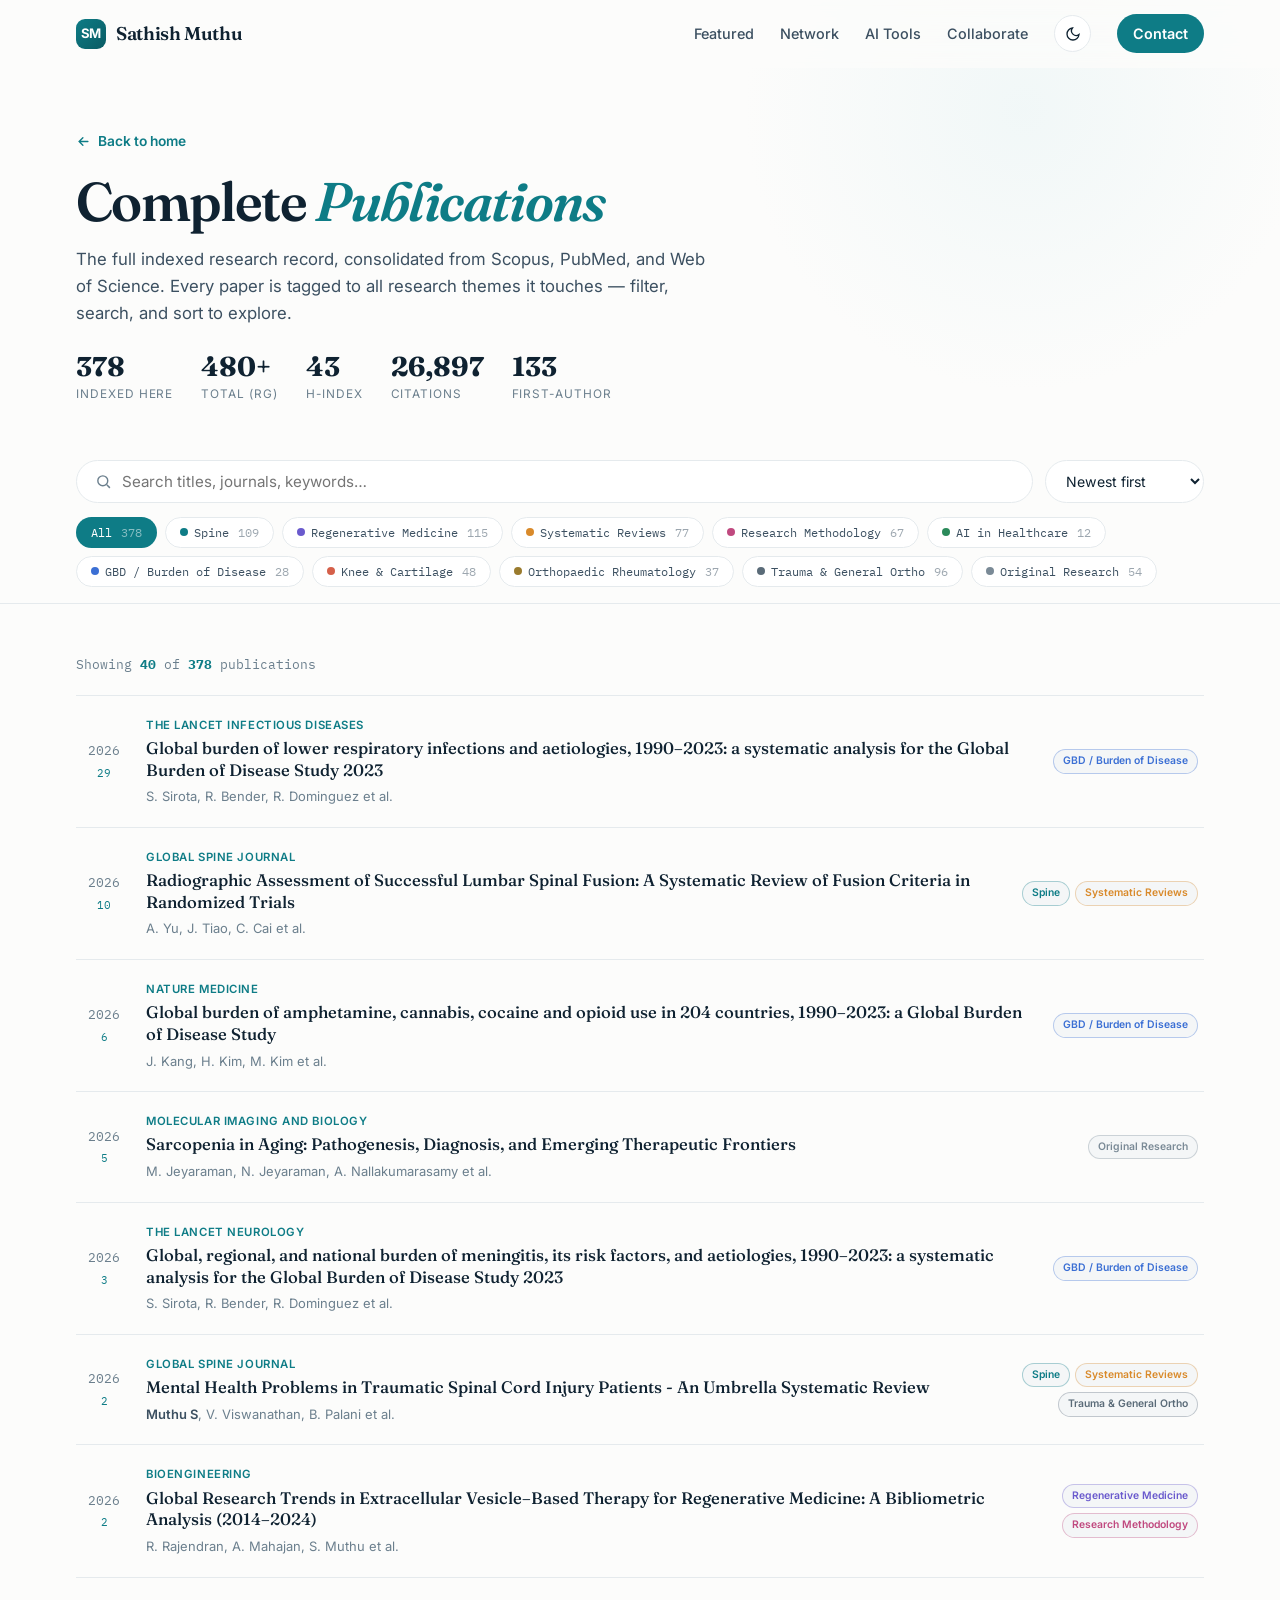
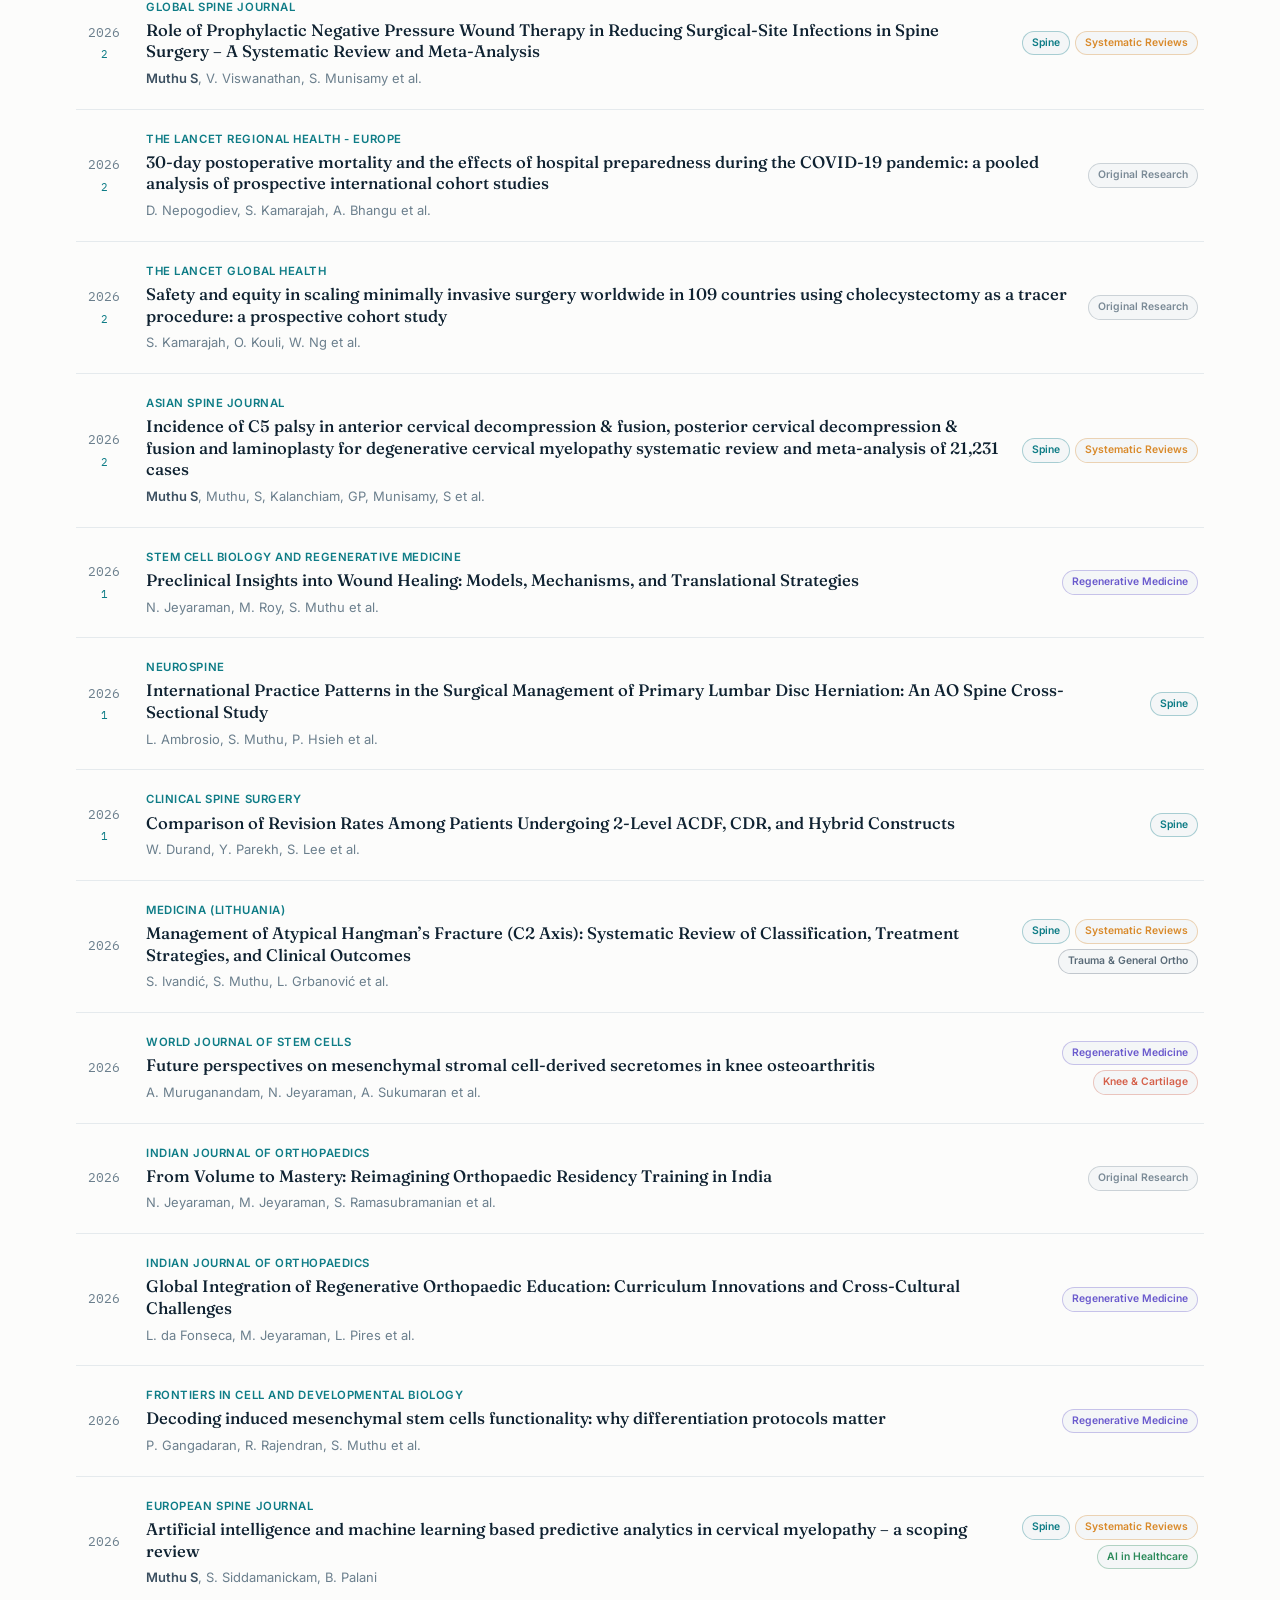
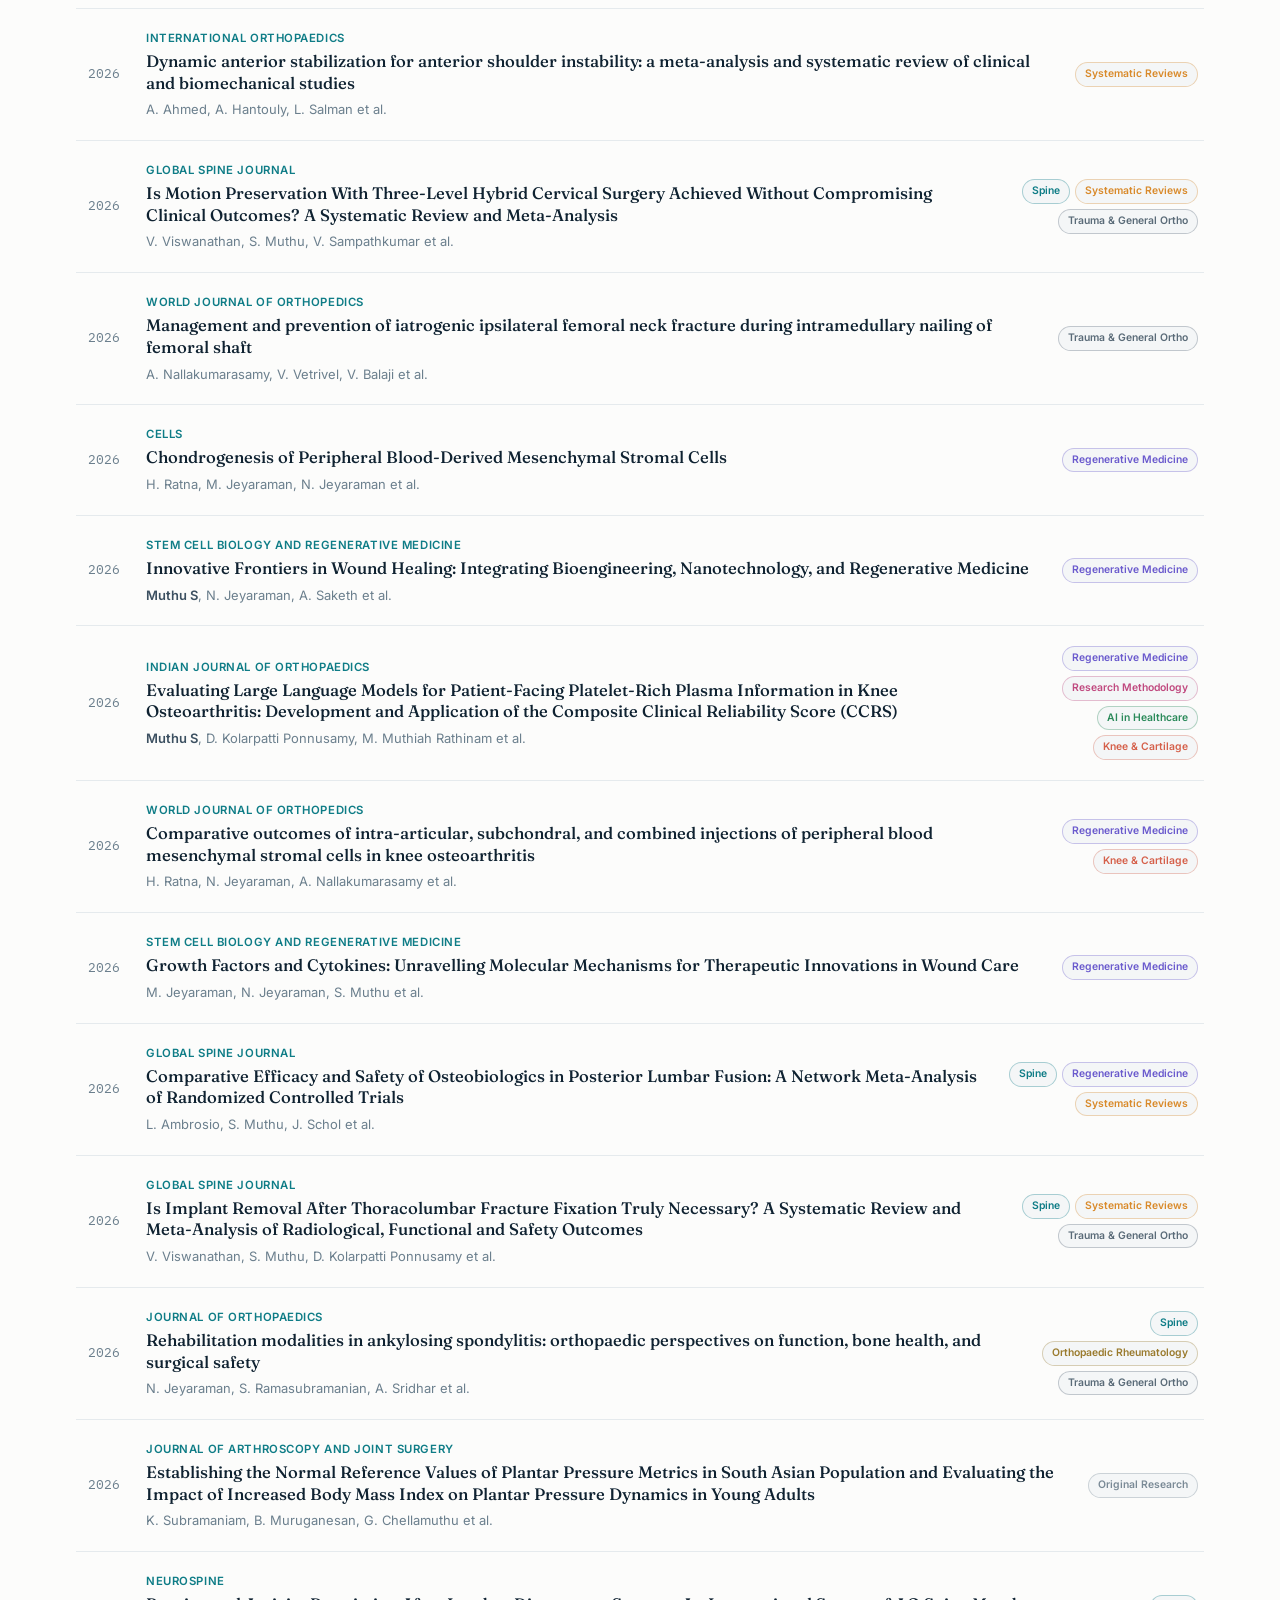
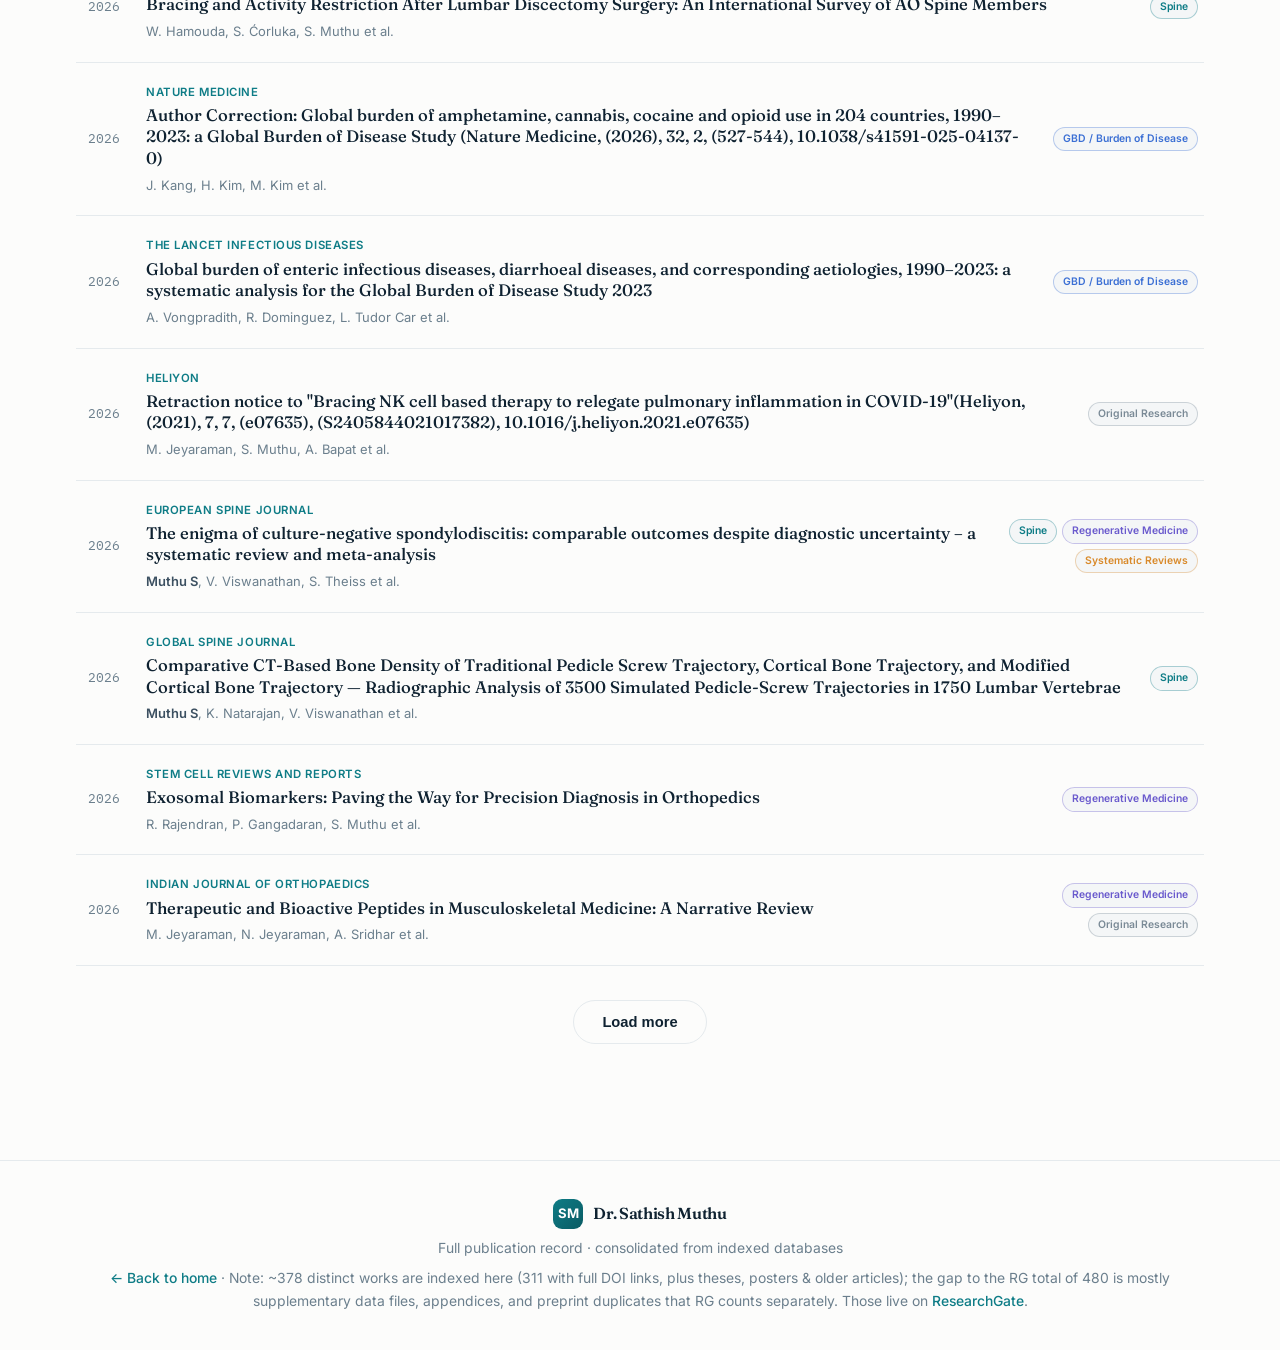
==== research.html @ cb6ef216 "Add files via upload" ====
<!DOCTYPE html>
<html lang="en">
<head>
<meta charset="UTF-8">
<meta name="viewport" content="width=device-width, initial-scale=1.0">
<title>Publications | Dr. Sathish Muthu</title>
<meta name="description" content="Complete indexed publication record of Dr. Sathish Muthu — 378 indexed works across spine, regenerative medicine, systematic reviews, AI, and global health. Filter by theme, search, and sort.">
<link rel="preconnect" href="https://fonts.googleapis.com">
<link rel="preconnect" href="https://fonts.gstatic.com" crossorigin>
<link href="https://fonts.googleapis.com/css2?family=Fraunces:opsz,wght@9..144,400;9..144,500;9..144,600;9..144,700&family=Inter:wght@400;500;600;700&family=IBM+Plex+Mono:wght@400;500&display=swap" rel="stylesheet">
<link rel="stylesheet" href="style.css">
<style>
header.rhero{padding:130px 0 40px;position:relative;overflow:hidden}
.rhero::before{content:"";position:absolute;top:-40%;right:-5%;width:50%;height:130%;background:radial-gradient(circle,var(--teal-wash),transparent 65%);opacity:.5;z-index:0}
.rhero .wrap{position:relative;z-index:1}
.back-link{display:inline-flex;align-items:center;gap:7px;font-size:.86rem;color:var(--teal);font-weight:600;margin-bottom:22px}
.back-link svg{width:15px;height:15px}
h1.rtitle{font-family:'Fraunces',serif;font-weight:600;font-size:clamp(2.2rem,5vw,3.4rem);letter-spacing:-.03em;line-height:1.03;margin-bottom:16px}
.rtitle .sn{font-style:italic;color:var(--teal)}
.rlede{font-size:1.05rem;color:var(--ink-soft);max-width:40rem}
.rstats{display:flex;gap:28px;flex-wrap:wrap;margin-top:26px}
.rstat .n{font-family:'Fraunces',serif;font-weight:700;font-size:1.7rem;color:var(--ink);line-height:1}
.rstat .l{font-size:.74rem;text-transform:uppercase;letter-spacing:.08em;color:var(--muted);margin-top:5px}

.controls{position:sticky;top:60px;z-index:50;background:color-mix(in srgb,var(--bg) 92%,transparent);
  backdrop-filter:blur(12px);border-bottom:1px solid var(--line);padding:16px 0}
.controls-inner{display:flex;flex-direction:column;gap:14px}
.search-row{display:flex;gap:12px;flex-wrap:wrap;align-items:center}
.search-box{flex:1;min-width:220px;display:flex;align-items:center;gap:10px;background:var(--surface);border:1px solid var(--line);
  border-radius:100px;padding:11px 18px;transition:border-color .2s}
.search-box:focus-within{border-color:var(--teal)}
.search-box svg{width:17px;height:17px;color:var(--muted);flex-shrink:0}
.search-box input{border:none;background:none;outline:none;font-family:inherit;font-size:.95rem;color:var(--ink);width:100%}
.sort-sel{border:1px solid var(--line);background:var(--surface);border-radius:100px;padding:11px 16px;font-family:inherit;font-size:.88rem;color:var(--ink);cursor:pointer}
.filter-bar{display:flex;flex-wrap:wrap;gap:8px}
.chip-btn{font-family:'IBM Plex Mono',monospace;font-size:.75rem;padding:7px 14px;border-radius:100px;border:1px solid var(--line);
  background:var(--surface);color:var(--ink-soft);cursor:pointer;transition:all .2s;white-space:nowrap;display:inline-flex;align-items:center;gap:6px}
.chip-btn .dot{width:8px;height:8px;border-radius:50%}
.chip-btn .ct{opacity:.5;margin-left:3px}
.chip-btn:hover{border-color:var(--teal)}
.chip-btn.active{color:#fff;border-color:transparent}

.pub-list{display:flex;flex-direction:column;border-top:1px solid var(--line)}
.pub{display:grid;grid-template-columns:auto 1fr auto;gap:20px;align-items:center;padding:20px 6px;border-bottom:1px solid var(--line);transition:background .18s,padding .18s}
.pub:hover{background:var(--teal-wash);padding-inline:14px}
.pub-year{font-family:'IBM Plex Mono',monospace;font-size:.8rem;color:var(--muted);white-space:nowrap;text-align:center;min-width:44px}
.pub-year .cite{display:block;font-size:.66rem;color:var(--teal);margin-top:3px}
.pub-main .pj{font-size:.71rem;text-transform:uppercase;letter-spacing:.05em;color:var(--teal);font-weight:600;margin-bottom:4px}
.pub-main .pt{font-family:'Fraunces',serif;font-size:1.04rem;font-weight:500;line-height:1.3;color:var(--ink);margin-bottom:5px}
.pub-main .pa{font-size:.81rem;color:var(--muted)}
.pub-main .pa .lead{color:var(--ink-soft);font-weight:600}
.pub-tags{display:flex;flex-wrap:wrap;gap:5px;justify-content:flex-end;max-width:190px}
.mini-tag{font-size:.65rem;font-weight:600;padding:3px 9px;border-radius:100px;background:var(--bg-2);border:1px solid var(--line);white-space:nowrap}
@media(max-width:780px){.pub{grid-template-columns:auto 1fr;gap:13px}.pub:hover{padding-inline:6px}.pub-tags{display:none}}
.count-line{font-family:'IBM Plex Mono',monospace;font-size:.82rem;color:var(--muted);margin:20px 0}
.count-line b{color:var(--teal)}
.no-res{text-align:center;padding:60px 20px;color:var(--muted)}
.load-more{display:block;margin:34px auto;padding:13px 28px}
</style>
</head>
<body>
<nav id="nav">
  <div class="nav-inner">
    <a href="index.html" class="brand"><span class="mark">SM</span> Sathish Muthu</a>
    <div class="nav-links" id="navLinks">
      <a href="index.html#research" class="plain">Featured</a>
      <a href="index.html#network" class="plain">Network</a>
      <a href="index.html#agents" class="plain">AI Tools</a>
      <a href="index.html#collaborate" class="plain">Collaborate</a>
      <button class="theme-btn" id="themeBtn" aria-label="Toggle theme">
        <svg id="themeIcon" viewBox="0 0 24 24" fill="none" stroke="currentColor" stroke-width="2" stroke-linecap="round"><circle cx="12" cy="12" r="4"/><path d="M12 2v2M12 20v2M4.9 4.9l1.4 1.4M17.7 17.7l1.4 1.4M2 12h2M20 12h2M6.3 17.7l-1.4 1.4M19.1 4.9l-1.4 1.4"/></svg>
      </button>
      <a href="index.html#contact" class="nav-cta">Contact</a>
    </div>
    <button class="menu-toggle" id="menuToggle" aria-label="Menu"><svg viewBox="0 0 24 24" fill="none" stroke="currentColor" stroke-width="2" stroke-linecap="round"><path d="M4 7h16M4 12h16M4 17h16"/></svg></button>
  </div>
</nav>

<header class="rhero">
  <div class="wrap">
    <a href="index.html" class="back-link"><svg viewBox="0 0 24 24" fill="none" stroke="currentColor" stroke-width="2.2" stroke-linecap="round"><path d="M19 12H5M11 6l-6 6 6 6"/></svg> Back to home</a>
    <h1 class="rtitle">Complete <span class="sn">Publications</span></h1>
    <p class="rlede">The full indexed research record, consolidated from Scopus, PubMed, and Web of Science. Every paper is tagged to all research themes it touches — filter, search, and sort to explore.</p>
    <div class="rstats">
      <div class="rstat"><div class="n" id="stTotal">378</div><div class="l">Indexed here</div></div>
      <div class="rstat"><div class="n">480+</div><div class="l">Total (RG)</div></div>
      <div class="rstat"><div class="n">43</div><div class="l">h-index</div></div>
      <div class="rstat"><div class="n">26,897</div><div class="l">Citations</div></div>
      <div class="rstat"><div class="n" id="stFirst">130</div><div class="l">First-author</div></div>
    </div>
  </div>
</header>

<div class="controls">
  <div class="wrap controls-inner">
    <div class="search-row">
      <div class="search-box">
        <svg viewBox="0 0 24 24" fill="none" stroke="currentColor" stroke-width="2"><circle cx="11" cy="11" r="7"/><path d="m21 21-4.3-4.3"/></svg>
        <input id="searchInput" type="text" placeholder="Search titles, journals, keywords…" aria-label="Search publications">
      </div>
      <select class="sort-sel" id="sortSel" aria-label="Sort by">
        <option value="year">Newest first</option>
        <option value="cited">Most cited</option>
        <option value="first">First-author first</option>
      </select>
    </div>
    <div class="filter-bar" id="themeFilter"></div>
  </div>
</div>

<section style="padding-top:30px">
  <div class="wrap">
    <div class="count-line" id="countLine"></div>
    <div class="pub-list" id="pubList"></div>
    <button class="btn btn-ghost load-more" id="loadMore" style="display:none">Load more</button>
  </div>
</section>

<footer>
  <div class="wrap">
    <div class="brand"><span class="mark">SM</span> Dr. Sathish Muthu</div>
    <div>Full publication record · consolidated from indexed databases</div>
    <div style="margin-top:8px"><a href="index.html">← Back to home</a> · Note: ~378 distinct works are indexed here (311 with full DOI links, plus theses, posters & older articles); the gap to the RG total of 480 is mostly supplementary data files, appendices, and preprint duplicates that RG counts separately. Those live on <a href="https://www.researchgate.net/profile/Sathish-Muthu" target="_blank" rel="noopener">ResearchGate</a>.</div>
  </div>
</footer>

<script src="data.js"></script>
<script>
(function(){
  const D=window.SM_DATA||{pubs:[]};
  const THEME_COLORS={"Spine":"#0e7c86","Regenerative Medicine":"#6a5acd","Systematic Reviews":"#d98a2b","Research Methodology":"#c0497f","AI in Healthcare":"#2b8a5a","GBD / Burden of Disease":"#3b6fd4","Knee & Cartilage":"#d5604a","Orthopaedic Rheumatology":"#9a7b2e","Trauma & General Ortho":"#5a6b78","Original Research":"#7a8a96"};
  const tc=t=>THEME_COLORS[t]||"#7a8a96";
  document.getElementById('yr');
  // nav + theme
  const nav=document.getElementById('nav');addEventListener('scroll',()=>nav.classList.toggle('scrolled',scrollY>20));
  const tgl=document.getElementById('menuToggle'),lk=document.getElementById('navLinks');
  tgl.addEventListener('click',()=>lk.classList.toggle('open'));
  const root=document.documentElement,tb=document.getElementById('themeBtn');
  const sun='<svg viewBox="0 0 24 24" fill="none" stroke="currentColor" stroke-width="2" stroke-linecap="round"><circle cx="12" cy="12" r="4"/><path d="M12 2v2M12 20v2M4.9 4.9l1.4 1.4M17.7 17.7l1.4 1.4M2 12h2M20 12h2M6.3 17.7l-1.4 1.4M19.1 4.9l-1.4 1.4"/></svg>';
  const moon='<svg viewBox="0 0 24 24" fill="none" stroke="currentColor" stroke-width="2" stroke-linecap="round"><path d="M21 12.8A9 9 0 1 1 11.2 3a7 7 0 0 0 9.8 9.8z"/></svg>';
  function setTheme(t){root.setAttribute('data-theme',t);const i=document.getElementById('themeIcon');if(i)i.outerHTML=(t==='dark'?sun:moon).replace('<svg','<svg id="themeIcon"');}
  setTheme(matchMedia('(prefers-color-scheme: dark)').matches?'dark':'light');
  tb.addEventListener('click',()=>setTheme(root.getAttribute('data-theme')==='dark'?'light':'dark'));

  const pubs=D.pubs||[];
  document.getElementById('stTotal').textContent=pubs.length;
  document.getElementById('stFirst').textContent=pubs.filter(p=>p.f).length;

  // theme counts
  const counts={};pubs.forEach(p=>(p.m||[]).forEach(t=>counts[t]=(counts[t]||0)+1));
  const order=["Spine","Regenerative Medicine","Systematic Reviews","Research Methodology","AI in Healthcare","GBD / Burden of Disease","Knee & Cartilage","Orthopaedic Rheumatology","Trauma & General Ortho","Original Research"];
  const themes=order.filter(t=>counts[t]);

  let activeTheme="All", query="", sort="year", limit=40;
  const fbar=document.getElementById('themeFilter');
  fbar.innerHTML=`<button class="chip-btn active" data-t="All" style="background:var(--teal)">All <span class="ct">${pubs.length}</span></button>`+
    themes.map(t=>`<button class="chip-btn" data-t="${t}"><span class="dot" style="background:${tc(t)}"></span>${t} <span class="ct">${counts[t]}</span></button>`).join('');
  fbar.querySelectorAll('.chip-btn').forEach(b=>b.addEventListener('click',()=>{
    activeTheme=b.dataset.t;limit=40;
    fbar.querySelectorAll('.chip-btn').forEach(x=>{x.classList.remove('active');x.style.background='';x.style.color='';});
    b.classList.add('active');b.style.background=b.dataset.t==='All'?'var(--teal)':tc(b.dataset.t);b.style.color='#fff';
    render();
  }));

  document.getElementById('searchInput').addEventListener('input',e=>{query=e.target.value.toLowerCase().trim();limit=40;render();});
  document.getElementById('sortSel').addEventListener('change',e=>{sort=e.target.value;render();});
  document.getElementById('loadMore').addEventListener('click',()=>{limit+=40;render();});

  function pubRow(p){
    const tags=(p.m||[]).map(t=>`<span class="mini-tag" style="border-color:${tc(t)}55;color:${tc(t)}">${t}</span>`).join('');
    const auth=p.a?`<div class="pa">${p.f?'<span class="lead">Muthu S</span>, ':''}${p.a.replace(/^S\.?\s*Muthu,?\s*/,'')}</div>`:'';
    return `<a class="pub" href="${p.d}" target="_blank" rel="noopener">
      <div class="pub-year">${p.y}${p.c?`<span class="cite">${p.c}</span>`:''}</div>
      <div class="pub-main"><div class="pj">${p.s||'—'}</div><div class="pt">${p.t}</div>${auth}</div>
      <div class="pub-tags">${tags}</div></a>`;
  }
  function render(){
    let list=pubs.filter(p=>{
      if(activeTheme!=="All"&&!(p.m||[]).includes(activeTheme))return false;
      if(query){const hay=(p.t+' '+p.s+' '+(p.a||'')).toLowerCase();if(!hay.includes(query))return false;}
      return true;
    });
    if(sort==="year")list.sort((a,b)=>b.y-a.y||b.c-a.c);
    else if(sort==="cited")list.sort((a,b)=>b.c-a.c);
    else if(sort==="first")list.sort((a,b)=>(b.f-a.f)||(b.y-a.y));
    const total=list.length;const shown=list.slice(0,limit);
    document.getElementById('countLine').innerHTML=`Showing <b>${shown.length}</b> of <b>${total}</b> publications${activeTheme!=="All"?` in ${activeTheme}`:''}${query?` matching "${query}"`:''}`;
    const pl=document.getElementById('pubList');
    pl.innerHTML=total?shown.map(pubRow).join(''):`<div class="no-res">No publications match your filters. Try clearing the search or theme.</div>`;
    document.getElementById('loadMore').style.display=total>limit?'block':'none';
  }
  render();
})();
</script>
</body>
</html>
---- style.css ----
/* ===== Dr. Sathish Muthu — shared styles (light clinical theme) ===== */
:root{
  --bg:#fcfcfb;
  --bg-2:#f4f6f7;
  --surface:#ffffff;
  --ink:#0f2231;
  --ink-soft:#3c5061;
  --muted:#6b7f8d;
  --line:#e6eb0;
  --line:#e5eaed;
  --teal:#0e7c86;
  --teal-deep:#0a5b63;
  --teal-wash:#e6f3f4;
  --amber:#d98a2b;
  --coral:#d5604a;
  --violet:#6a5acd;
  --shadow-sm:0 1px 2px rgba(15,34,49,.04),0 4px 14px rgba(15,34,49,.05);
  --shadow:0 4px 22px rgba(15,34,49,.08);
  --shadow-lg:0 18px 50px rgba(15,34,49,.13);
  --radius:16px;
  --maxw:1180px;
}
html[data-theme="dark"]{
  --bg:#0c1418;
  --bg-2:#111d23;
  --surface:#14232a;
  --ink:#eaf2f3;
  --ink-soft:#b4c6cd;
  --muted:#7f95a0;
  --line:#22343c;
  --teal:#39b3bd;
  --teal-deep:#39b3bd;
  --teal-wash:#12333a;
  --amber:#e8a350;
  --shadow-sm:0 1px 2px rgba(0,0,0,.3),0 4px 14px rgba(0,0,0,.35);
  --shadow:0 4px 22px rgba(0,0,0,.4);
  --shadow-lg:0 18px 50px rgba(0,0,0,.55);
}
*{box-sizing:border-box;margin:0;padding:0}
html{scroll-behavior:smooth;-webkit-text-size-adjust:100%}
body{
  font-family:'Inter',system-ui,-apple-system,sans-serif;
  background:var(--bg);color:var(--ink);line-height:1.6;overflow-x:hidden;
  transition:background .4s,color .4s;
}
.wrap{max-width:var(--maxw);margin:0 auto;padding:0 26px}
a{color:inherit;text-decoration:none}
.mono{font-family:'IBM Plex Mono',monospace}
::selection{background:var(--teal);color:#fff}
img{max-width:100%}

/* nav */
nav{position:fixed;inset:0 0 auto 0;z-index:100;backdrop-filter:saturate(150%) blur(14px);
  background:color-mix(in srgb,var(--bg) 84%,transparent);border-bottom:1px solid transparent;transition:border-color .3s}
nav.scrolled{border-bottom-color:var(--line)}
.nav-inner{max-width:var(--maxw);margin:0 auto;padding:14px 26px;display:flex;align-items:center;justify-content:space-between}
.brand{font-family:'Fraunces',serif;font-weight:600;font-size:1.16rem;letter-spacing:-.02em;display:flex;align-items:center;gap:10px}
.brand .mark{width:30px;height:30px;border-radius:9px;background:linear-gradient(135deg,var(--teal),var(--teal-deep));color:#fff;
  display:grid;place-items:center;font-size:.82rem;font-weight:700;font-family:'Inter',sans-serif}
.nav-links{display:flex;align-items:center;gap:26px}
.nav-links a{font-size:.9rem;font-weight:500;color:var(--ink-soft);transition:color .2s;position:relative}
.nav-links a.plain::after{content:"";position:absolute;left:0;bottom:-5px;width:0;height:2px;background:var(--teal);transition:width .25s}
.nav-links a.plain:hover::after{width:100%}
.nav-links a:hover{color:var(--ink)}
.nav-cta{padding:8px 16px;border-radius:100px;background:var(--teal);color:#fff!important;font-weight:600!important;transition:transform .2s,box-shadow .2s}
.nav-cta:hover{transform:translateY(-1px);box-shadow:var(--shadow)}
.theme-btn{width:37px;height:37px;border-radius:50%;border:1px solid var(--line);background:var(--surface);
  display:grid;place-items:center;cursor:pointer;color:var(--ink);transition:transform .3s,border-color .2s}
.theme-btn:hover{transform:rotate(20deg);border-color:var(--teal)}
.theme-btn svg{width:16px;height:16px}
.menu-toggle{display:none;background:none;border:none;cursor:pointer;color:var(--ink);width:32px;height:32px}
@media(max-width:900px){
  .nav-links{position:fixed;inset:0 -100% 0 auto;height:100vh;width:min(80vw,320px);flex-direction:column;
    align-items:flex-start;justify-content:center;gap:24px;background:var(--bg-2);padding:40px;transition:right .35s cubic-bezier(.16,1,.3,1);box-shadow:var(--shadow-lg)}
  .nav-links.open{right:0}
  .nav-links a{font-size:1.12rem}
  .menu-toggle{display:grid;place-items:center}
  .theme-btn{position:absolute;top:16px;right:70px}
}

/* section scaffolding */
section{padding:82px 0;position:relative}
.sec-head{margin-bottom:44px;max-width:46rem}
.sec-kicker{font-family:'IBM Plex Mono',monospace;font-size:.75rem;letter-spacing:.2em;text-transform:uppercase;
  color:var(--teal);margin-bottom:13px;display:flex;align-items:center;gap:11px}
.sec-kicker::before{content:"";width:26px;height:1.5px;background:var(--teal)}
h2.sec-title{font-family:'Fraunces',serif;font-weight:600;font-size:clamp(1.9rem,4.2vw,2.9rem);letter-spacing:-.02em;line-height:1.06;margin-bottom:14px}
.sec-sub{font-size:1.03rem;color:var(--ink-soft)}
.alt{background:var(--bg-2);border-top:1px solid var(--line);border-bottom:1px solid var(--line)}

.btn{display:inline-flex;align-items:center;gap:9px;padding:12px 22px;border-radius:100px;font-weight:600;font-size:.92rem;
  transition:transform .2s,box-shadow .2s,background .2s,border-color .2s;cursor:pointer;border:none}
.btn-primary{background:var(--teal);color:#fff}
.btn-primary:hover{transform:translateY(-2px);box-shadow:var(--shadow)}
.btn-ghost{background:transparent;color:var(--ink);border:1px solid var(--line)}
.btn-ghost:hover{border-color:var(--teal);color:var(--teal)}
.btn svg{width:15px;height:15px}

/* reveal */
.reveal{opacity:0;transform:translateY(22px);transition:opacity .7s cubic-bezier(.16,1,.3,1),transform .7s cubic-bezier(.16,1,.3,1)}
.reveal.in{opacity:1;transform:none}
@media(prefers-reduced-motion:reduce){.reveal{opacity:1;transform:none;transition:none}html{scroll-behavior:auto}*{transition:none!important;animation:none!important}}
:focus-visible{outline:2.5px solid var(--teal);outline-offset:3px;border-radius:4px}

/* footer */
footer{border-top:1px solid var(--line);padding:38px 0;text-align:center;color:var(--muted);font-size:.87rem}
footer .brand{justify-content:center;font-size:1rem;margin-bottom:8px;color:var(--ink)}
footer a{color:var(--teal);font-weight:500}
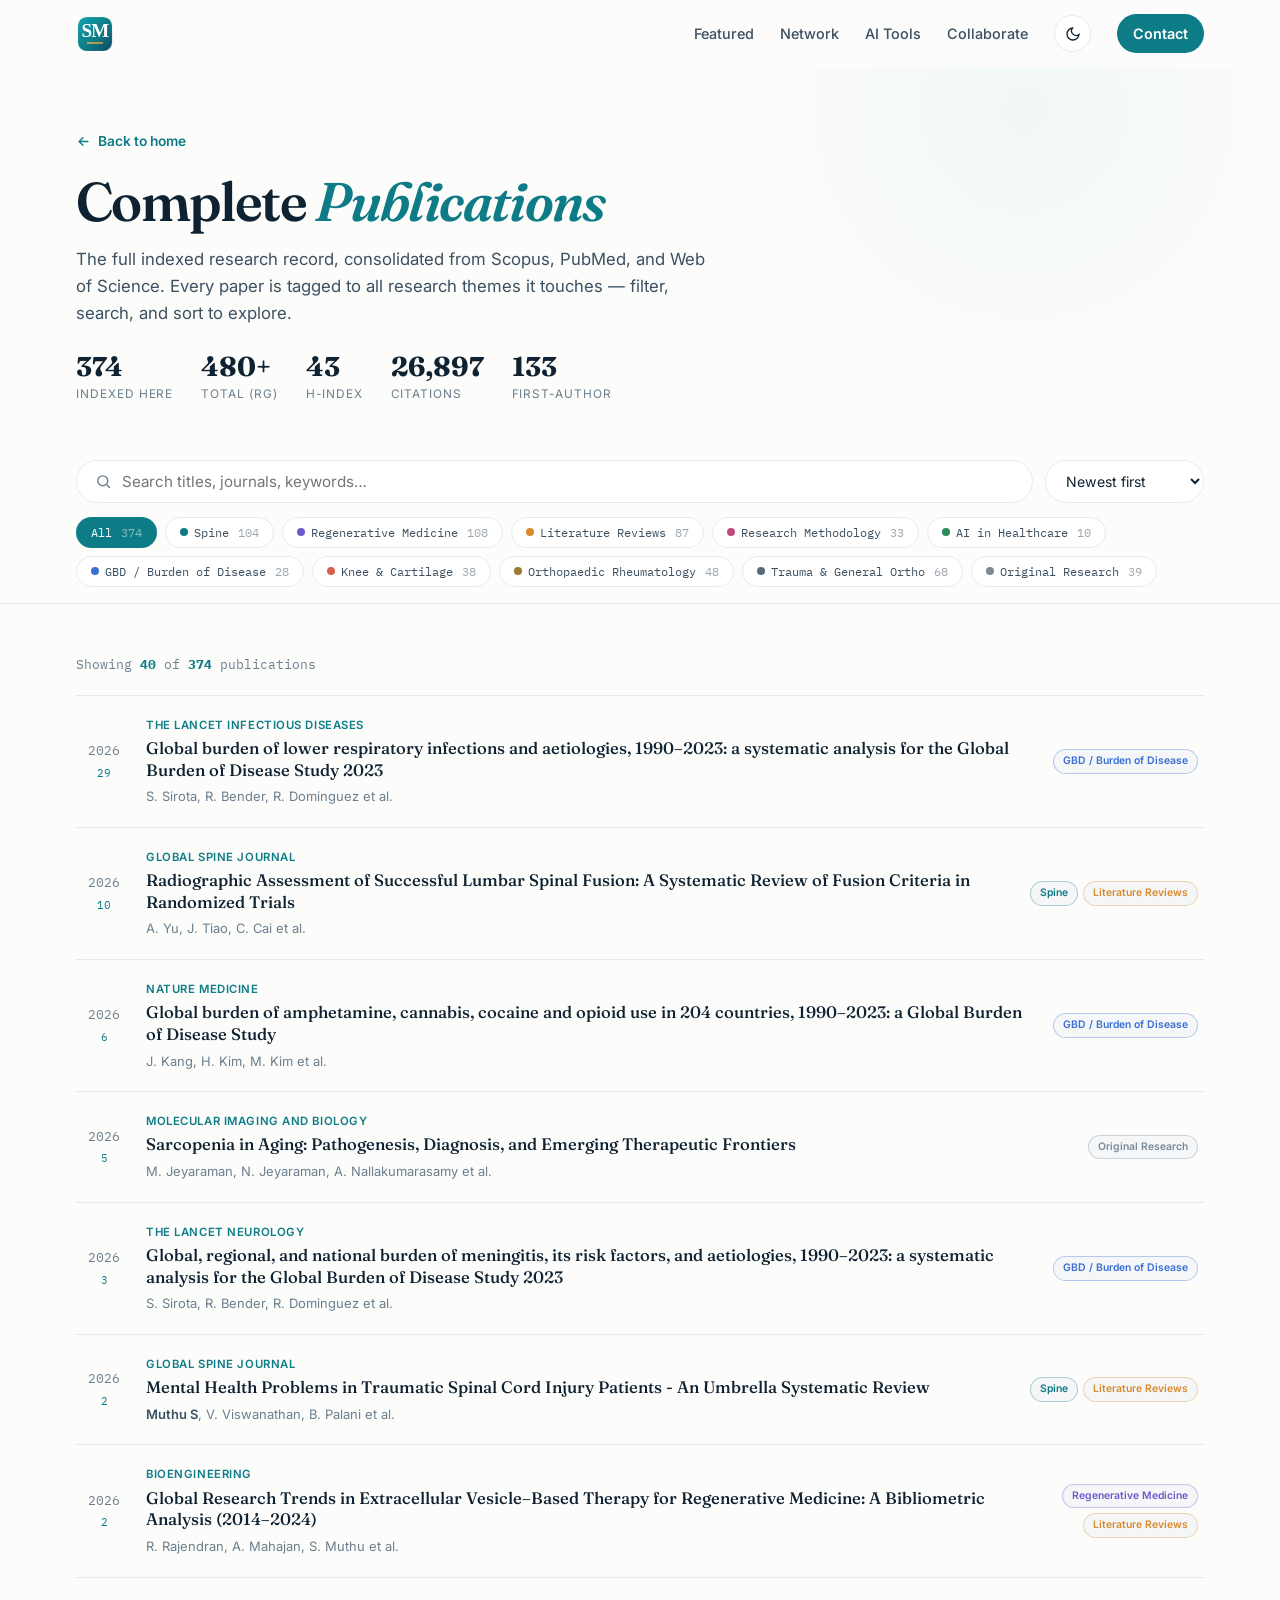
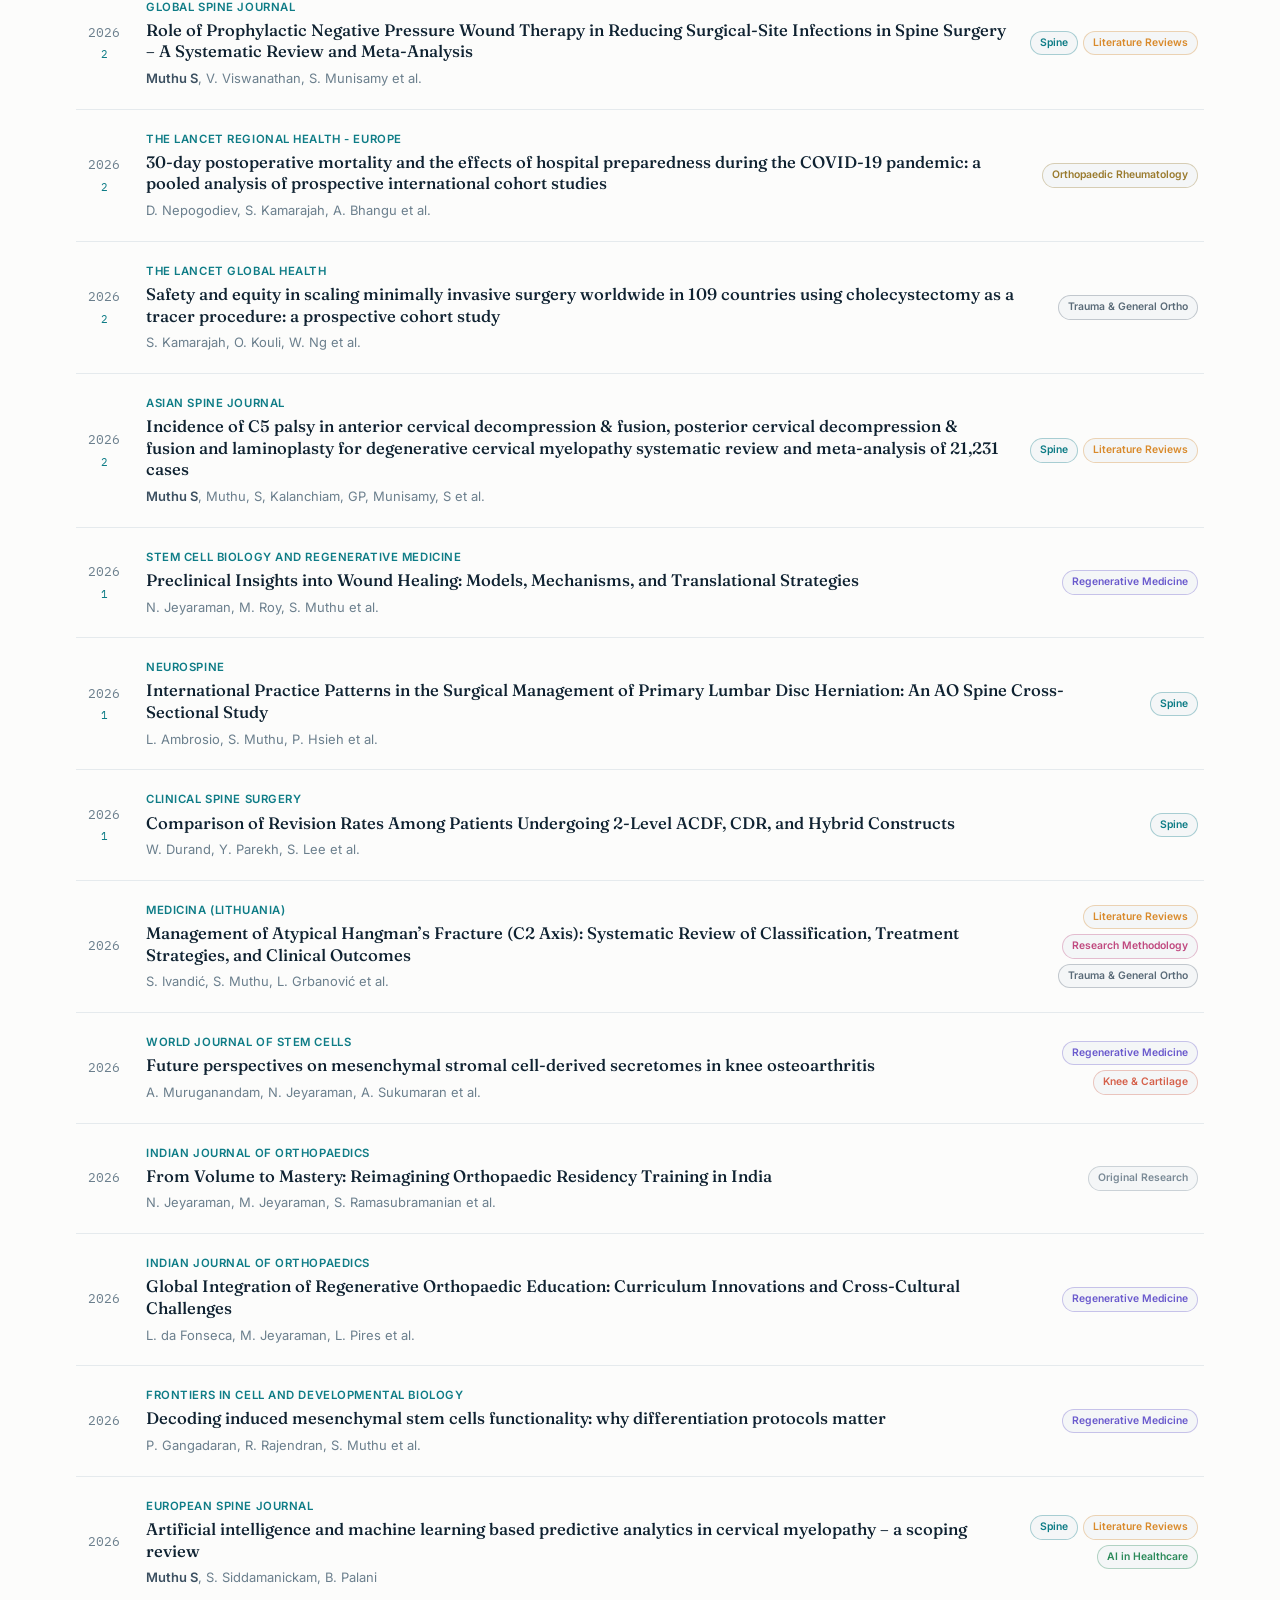
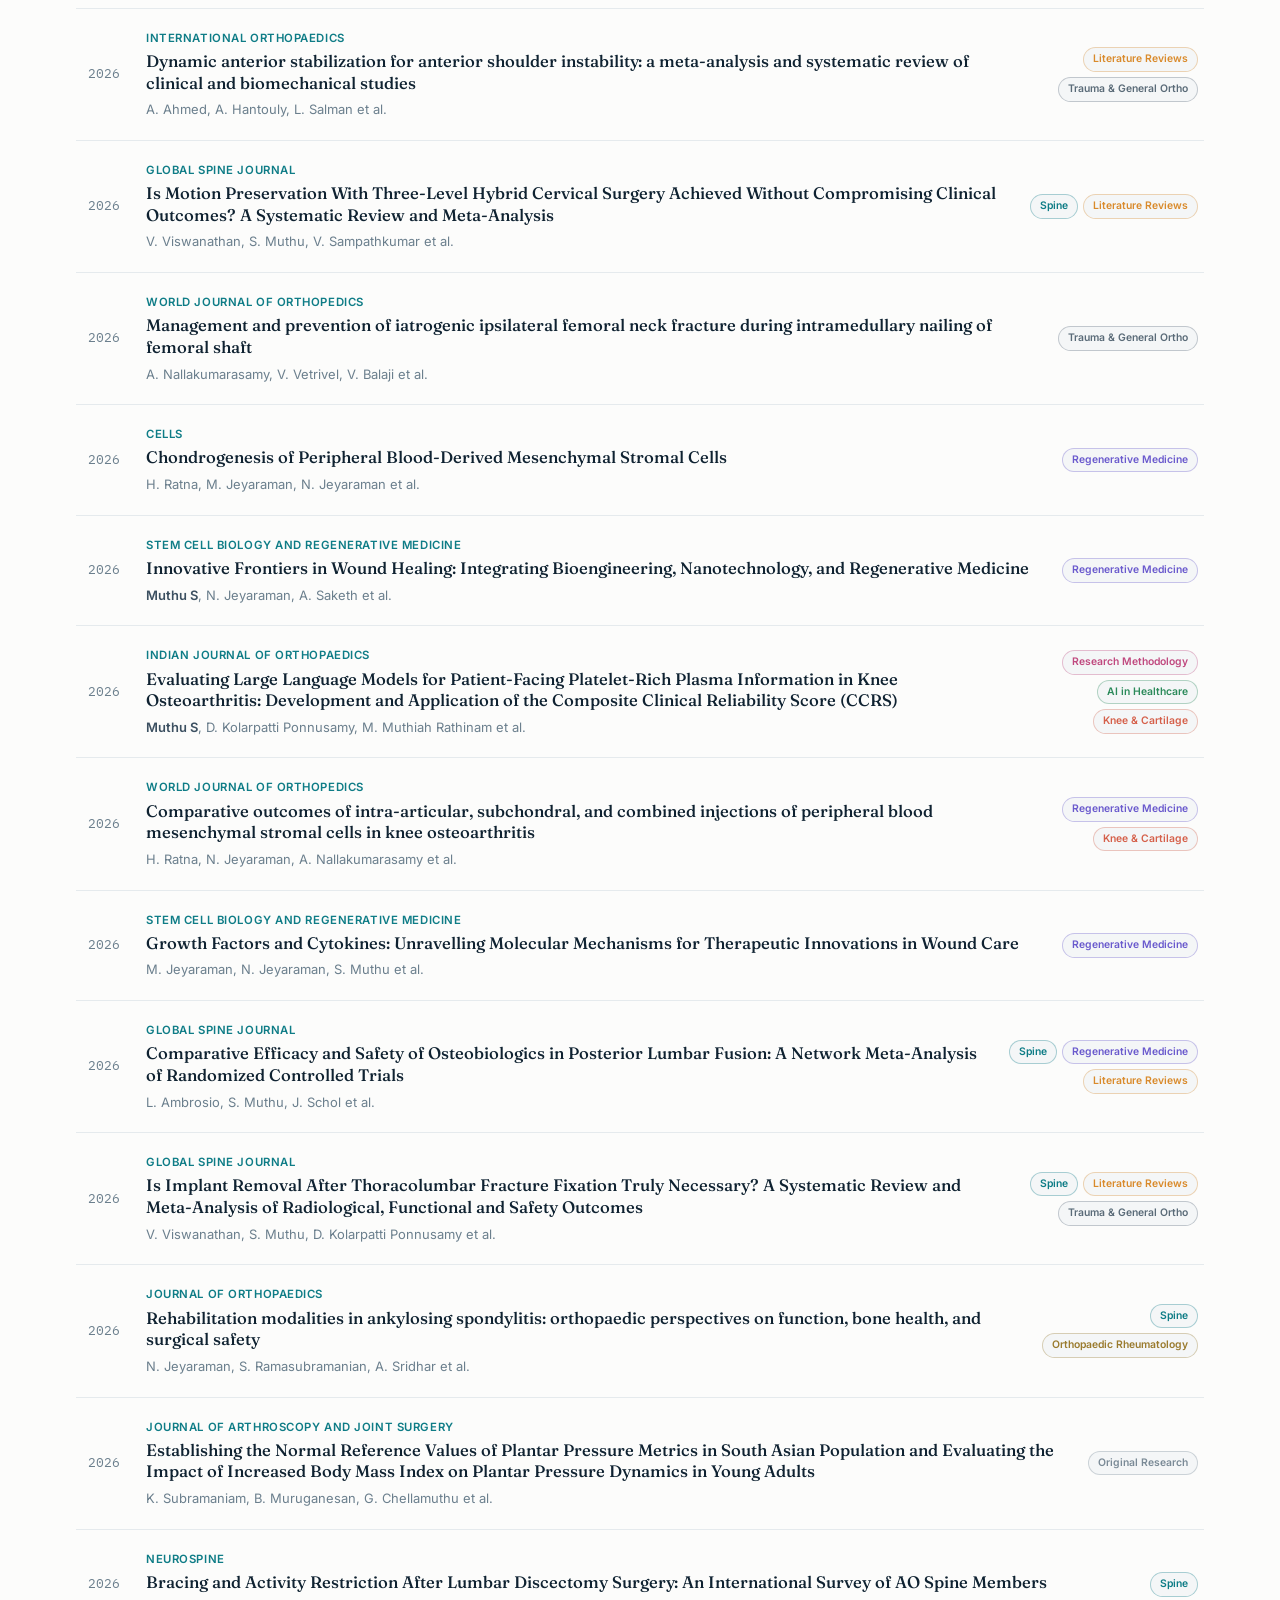
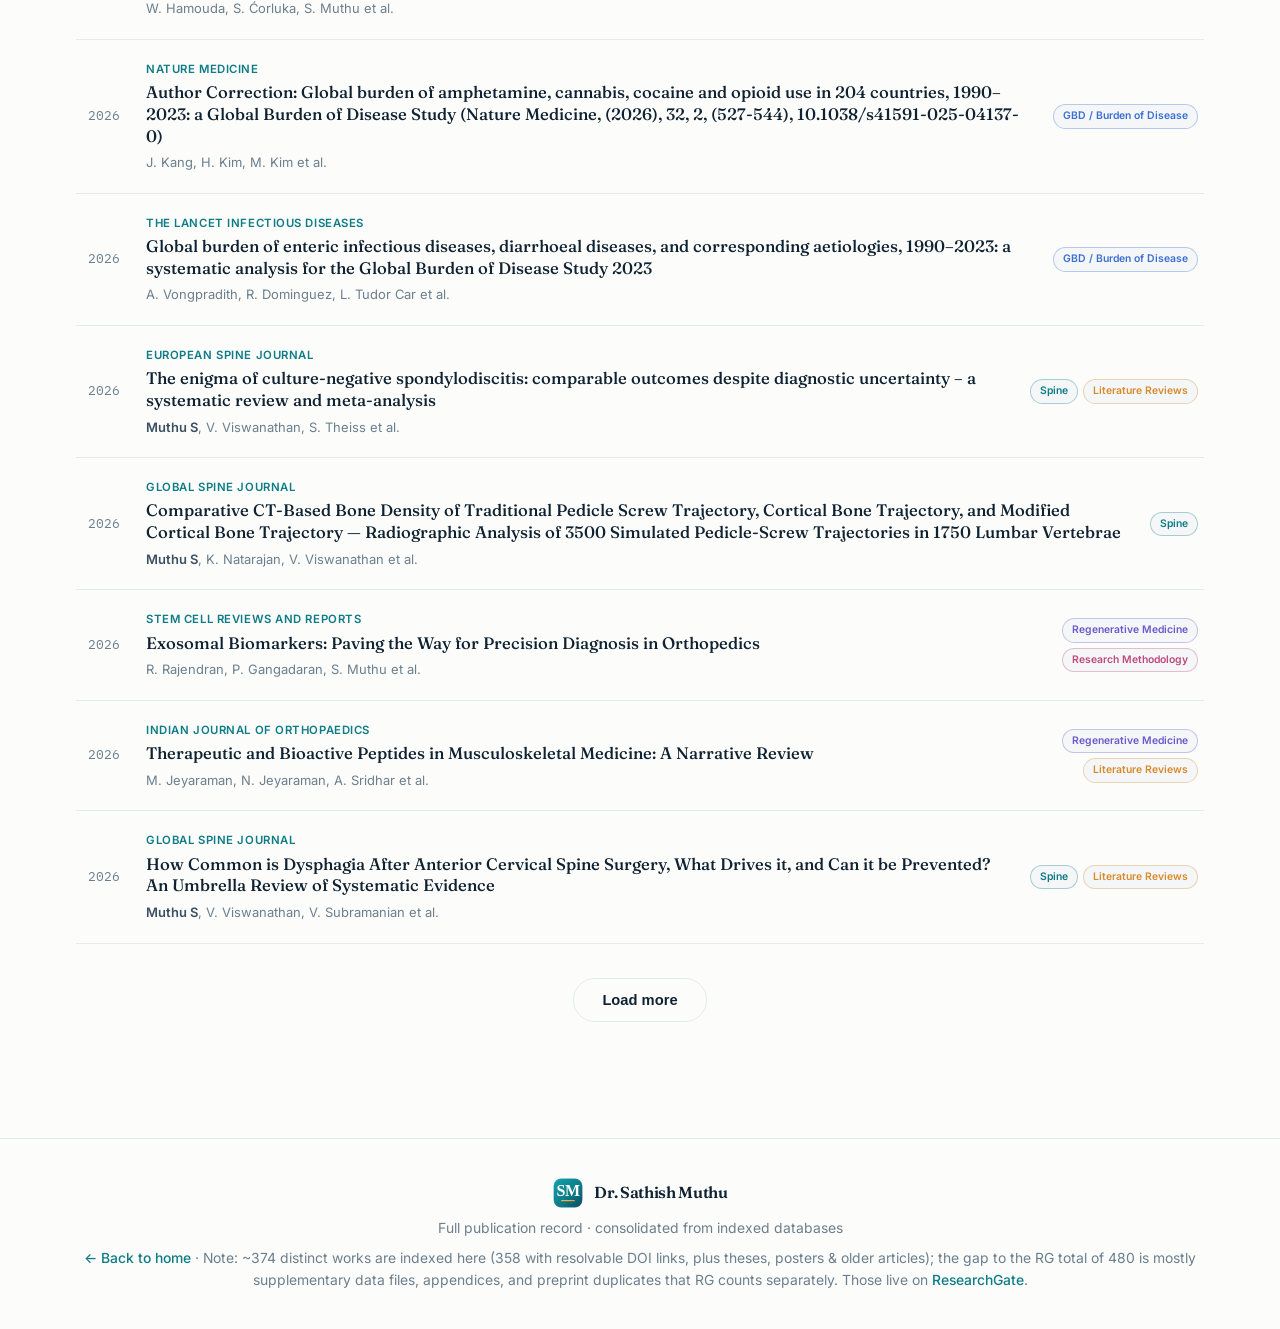
==== commit e9afc453: "Add files via upload" ====
--- a/research.html
+++ b/research.html
@@ -4,7 +4,7 @@
 <meta charset="UTF-8">
 <meta name="viewport" content="width=device-width, initial-scale=1.0">
 <title>Publications | Dr. Sathish Muthu</title>
-<meta name="description" content="Complete indexed publication record of Dr. Sathish Muthu — 378 indexed works across spine, regenerative medicine, systematic reviews, AI, and global health. Filter by theme, search, and sort.">
+<meta name="description" content="Complete indexed publication record of Dr. Sathish Muthu — 374 indexed works across spine, regenerative medicine, literature reviews, AI, and global health. Filter by theme, search, and sort.">
 <link rel="preconnect" href="https://fonts.googleapis.com">
 <link rel="preconnect" href="https://fonts.gstatic.com" crossorigin>
 <link href="https://fonts.googleapis.com/css2?family=Fraunces:opsz,wght@9..144,400;9..144,500;9..144,600;9..144,700&family=Inter:wght@400;500;600;700&family=IBM+Plex+Mono:wght@400;500&display=swap" rel="stylesheet">
@@ -61,7 +61,7 @@
 <body>
 <nav id="nav">
   <div class="nav-inner">
-    <a href="index.html" class="brand"><span class="mark">SM</span> Sathish Muthu</a>
+    <a href="index.html" class="brand"><img src="public/logo.svg" class="logo-mark" alt="Sathish Muthu"></a>
     <div class="nav-links" id="navLinks">
       <a href="index.html#research" class="plain">Featured</a>
       <a href="index.html#network" class="plain">Network</a>
@@ -82,7 +82,7 @@
     <h1 class="rtitle">Complete <span class="sn">Publications</span></h1>
     <p class="rlede">The full indexed research record, consolidated from Scopus, PubMed, and Web of Science. Every paper is tagged to all research themes it touches — filter, search, and sort to explore.</p>
     <div class="rstats">
-      <div class="rstat"><div class="n" id="stTotal">378</div><div class="l">Indexed here</div></div>
+      <div class="rstat"><div class="n" id="stTotal">374</div><div class="l">Indexed here</div></div>
       <div class="rstat"><div class="n">480+</div><div class="l">Total (RG)</div></div>
       <div class="rstat"><div class="n">43</div><div class="l">h-index</div></div>
       <div class="rstat"><div class="n">26,897</div><div class="l">Citations</div></div>
@@ -118,9 +118,9 @@
 
 <footer>
   <div class="wrap">
-    <div class="brand"><span class="mark">SM</span> Dr. Sathish Muthu</div>
+    <div class="brand"><img src="public/logo.svg" class="logo-mark" alt=""> Dr. Sathish Muthu</div>
     <div>Full publication record · consolidated from indexed databases</div>
-    <div style="margin-top:8px"><a href="index.html">← Back to home</a> · Note: ~378 distinct works are indexed here (311 with full DOI links, plus theses, posters & older articles); the gap to the RG total of 480 is mostly supplementary data files, appendices, and preprint duplicates that RG counts separately. Those live on <a href="https://www.researchgate.net/profile/Sathish-Muthu" target="_blank" rel="noopener">ResearchGate</a>.</div>
+    <div style="margin-top:8px"><a href="index.html">← Back to home</a> · Note: ~374 distinct works are indexed here (358 with resolvable DOI links, plus theses, posters & older articles); the gap to the RG total of 480 is mostly supplementary data files, appendices, and preprint duplicates that RG counts separately. Those live on <a href="https://www.researchgate.net/profile/Sathish-Muthu" target="_blank" rel="noopener">ResearchGate</a>.</div>
   </div>
 </footer>
 
@@ -128,7 +128,7 @@
 <script>
 (function(){
   const D=window.SM_DATA||{pubs:[]};
-  const THEME_COLORS={"Spine":"#0e7c86","Regenerative Medicine":"#6a5acd","Systematic Reviews":"#d98a2b","Research Methodology":"#c0497f","AI in Healthcare":"#2b8a5a","GBD / Burden of Disease":"#3b6fd4","Knee & Cartilage":"#d5604a","Orthopaedic Rheumatology":"#9a7b2e","Trauma & General Ortho":"#5a6b78","Original Research":"#7a8a96"};
+  const THEME_COLORS={"Spine":"#0e7c86","Regenerative Medicine":"#6a5acd","Literature Reviews":"#d98a2b","Research Methodology":"#c0497f","AI in Healthcare":"#2b8a5a","GBD / Burden of Disease":"#3b6fd4","Knee & Cartilage":"#d5604a","Orthopaedic Rheumatology":"#9a7b2e","Trauma & General Ortho":"#5a6b78","Original Research":"#7a8a96"};
   const tc=t=>THEME_COLORS[t]||"#7a8a96";
   document.getElementById('yr');
   // nav + theme
@@ -148,7 +148,7 @@
 
   // theme counts
   const counts={};pubs.forEach(p=>(p.m||[]).forEach(t=>counts[t]=(counts[t]||0)+1));
-  const order=["Spine","Regenerative Medicine","Systematic Reviews","Research Methodology","AI in Healthcare","GBD / Burden of Disease","Knee & Cartilage","Orthopaedic Rheumatology","Trauma & General Ortho","Original Research"];
+  const order=["Spine","Regenerative Medicine","Literature Reviews","Research Methodology","AI in Healthcare","GBD / Burden of Disease","Knee & Cartilage","Orthopaedic Rheumatology","Trauma & General Ortho","Original Research"];
   const themes=order.filter(t=>counts[t]);
 
   let activeTheme="All", query="", sort="year", limit=40;
--- a/style.css
+++ b/style.css
@@ -57,6 +57,8 @@
 .brand{font-family:'Fraunces',serif;font-weight:600;font-size:1.16rem;letter-spacing:-.02em;display:flex;align-items:center;gap:10px}
 .brand .mark{width:30px;height:30px;border-radius:9px;background:linear-gradient(135deg,var(--teal),var(--teal-deep));color:#fff;
   display:grid;place-items:center;font-size:.82rem;font-weight:700;font-family:'Inter',sans-serif}
+.logo-mark{width:38px;height:38px;display:block}
+footer .brand .logo-mark{width:32px;height:32px}
 .nav-links{display:flex;align-items:center;gap:26px}
 .nav-links a{font-size:.9rem;font-weight:500;color:var(--ink-soft);transition:color .2s;position:relative}
 .nav-links a.plain::after{content:"";position:absolute;left:0;bottom:-5px;width:0;height:2px;background:var(--teal);transition:width .25s}
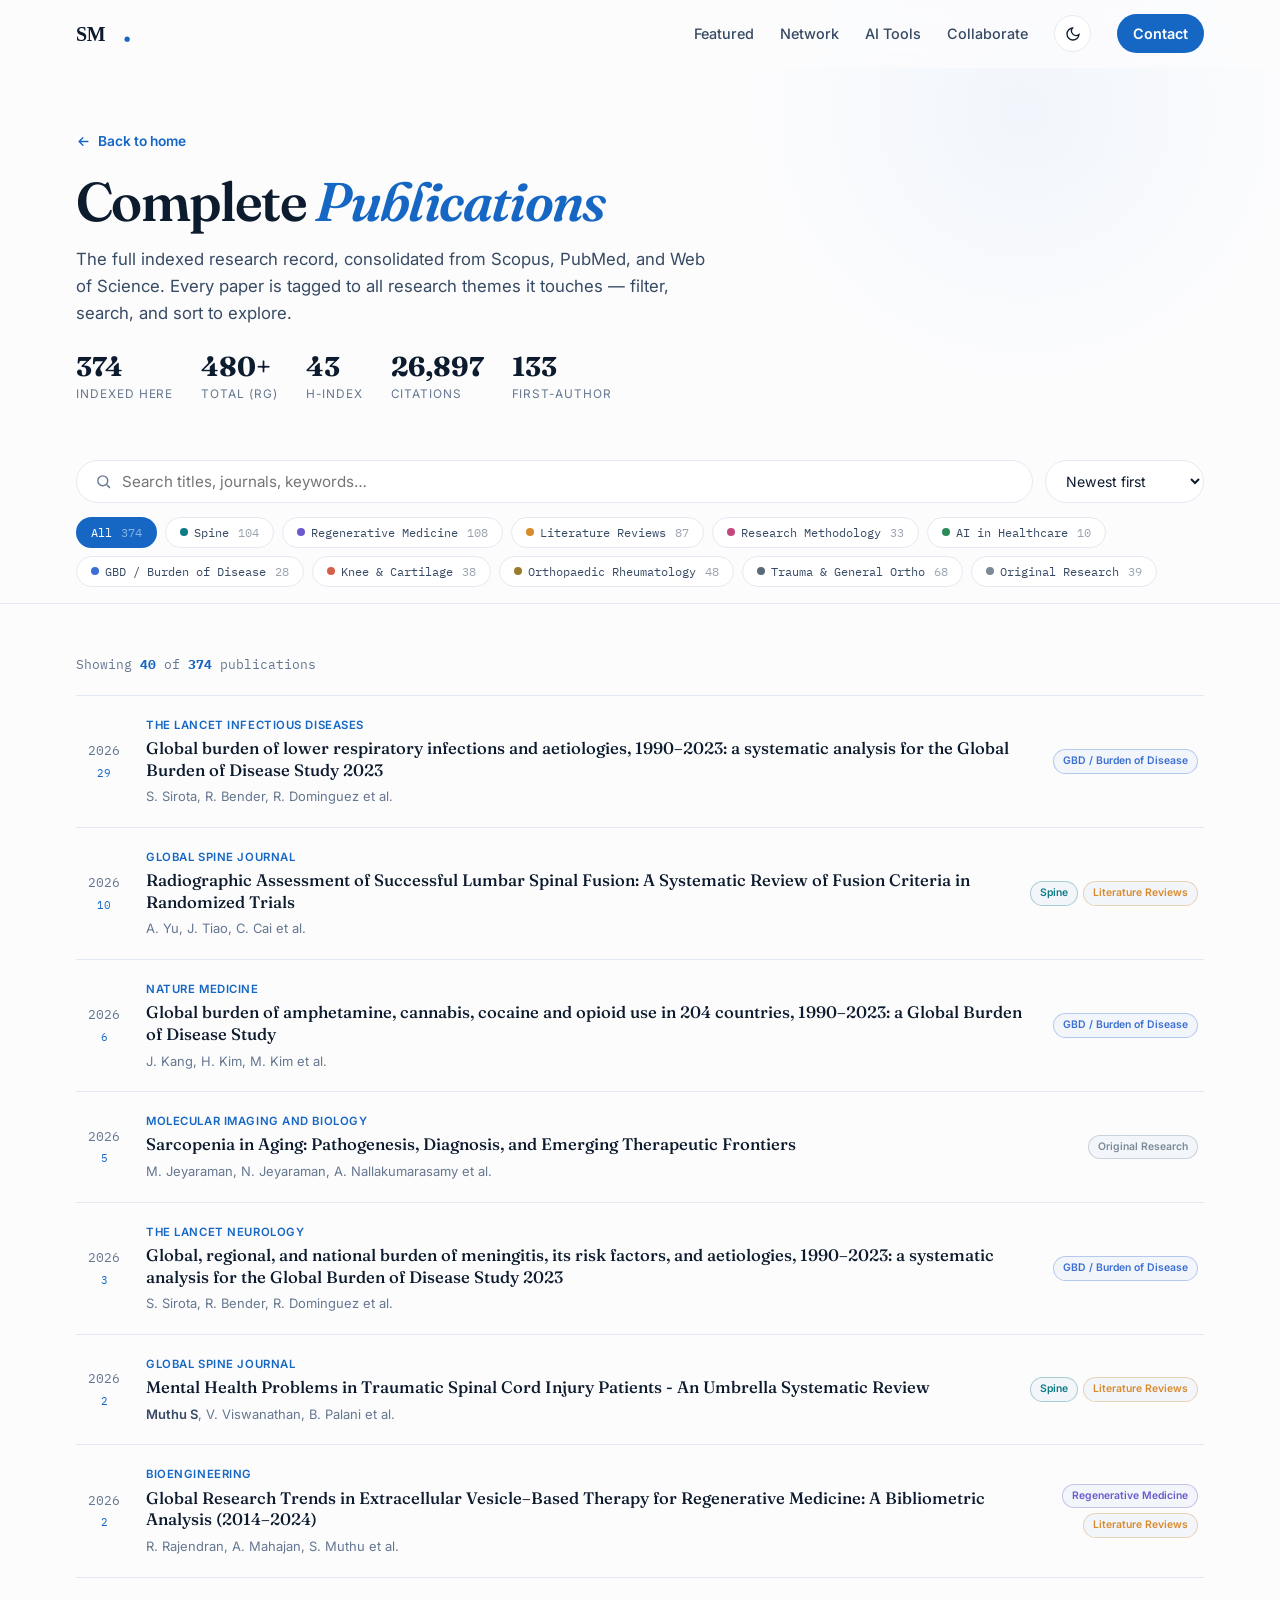
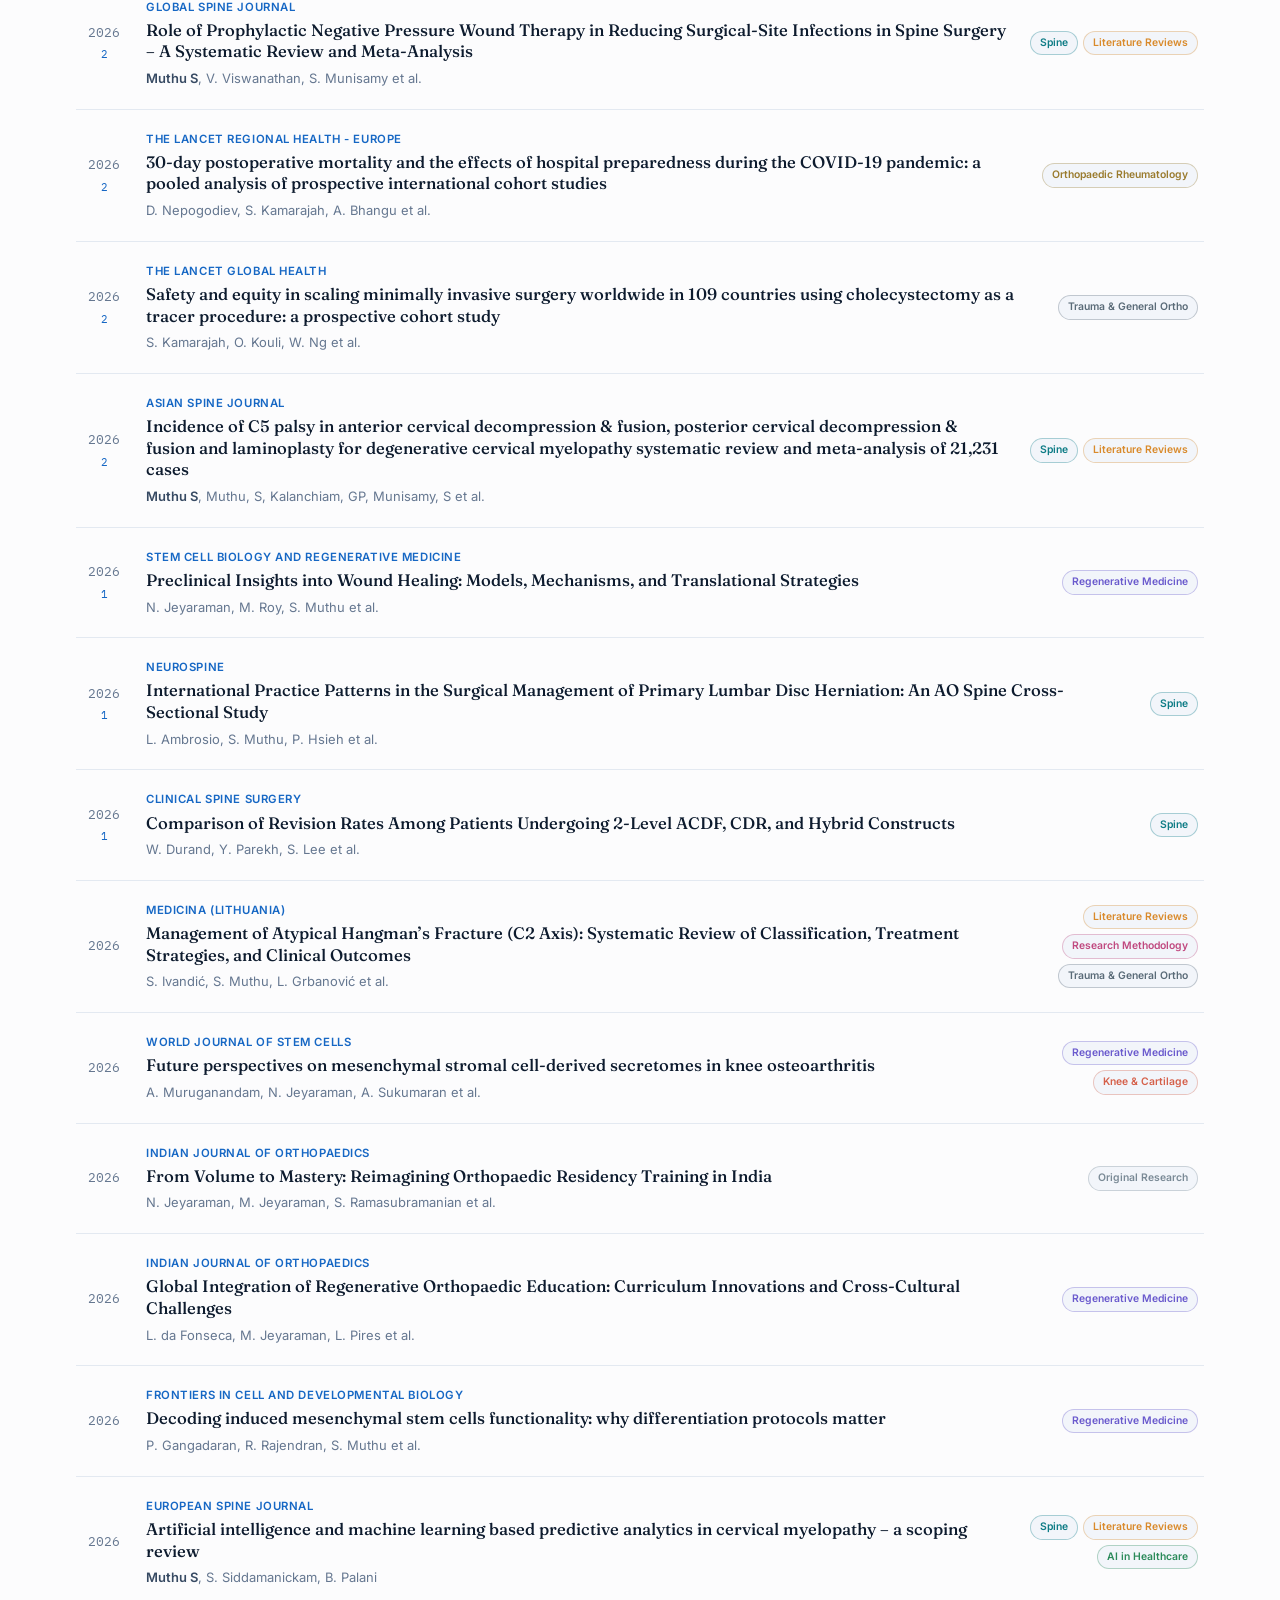
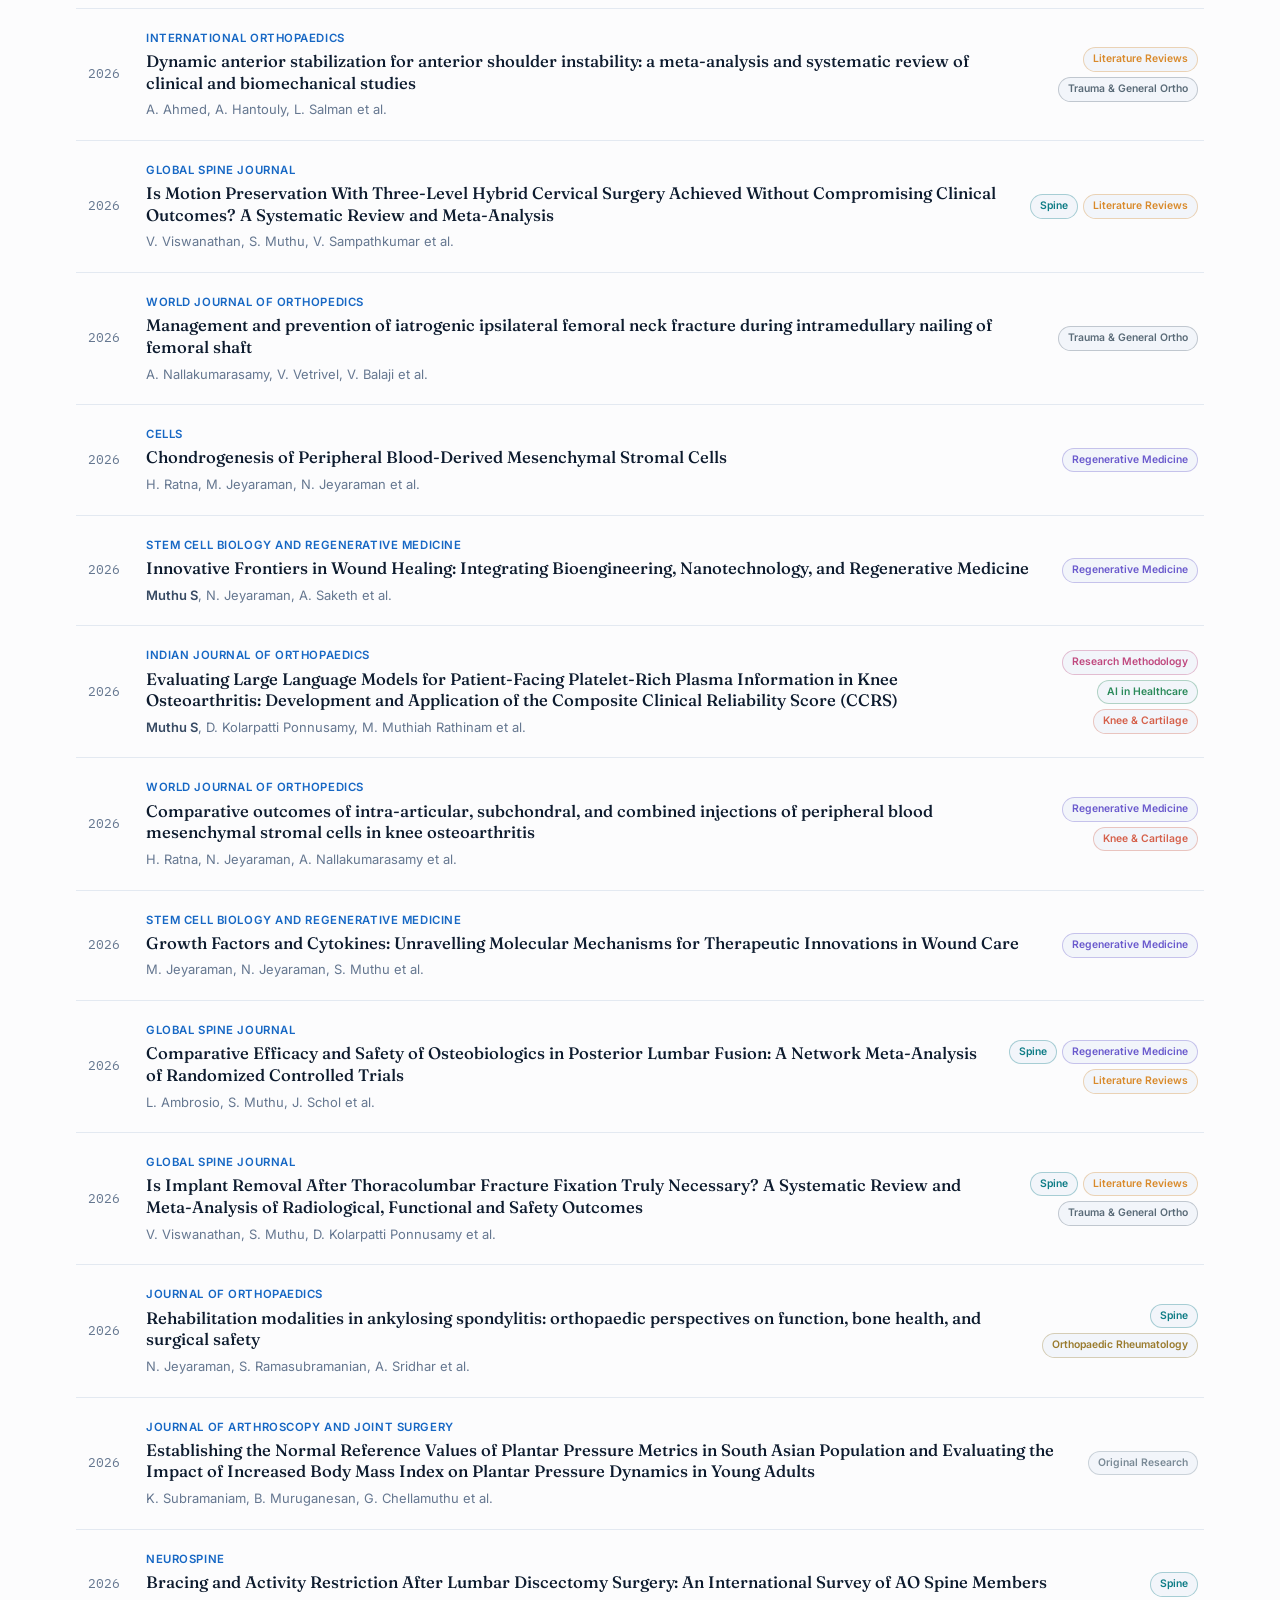
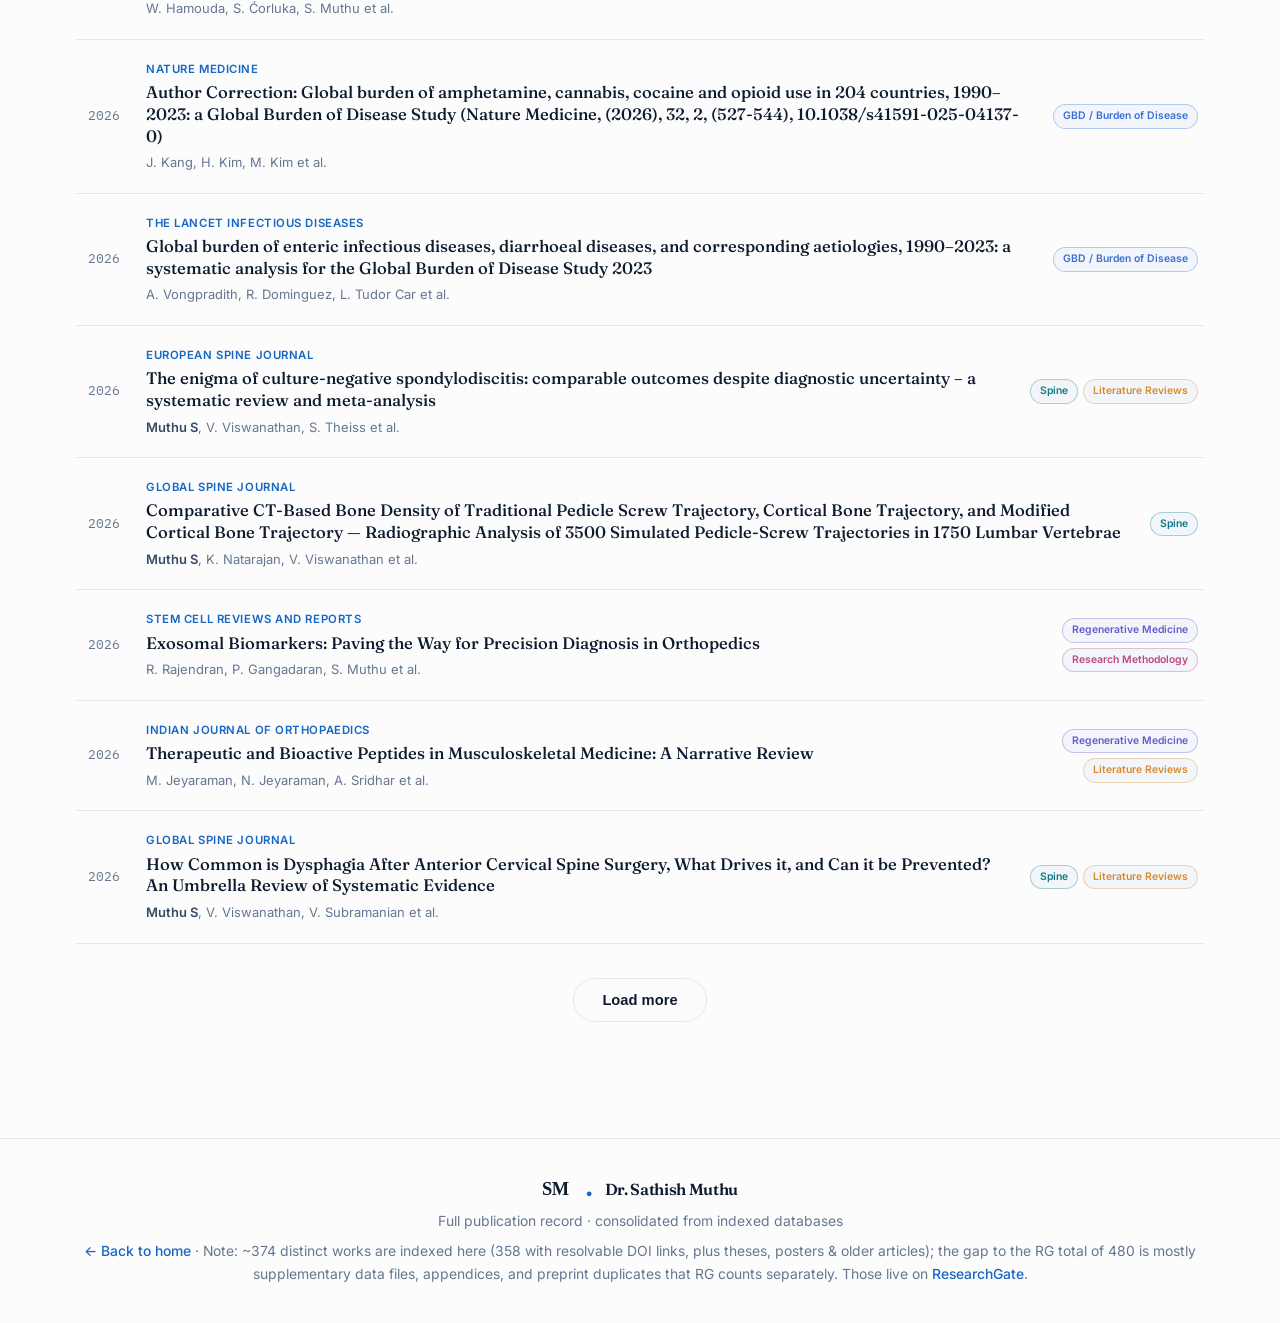
==== commit 4f3f759d: "Add files via upload" ====
--- a/research.html
+++ b/research.html
@@ -61,7 +61,7 @@
 <body>
 <nav id="nav">
   <div class="nav-inner">
-    <a href="index.html" class="brand"><img src="public/logo.svg" class="logo-mark" alt="Sathish Muthu"></a>
+    <a href="index.html" class="brand"><svg class="logo-mark" viewBox="0 0 132 60" role="img" aria-label="Sathish Muthu"><text x="0" y="46" font-family="Georgia,'Times New Roman',serif" font-size="46" font-weight="700" letter-spacing="-1" fill="currentColor">SM</text><circle cx="118" cy="42" r="6" fill="#1667c4"/></svg></a>
     <div class="nav-links" id="navLinks">
       <a href="index.html#research" class="plain">Featured</a>
       <a href="index.html#network" class="plain">Network</a>
@@ -118,7 +118,7 @@
 
 <footer>
   <div class="wrap">
-    <div class="brand"><img src="public/logo.svg" class="logo-mark" alt=""> Dr. Sathish Muthu</div>
+    <div class="brand"><svg class="logo-mark" viewBox="0 0 132 60" role="img" aria-label="Sathish Muthu"><text x="0" y="46" font-family="Georgia,'Times New Roman',serif" font-size="46" font-weight="700" letter-spacing="-1" fill="currentColor">SM</text><circle cx="118" cy="42" r="6" fill="#1667c4"/></svg> Dr. Sathish Muthu</div>
     <div>Full publication record · consolidated from indexed databases</div>
     <div style="margin-top:8px"><a href="index.html">← Back to home</a> · Note: ~374 distinct works are indexed here (358 with resolvable DOI links, plus theses, posters & older articles); the gap to the RG total of 480 is mostly supplementary data files, appendices, and preprint duplicates that RG counts separately. Those live on <a href="https://www.researchgate.net/profile/Sathish-Muthu" target="_blank" rel="noopener">ResearchGate</a>.</div>
   </div>
--- a/style.css
+++ b/style.css
@@ -1,36 +1,36 @@
 /* ===== Dr. Sathish Muthu — shared styles (light clinical theme) ===== */
 :root{
-  --bg:#fcfcfb;
-  --bg-2:#f4f6f7;
+  --bg:#fcfcfd;
+  --bg-2:#f2f5fa;
   --surface:#ffffff;
-  --ink:#0f2231;
-  --ink-soft:#3c5061;
-  --muted:#6b7f8d;
-  --line:#e6eb0;
+  --ink:#0d1b2e;
+  --ink-soft:#374a63;
+  --muted:#657790;
   --line:#e5eaed;
-  --teal:#0e7c86;
-  --teal-deep:#0a5b63;
-  --teal-wash:#e6f3f4;
-  --amber:#d98a2b;
+  --line:#e3e9f1;
+  --teal:#1667c4;
+  --teal-deep:#0f4a94;
+  --teal-wash:#e7f0fb;
+  --amber:#e0993a;
   --coral:#d5604a;
   --violet:#6a5acd;
-  --shadow-sm:0 1px 2px rgba(15,34,49,.04),0 4px 14px rgba(15,34,49,.05);
-  --shadow:0 4px 22px rgba(15,34,49,.08);
-  --shadow-lg:0 18px 50px rgba(15,34,49,.13);
+  --shadow-sm:0 1px 2px rgba(13,27,46,.04),0 4px 14px rgba(13,27,46,.05);
+  --shadow:0 4px 22px rgba(13,27,46,.08);
+  --shadow-lg:0 18px 50px rgba(13,27,46,.14);
   --radius:16px;
   --maxw:1180px;
 }
 html[data-theme="dark"]{
-  --bg:#0c1418;
-  --bg-2:#111d23;
-  --surface:#14232a;
-  --ink:#eaf2f3;
-  --ink-soft:#b4c6cd;
-  --muted:#7f95a0;
-  --line:#22343c;
-  --teal:#39b3bd;
-  --teal-deep:#39b3bd;
-  --teal-wash:#12333a;
+  --bg:#080f1c;
+  --bg-2:#0d1728;
+  --surface:#111d33;
+  --ink:#eaf1fb;
+  --ink-soft:#b2c3da;
+  --muted:#7d90ac;
+  --line:#20304b;
+  --teal:#4d9bf0;
+  --teal-deep:#4d9bf0;
+  --teal-wash:#122843;
   --amber:#e8a350;
   --shadow-sm:0 1px 2px rgba(0,0,0,.3),0 4px 14px rgba(0,0,0,.35);
   --shadow:0 4px 22px rgba(0,0,0,.4);
@@ -57,8 +57,8 @@
 .brand{font-family:'Fraunces',serif;font-weight:600;font-size:1.16rem;letter-spacing:-.02em;display:flex;align-items:center;gap:10px}
 .brand .mark{width:30px;height:30px;border-radius:9px;background:linear-gradient(135deg,var(--teal),var(--teal-deep));color:#fff;
   display:grid;place-items:center;font-size:.82rem;font-weight:700;font-family:'Inter',sans-serif}
-.logo-mark{width:38px;height:38px;display:block}
-footer .brand .logo-mark{width:32px;height:32px}
+.logo-mark{height:26px;width:auto;display:block;color:var(--ink)}
+footer .brand .logo-mark{height:24px}
 .nav-links{display:flex;align-items:center;gap:26px}
 .nav-links a{font-size:.9rem;font-weight:500;color:var(--ink-soft);transition:color .2s;position:relative}
 .nav-links a.plain::after{content:"";position:absolute;left:0;bottom:-5px;width:0;height:2px;background:var(--teal);transition:width .25s}
@@ -90,6 +90,38 @@
 .sec-sub{font-size:1.03rem;color:var(--ink-soft)}
 .alt{background:var(--bg-2);border-top:1px solid var(--line);border-bottom:1px solid var(--line)}
 
+/* dark/light alternating panels for strong section transitions */
+.dark-panel{background:linear-gradient(160deg,#0f2748 0%,#0a1a33 100%);color:#eaf1fb;position:relative}
+.dark-panel::before{content:"";position:absolute;inset:0;background:radial-gradient(circle at 15% 20%,rgba(77,155,240,.16),transparent 45%);pointer-events:none}
+.dark-panel h2.sec-title{color:#f4fafb}
+.dark-panel .sec-sub,.dark-panel .cd,.dark-panel p{color:#b4c6cd}
+.dark-panel .sec-kicker{color:#5aa9f5}
+.dark-panel .sec-kicker::before{background:#5aa9f5}
+.dark-panel .card,.dark-panel .listcard,.dark-panel .qual-col,.dark-panel .pres-col,.dark-panel .metrics-panel,.dark-panel .chart-panel,.dark-panel .recent-item,.dark-panel .honor{
+  background:rgba(255,255,255,.045);border-color:rgba(255,255,255,.12);box-shadow:none}
+.dark-panel .card h3,.dark-panel .listcard h3,.dark-panel .qual-item .qd,.dark-panel .honor .hn,.dark-panel .recent-item .rt{color:#f4fafb}
+.dark-panel .cmeta .k,.dark-panel .qual-item .qi,.dark-panel .qual-item .qy,.dark-panel .honor .ho,.dark-panel .recent-item .rj,.dark-panel .ts{color:#8fa6ae}
+.dark-panel .cmeta .v,.dark-panel .cf,.dark-panel .pstat{color:#eaf2f3}
+.dark-panel .qual-col h4,.dark-panel .pres-col h4,.dark-panel .cp-title,.dark-panel .mp-head{color:#5aa9f5}
+.dark-panel .chip,.dark-panel .rj,.dark-panel .review-cloud .rj{background:rgba(255,255,255,.07);border-color:rgba(255,255,255,.14);color:#cddde2}
+.dark-panel .theme-pill{background:rgba(255,255,255,.06);border-color:rgba(255,255,255,.14);color:#cddde2}
+.dark-panel .mp-table .rk{color:#b4c6cd}
+.dark-panel .mp-table .rv{color:#f4fafb}
+.dark-panel .mp-table .th,.dark-panel .mp-table .rk,.dark-panel .mp-table .rv{border-color:rgba(255,255,255,.1)}
+.dark-panel .cc-bar-label{fill:#eaf2f3}
+.dark-panel .cc-year{fill:#8fa6ae}
+.dark-panel .net-nodelabel{fill:#b4c6cd}
+.dark-panel .net-hubname{fill:#eaf2f3}
+.dark-panel .tbook{border-color:rgba(255,255,255,.1)}
+.dark-panel .tbdoi{color:#e6f2f3;border-bottom-color:#5aa9f5}
+.dark-panel .pres-item{border-color:rgba(255,255,255,.1)}
+.dark-panel a[style*="--teal"]{color:#5aa9f5!important}
+
+/* keep the dark/light rhythm legible when the whole site is in dark mode */
+html[data-theme="dark"] section:not(.dark-panel){background:#0c1418}
+html[data-theme="dark"] .dark-panel{background:linear-gradient(160deg,#15375f 0%,#0d2340 100%)}
+html[data-theme="dark"] .dark-panel .card,html[data-theme="dark"] .dark-panel .listcard,html[data-theme="dark"] .dark-panel .qual-col,html[data-theme="dark"] .dark-panel .pres-col,html[data-theme="dark"] .dark-panel .metrics-panel,html[data-theme="dark"] .dark-panel .chart-panel,html[data-theme="dark"] .dark-panel .recent-item,html[data-theme="dark"] .dark-panel .honor{background:rgba(255,255,255,.06)}
+
 .btn{display:inline-flex;align-items:center;gap:9px;padding:12px 22px;border-radius:100px;font-weight:600;font-size:.92rem;
   transition:transform .2s,box-shadow .2s,background .2s,border-color .2s;cursor:pointer;border:none}
 .btn-primary{background:var(--teal);color:#fff}
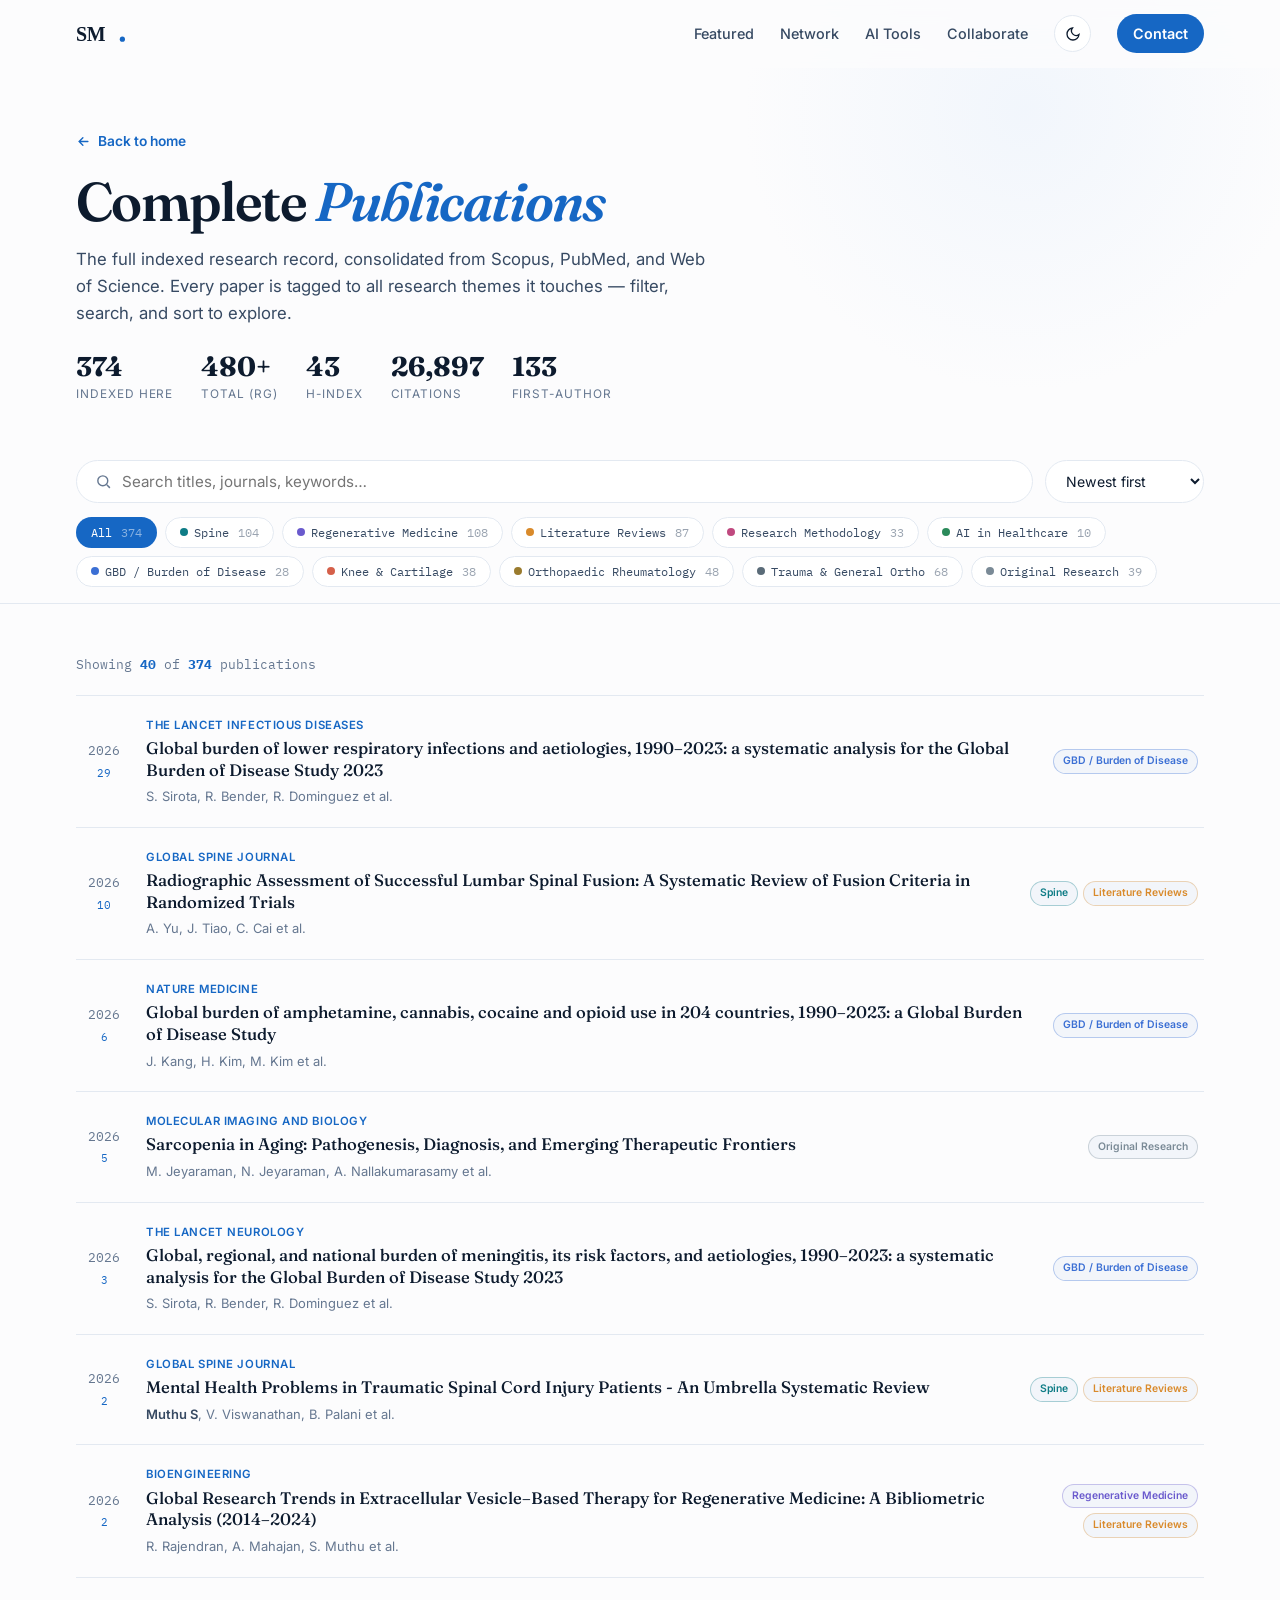
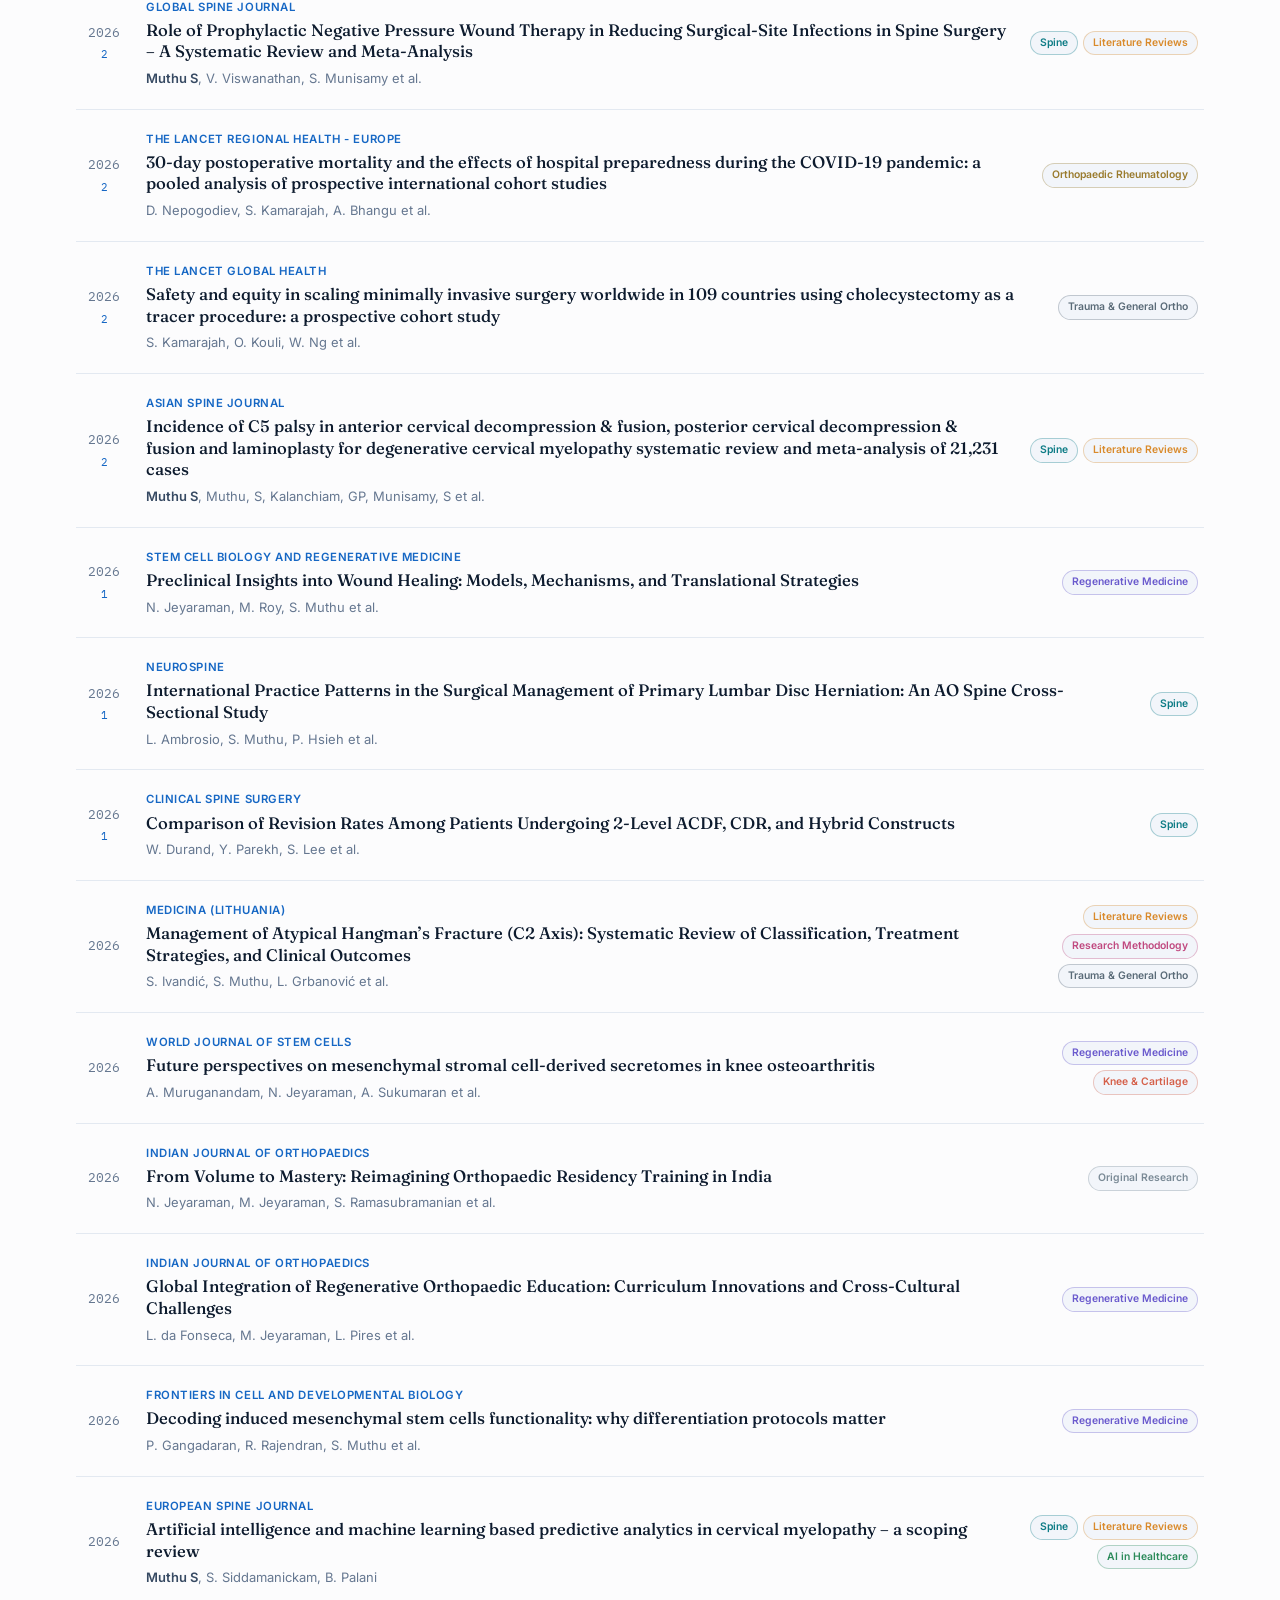
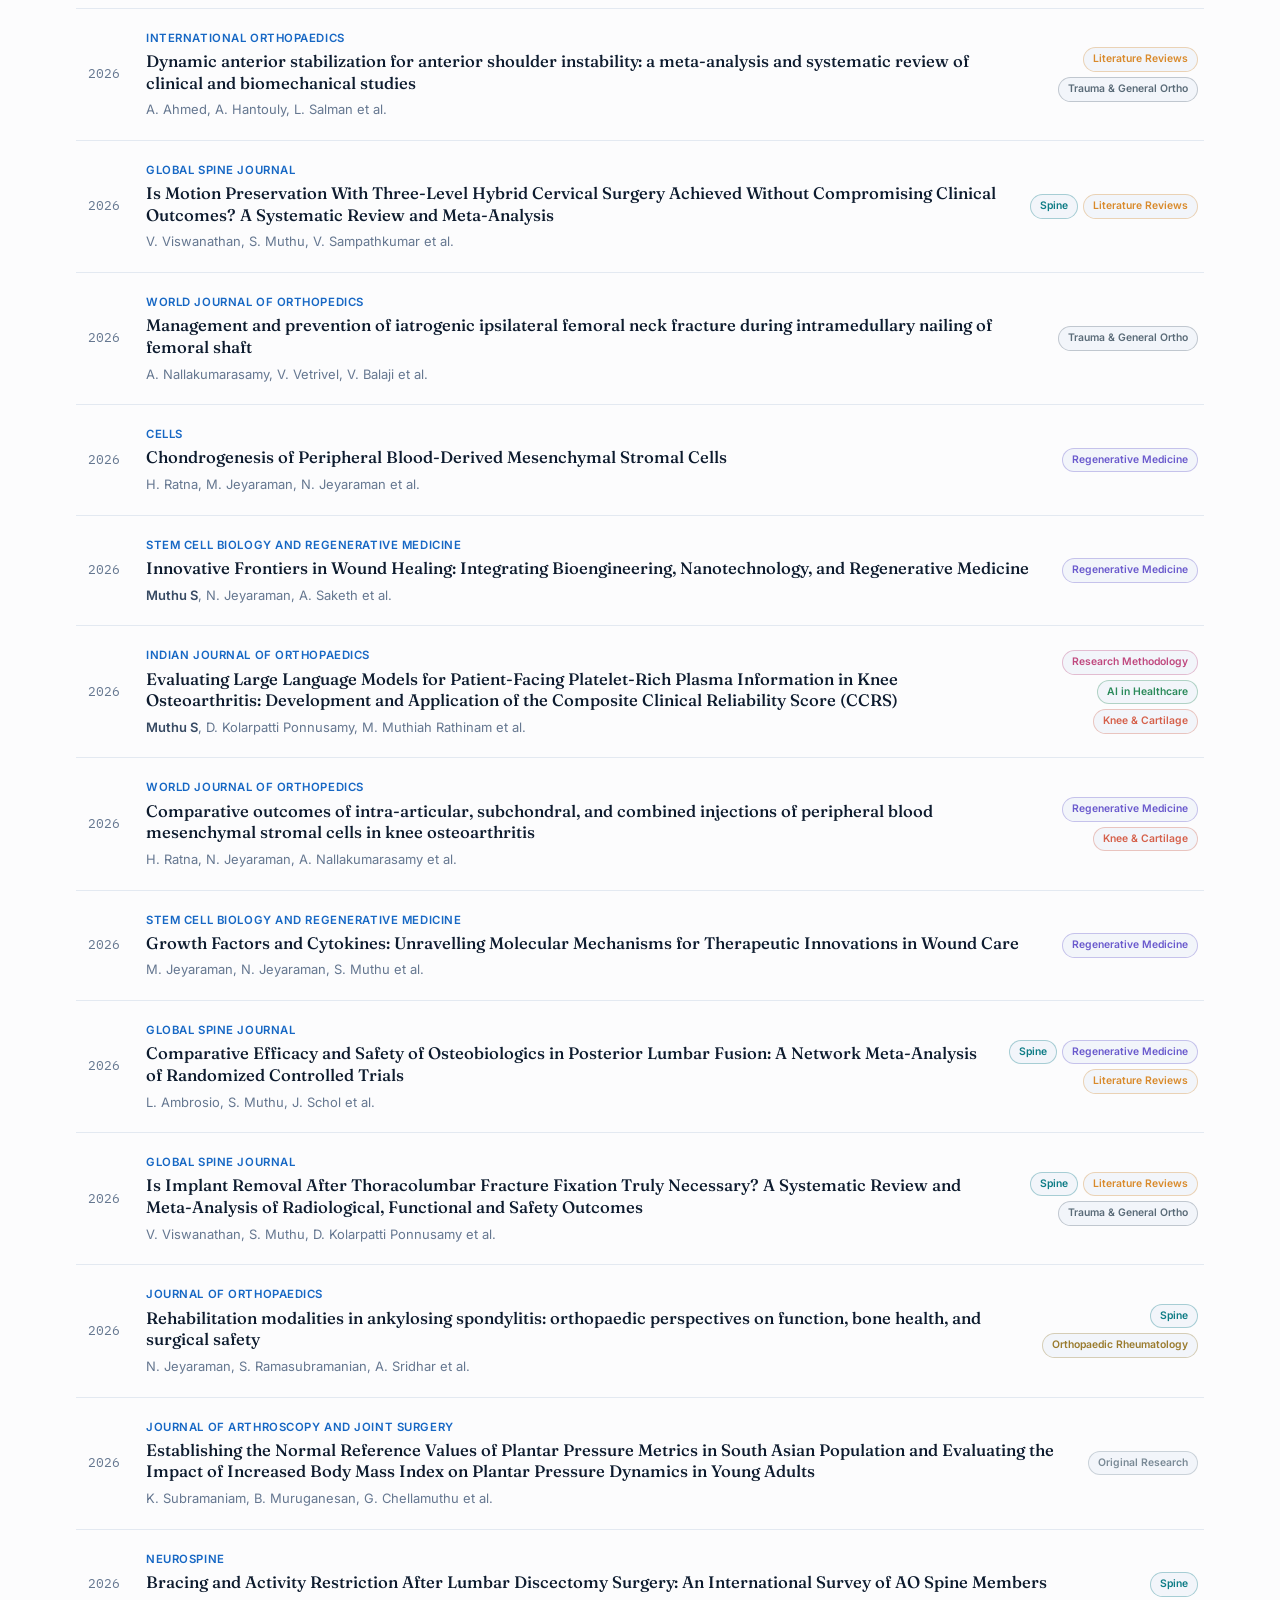
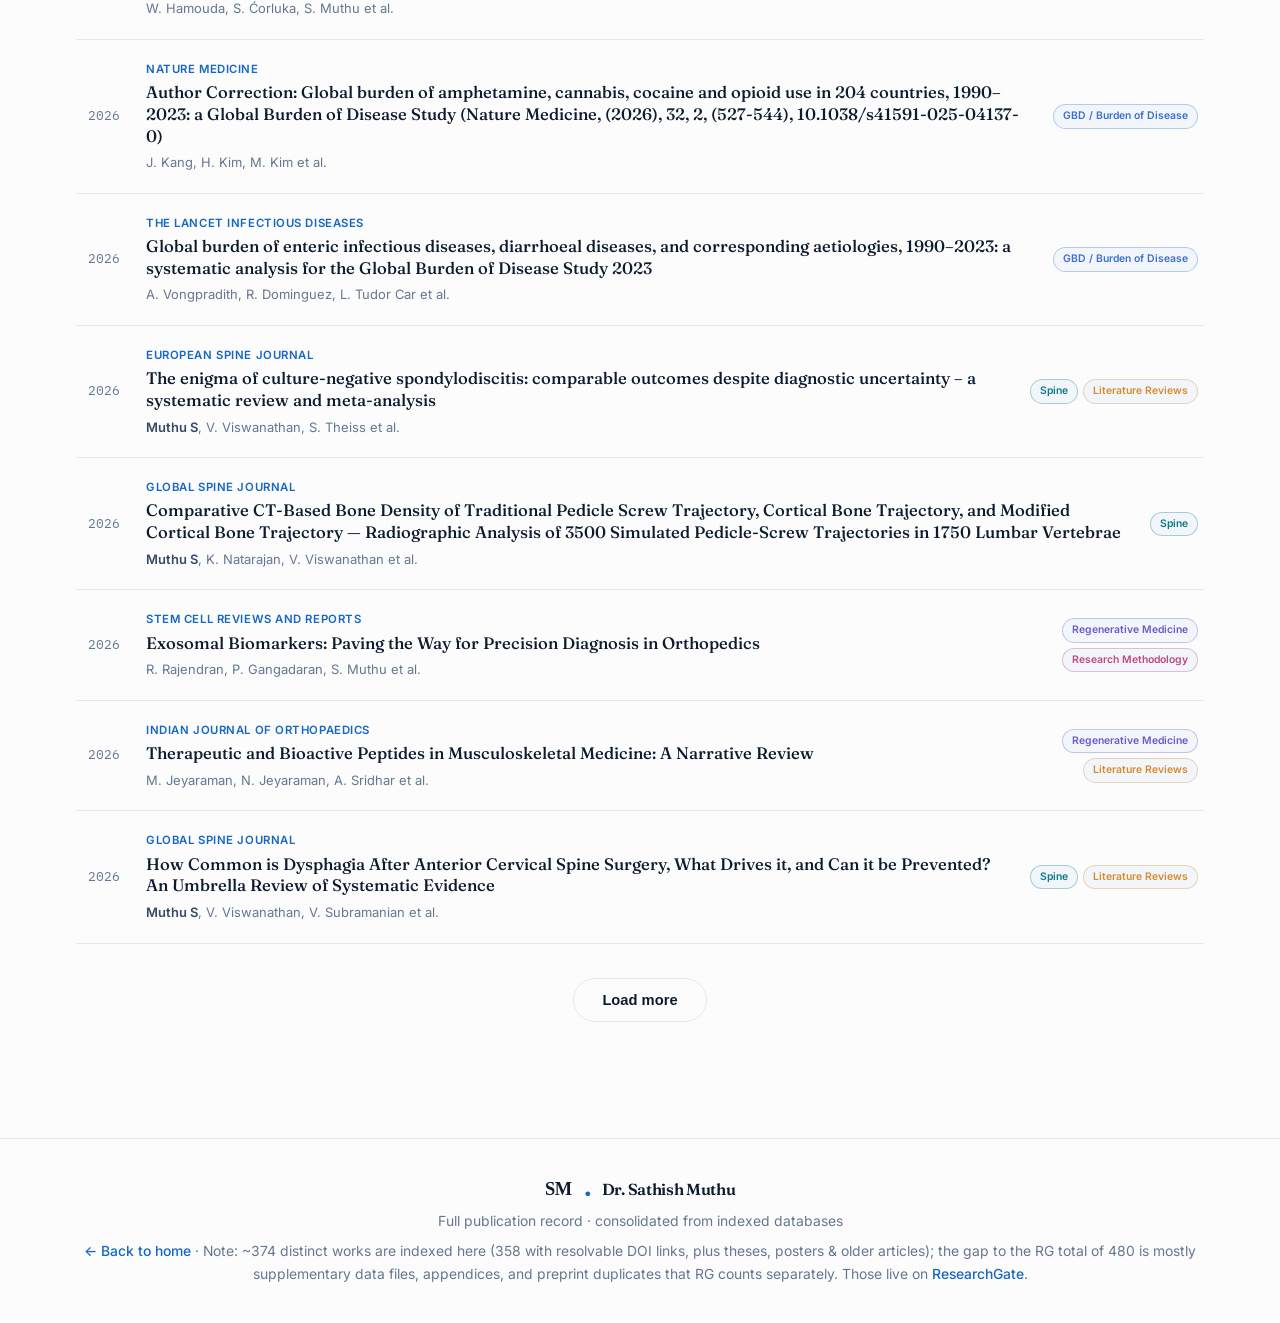
==== commit 70196f0c: "Add files via upload" ====
--- a/research.html
+++ b/research.html
@@ -61,7 +61,7 @@
 <body>
 <nav id="nav">
   <div class="nav-inner">
-    <a href="index.html" class="brand"><svg class="logo-mark" viewBox="0 0 132 60" role="img" aria-label="Sathish Muthu"><text x="0" y="46" font-family="Georgia,'Times New Roman',serif" font-size="46" font-weight="700" letter-spacing="-1" fill="currentColor">SM</text><circle cx="118" cy="42" r="6" fill="#1667c4"/></svg></a>
+    <a href="index.html" class="brand"><svg class="logo-mark" viewBox="0 0 118 60" role="img" aria-label="Sathish Muthu"><text x="0" y="46" font-family="Georgia,'Times New Roman',serif" font-size="46" font-weight="700" letter-spacing="-1" fill="currentColor">SM</text><circle cx="107" cy="42" r="6" fill="#1667c4"/></svg></a>
     <div class="nav-links" id="navLinks">
       <a href="index.html#research" class="plain">Featured</a>
       <a href="index.html#network" class="plain">Network</a>
@@ -118,7 +118,7 @@
 
 <footer>
   <div class="wrap">
-    <div class="brand"><svg class="logo-mark" viewBox="0 0 132 60" role="img" aria-label="Sathish Muthu"><text x="0" y="46" font-family="Georgia,'Times New Roman',serif" font-size="46" font-weight="700" letter-spacing="-1" fill="currentColor">SM</text><circle cx="118" cy="42" r="6" fill="#1667c4"/></svg> Dr. Sathish Muthu</div>
+    <div class="brand"><svg class="logo-mark" viewBox="0 0 118 60" role="img" aria-label="Sathish Muthu"><text x="0" y="46" font-family="Georgia,'Times New Roman',serif" font-size="46" font-weight="700" letter-spacing="-1" fill="currentColor">SM</text><circle cx="107" cy="42" r="6" fill="#1667c4"/></svg> Dr. Sathish Muthu</div>
     <div>Full publication record · consolidated from indexed databases</div>
     <div style="margin-top:8px"><a href="index.html">← Back to home</a> · Note: ~374 distinct works are indexed here (358 with resolvable DOI links, plus theses, posters & older articles); the gap to the RG total of 480 is mostly supplementary data files, appendices, and preprint duplicates that RG counts separately. Those live on <a href="https://www.researchgate.net/profile/Sathish-Muthu" target="_blank" rel="noopener">ResearchGate</a>.</div>
   </div>
--- a/style.css
+++ b/style.css
@@ -91,36 +91,36 @@
 .alt{background:var(--bg-2);border-top:1px solid var(--line);border-bottom:1px solid var(--line)}
 
 /* dark/light alternating panels for strong section transitions */
-.dark-panel{background:linear-gradient(160deg,#0f2748 0%,#0a1a33 100%);color:#eaf1fb;position:relative}
-.dark-panel::before{content:"";position:absolute;inset:0;background:radial-gradient(circle at 15% 20%,rgba(77,155,240,.16),transparent 45%);pointer-events:none}
-.dark-panel h2.sec-title{color:#f4fafb}
-.dark-panel .sec-sub,.dark-panel .cd,.dark-panel p{color:#b4c6cd}
-.dark-panel .sec-kicker{color:#5aa9f5}
-.dark-panel .sec-kicker::before{background:#5aa9f5}
+.dark-panel{background:linear-gradient(160deg,#0a1c38 0%,#06122a 100%);color:#eef3fb;position:relative}
+.dark-panel::before{content:"";position:absolute;inset:0;background:radial-gradient(circle at 15% 20%,rgba(77,155,240,.12),transparent 48%);pointer-events:none}
+.dark-panel h2.sec-title{color:#ffffff}
+.dark-panel .sec-sub,.dark-panel .cd,.dark-panel p{color:#c9d6ea}
+.dark-panel .sec-kicker{color:#6fb2f7}
+.dark-panel .sec-kicker::before{background:#6fb2f7}
 .dark-panel .card,.dark-panel .listcard,.dark-panel .qual-col,.dark-panel .pres-col,.dark-panel .metrics-panel,.dark-panel .chart-panel,.dark-panel .recent-item,.dark-panel .honor{
-  background:rgba(255,255,255,.045);border-color:rgba(255,255,255,.12);box-shadow:none}
-.dark-panel .card h3,.dark-panel .listcard h3,.dark-panel .qual-item .qd,.dark-panel .honor .hn,.dark-panel .recent-item .rt{color:#f4fafb}
-.dark-panel .cmeta .k,.dark-panel .qual-item .qi,.dark-panel .qual-item .qy,.dark-panel .honor .ho,.dark-panel .recent-item .rj,.dark-panel .ts{color:#8fa6ae}
-.dark-panel .cmeta .v,.dark-panel .cf,.dark-panel .pstat{color:#eaf2f3}
-.dark-panel .qual-col h4,.dark-panel .pres-col h4,.dark-panel .cp-title,.dark-panel .mp-head{color:#5aa9f5}
-.dark-panel .chip,.dark-panel .rj,.dark-panel .review-cloud .rj{background:rgba(255,255,255,.07);border-color:rgba(255,255,255,.14);color:#cddde2}
-.dark-panel .theme-pill{background:rgba(255,255,255,.06);border-color:rgba(255,255,255,.14);color:#cddde2}
-.dark-panel .mp-table .rk{color:#b4c6cd}
-.dark-panel .mp-table .rv{color:#f4fafb}
-.dark-panel .mp-table .th,.dark-panel .mp-table .rk,.dark-panel .mp-table .rv{border-color:rgba(255,255,255,.1)}
-.dark-panel .cc-bar-label{fill:#eaf2f3}
-.dark-panel .cc-year{fill:#8fa6ae}
-.dark-panel .net-nodelabel{fill:#b4c6cd}
-.dark-panel .net-hubname{fill:#eaf2f3}
-.dark-panel .tbook{border-color:rgba(255,255,255,.1)}
-.dark-panel .tbdoi{color:#e6f2f3;border-bottom-color:#5aa9f5}
-.dark-panel .pres-item{border-color:rgba(255,255,255,.1)}
-.dark-panel a[style*="--teal"]{color:#5aa9f5!important}
+  background:rgba(255,255,255,.07);border-color:rgba(255,255,255,.16);box-shadow:none}
+.dark-panel .card h3,.dark-panel .listcard h3,.dark-panel .qual-item .qd,.dark-panel .honor .hn,.dark-panel .recent-item .rt{color:#ffffff}
+.dark-panel .cmeta .k,.dark-panel .qual-item .qi,.dark-panel .qual-item .qy,.dark-panel .honor .ho,.dark-panel .recent-item .rj,.dark-panel .ts{color:#a9bcd6}
+.dark-panel .cmeta .v,.dark-panel .cf,.dark-panel .pstat{color:#f2f6fc}
+.dark-panel .qual-col h4,.dark-panel .pres-col h4,.dark-panel .cp-title,.dark-panel .mp-head{color:#6fb2f7}
+.dark-panel .chip,.dark-panel .rj,.dark-panel .review-cloud .rj{background:rgba(255,255,255,.1);border-color:rgba(255,255,255,.2);color:#e3ebf7}
+.dark-panel .theme-pill{background:rgba(255,255,255,.09);border-color:rgba(255,255,255,.2);color:#e3ebf7}
+.dark-panel .mp-table .rk{color:#c9d6ea}
+.dark-panel .mp-table .rv{color:#ffffff}
+.dark-panel .mp-table .th,.dark-panel .mp-table .rk,.dark-panel .mp-table .rv{border-color:rgba(255,255,255,.13)}
+.dark-panel .cc-bar-label{fill:#f2f6fc}
+.dark-panel .cc-year{fill:#a9bcd6}
+.dark-panel .net-nodelabel{fill:#c9d6ea}
+.dark-panel .net-hubname{fill:#f2f6fc}
+.dark-panel .tbook{border-color:rgba(255,255,255,.13)}
+.dark-panel .tbdoi{color:#f2f6fc;border-bottom-color:#6fb2f7}
+.dark-panel .pres-item{border-color:rgba(255,255,255,.13)}
+.dark-panel a[style*="--teal"]{color:#6fb2f7!important}
 
 /* keep the dark/light rhythm legible when the whole site is in dark mode */
 html[data-theme="dark"] section:not(.dark-panel){background:#0c1418}
-html[data-theme="dark"] .dark-panel{background:linear-gradient(160deg,#15375f 0%,#0d2340 100%)}
-html[data-theme="dark"] .dark-panel .card,html[data-theme="dark"] .dark-panel .listcard,html[data-theme="dark"] .dark-panel .qual-col,html[data-theme="dark"] .dark-panel .pres-col,html[data-theme="dark"] .dark-panel .metrics-panel,html[data-theme="dark"] .dark-panel .chart-panel,html[data-theme="dark"] .dark-panel .recent-item,html[data-theme="dark"] .dark-panel .honor{background:rgba(255,255,255,.06)}
+html[data-theme="dark"] .dark-panel{background:linear-gradient(160deg,#0c274a 0%,#081b34 100%)}
+html[data-theme="dark"] .dark-panel .card,html[data-theme="dark"] .dark-panel .listcard,html[data-theme="dark"] .dark-panel .qual-col,html[data-theme="dark"] .dark-panel .pres-col,html[data-theme="dark"] .dark-panel .metrics-panel,html[data-theme="dark"] .dark-panel .chart-panel,html[data-theme="dark"] .dark-panel .recent-item,html[data-theme="dark"] .dark-panel .honor{background:rgba(255,255,255,.07)}
 
 .btn{display:inline-flex;align-items:center;gap:9px;padding:12px 22px;border-radius:100px;font-weight:600;font-size:.92rem;
   transition:transform .2s,box-shadow .2s,background .2s,border-color .2s;cursor:pointer;border:none}
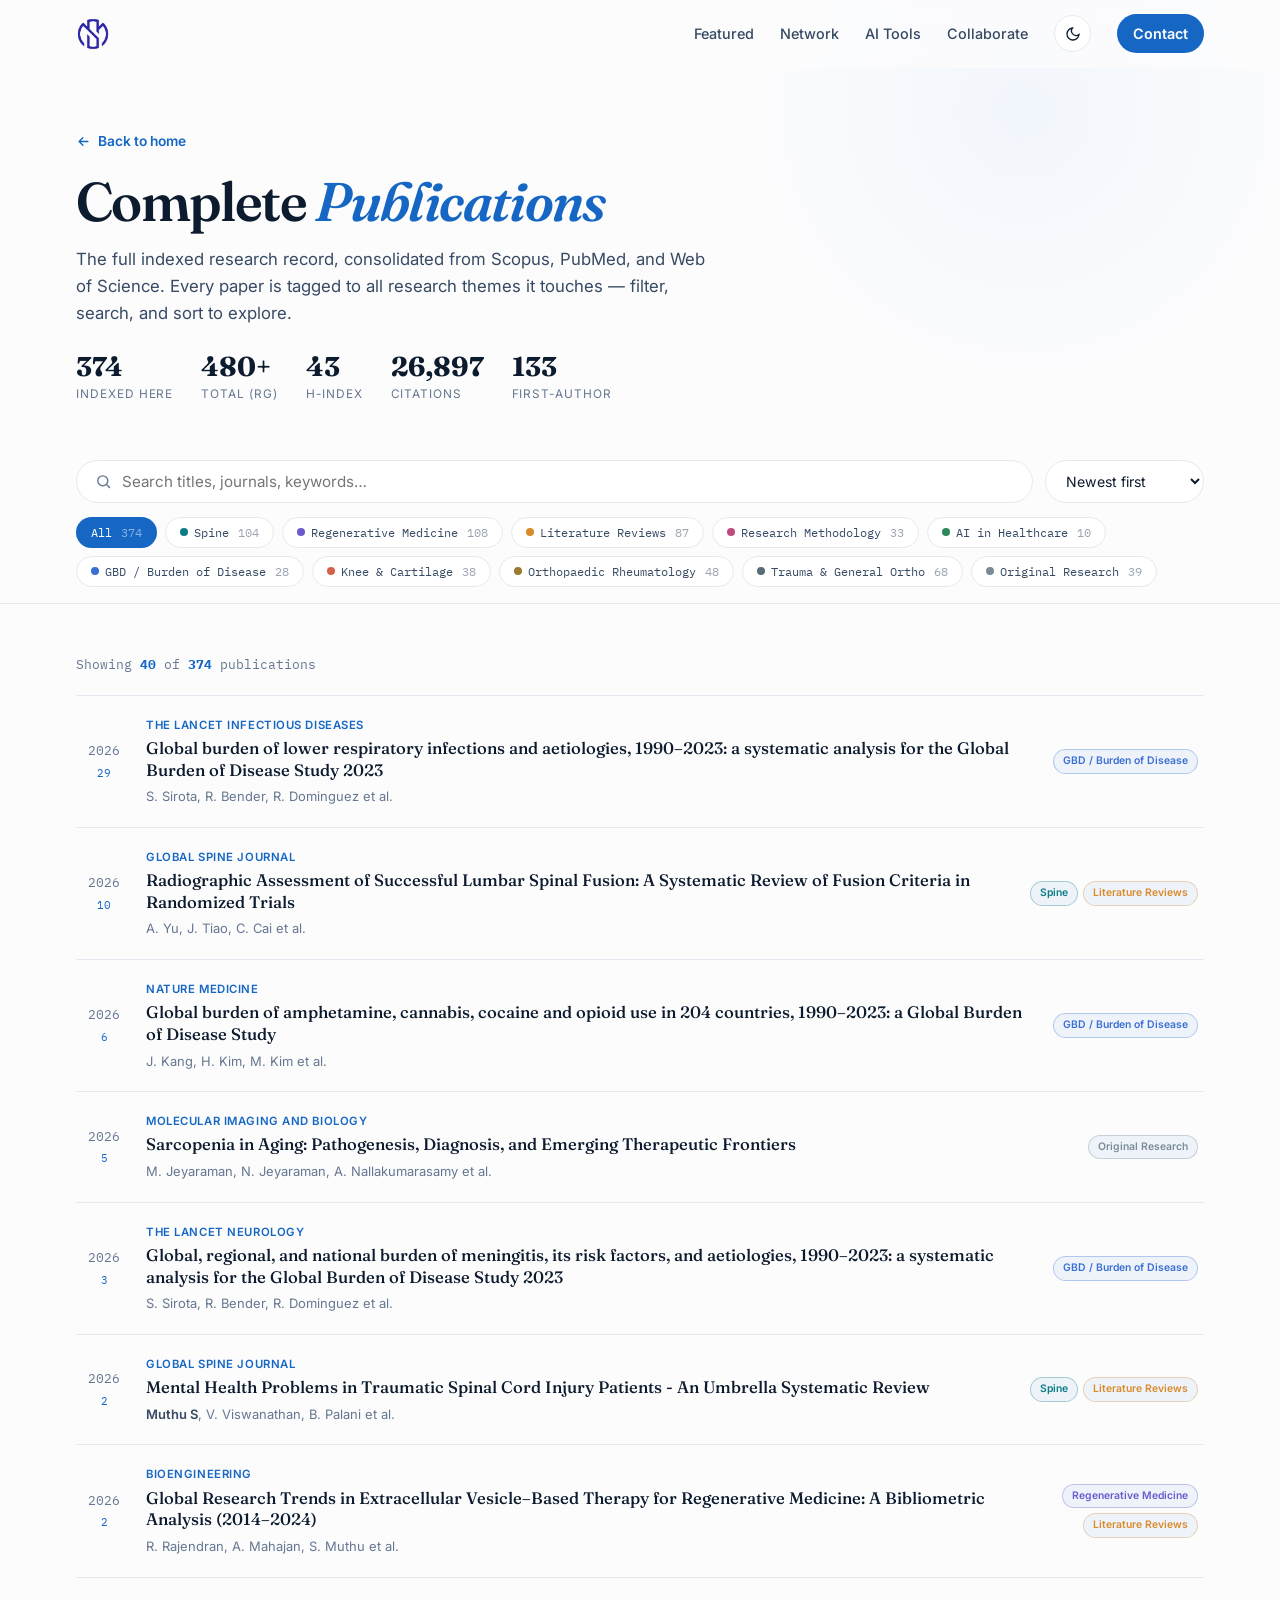
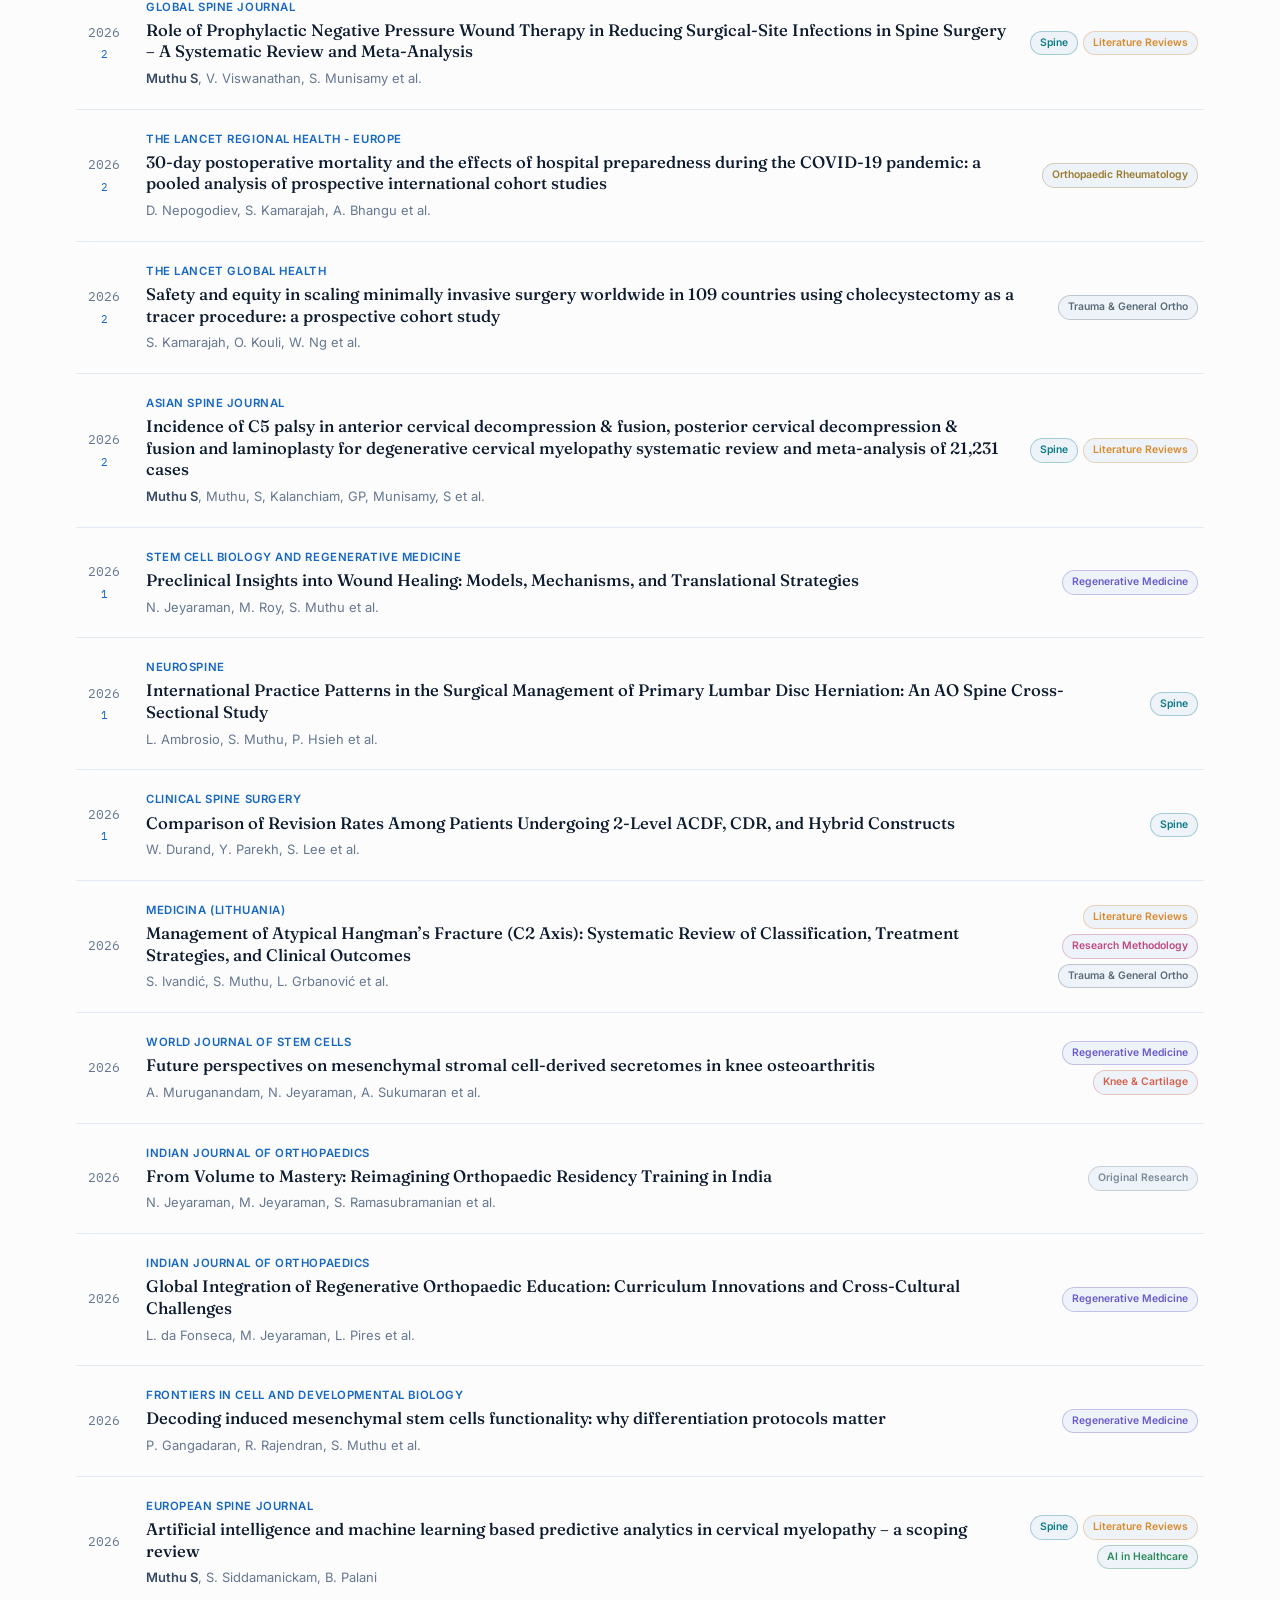
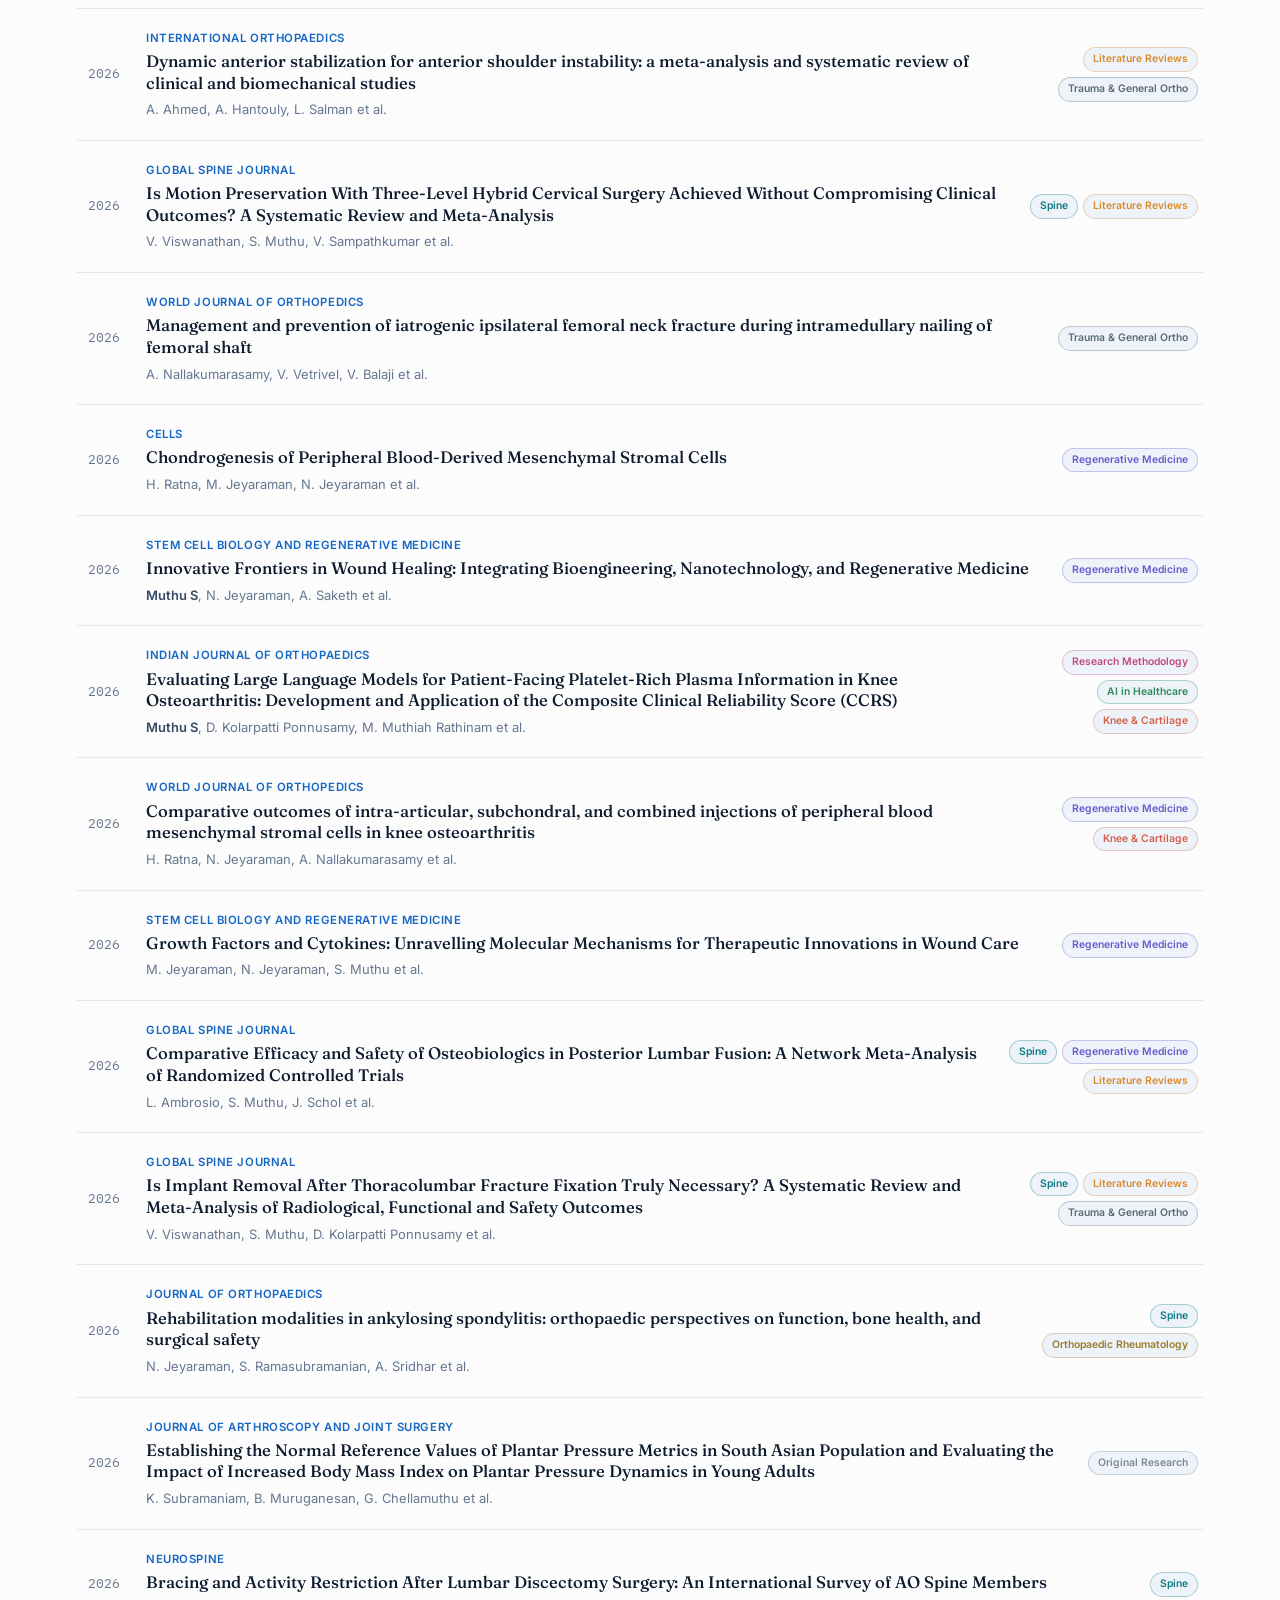
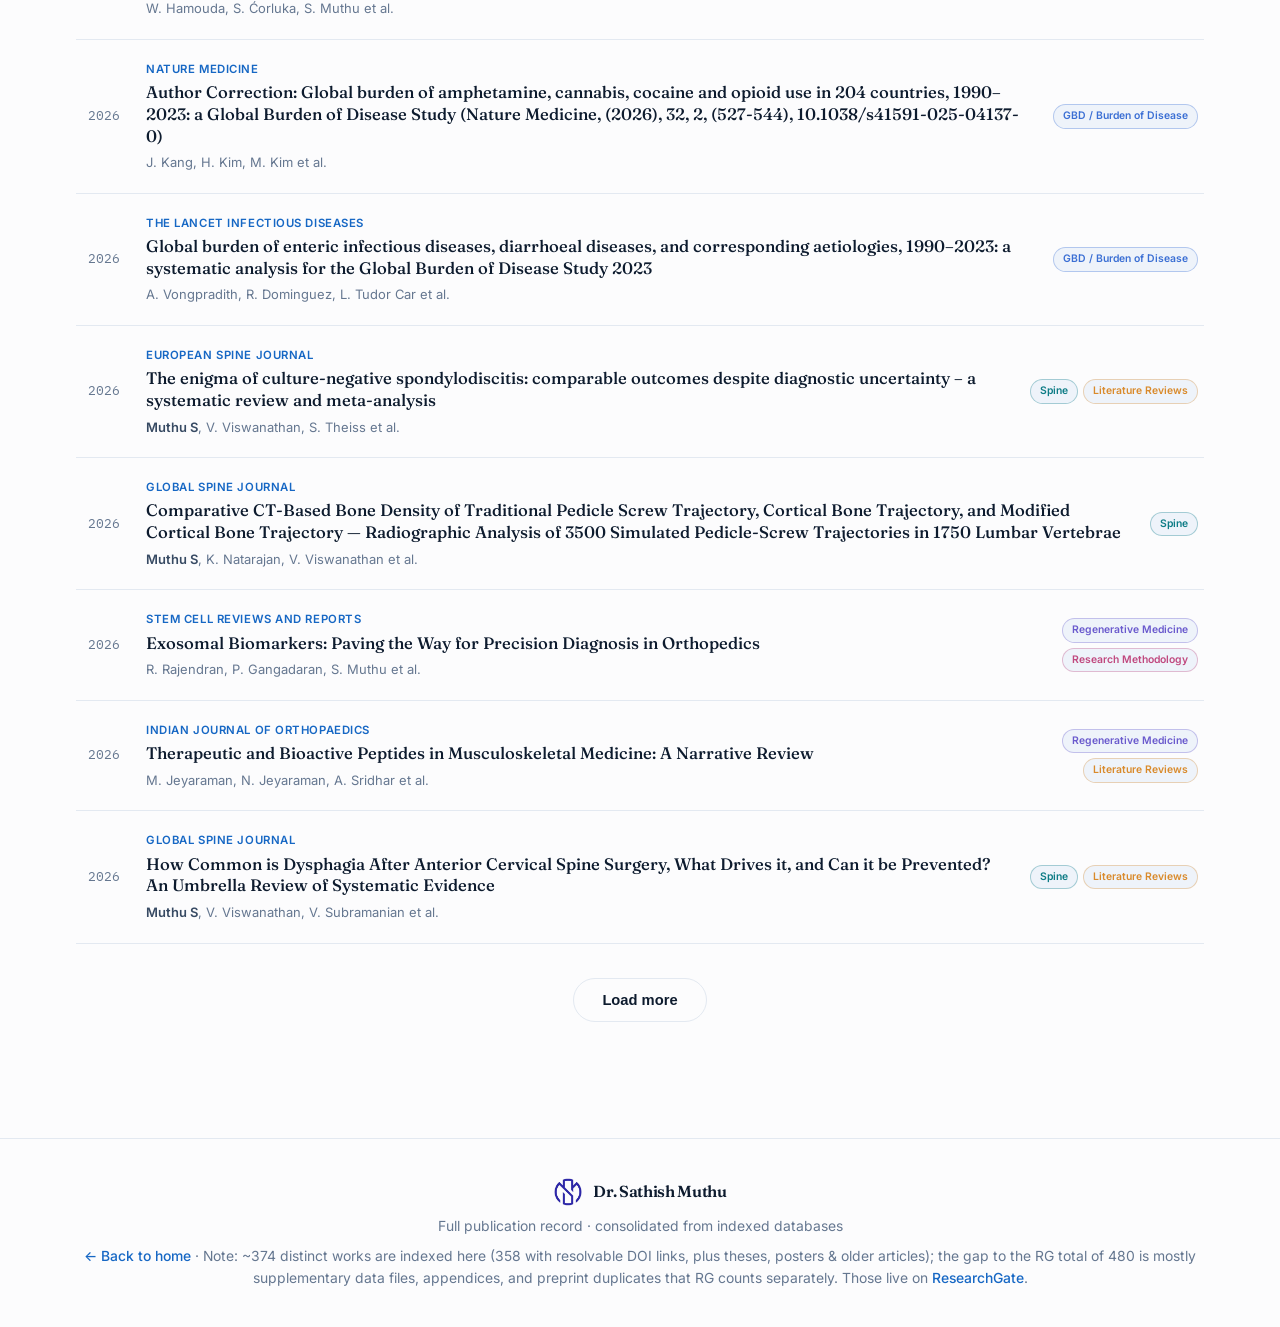
==== commit 1b6adf2f: "Add files via upload" ====
--- a/research.html
+++ b/research.html
@@ -61,7 +61,7 @@
 <body>
 <nav id="nav">
   <div class="nav-inner">
-    <a href="index.html" class="brand"><svg class="logo-mark" viewBox="0 0 118 60" role="img" aria-label="Sathish Muthu"><text x="0" y="46" font-family="Georgia,'Times New Roman',serif" font-size="46" font-weight="700" letter-spacing="-1" fill="currentColor">SM</text><circle cx="107" cy="42" r="6" fill="#1667c4"/></svg></a>
+    <a href="index.html" class="brand"><img src="public/logo.png" class="logo-mark" alt="Sathish Muthu"></a>
     <div class="nav-links" id="navLinks">
       <a href="index.html#research" class="plain">Featured</a>
       <a href="index.html#network" class="plain">Network</a>
@@ -118,7 +118,7 @@
 
 <footer>
   <div class="wrap">
-    <div class="brand"><svg class="logo-mark" viewBox="0 0 118 60" role="img" aria-label="Sathish Muthu"><text x="0" y="46" font-family="Georgia,'Times New Roman',serif" font-size="46" font-weight="700" letter-spacing="-1" fill="currentColor">SM</text><circle cx="107" cy="42" r="6" fill="#1667c4"/></svg> Dr. Sathish Muthu</div>
+    <div class="brand"><img src="public/logo.png" class="logo-mark" alt=""> Dr. Sathish Muthu</div>
     <div>Full publication record · consolidated from indexed databases</div>
     <div style="margin-top:8px"><a href="index.html">← Back to home</a> · Note: ~374 distinct works are indexed here (358 with resolvable DOI links, plus theses, posters & older articles); the gap to the RG total of 480 is mostly supplementary data files, appendices, and preprint duplicates that RG counts separately. Those live on <a href="https://www.researchgate.net/profile/Sathish-Muthu" target="_blank" rel="noopener">ResearchGate</a>.</div>
   </div>
--- a/style.css
+++ b/style.css
@@ -1,7 +1,7 @@
 /* ===== Dr. Sathish Muthu — shared styles (light clinical theme) ===== */
 :root{
   --bg:#fcfcfd;
-  --bg-2:#f2f5fa;
+  --bg-2:#eef3fa;
   --surface:#ffffff;
   --ink:#0d1b2e;
   --ink-soft:#374a63;
@@ -57,8 +57,8 @@
 .brand{font-family:'Fraunces',serif;font-weight:600;font-size:1.16rem;letter-spacing:-.02em;display:flex;align-items:center;gap:10px}
 .brand .mark{width:30px;height:30px;border-radius:9px;background:linear-gradient(135deg,var(--teal),var(--teal-deep));color:#fff;
   display:grid;place-items:center;font-size:.82rem;font-weight:700;font-family:'Inter',sans-serif}
-.logo-mark{height:26px;width:auto;display:block;color:var(--ink)}
-footer .brand .logo-mark{height:24px}
+.logo-mark{height:34px;width:34px;object-fit:contain;display:block}
+footer .brand .logo-mark{height:30px;width:30px}
 .nav-links{display:flex;align-items:center;gap:26px}
 .nav-links a{font-size:.9rem;font-weight:500;color:var(--ink-soft);transition:color .2s;position:relative}
 .nav-links a.plain::after{content:"";position:absolute;left:0;bottom:-5px;width:0;height:2px;background:var(--teal);transition:width .25s}
@@ -89,38 +89,14 @@
 h2.sec-title{font-family:'Fraunces',serif;font-weight:600;font-size:clamp(1.9rem,4.2vw,2.9rem);letter-spacing:-.02em;line-height:1.06;margin-bottom:14px}
 .sec-sub{font-size:1.03rem;color:var(--ink-soft)}
 .alt{background:var(--bg-2);border-top:1px solid var(--line);border-bottom:1px solid var(--line)}
+/* stronger, more distinct section tints so scrolling stays lively */
+.tint-blue{background:linear-gradient(180deg,#eaf1fb 0%,#eef4fc 100%);border-top:1px solid #dde8f6;border-bottom:1px solid #dde8f6}
+.tint-cool{background:#eef2f8;border-top:1px solid var(--line);border-bottom:1px solid var(--line)}
+.tint-warm{background:linear-gradient(180deg,#fbf6ee 0%,#fdfaf4 100%);border-top:1px solid #f0e6d5;border-bottom:1px solid #f0e6d5}
+html[data-theme="dark"] .tint-blue{background:linear-gradient(180deg,#0d1c33 0%,#0a1728 100%);border-color:#1a2942}
+html[data-theme="dark"] .tint-cool{background:#0e1826;border-color:var(--line)}
+html[data-theme="dark"] .tint-warm{background:linear-gradient(180deg,#161425 0%,#0f1320 100%);border-color:#241f33}
 
-/* dark/light alternating panels for strong section transitions */
-.dark-panel{background:linear-gradient(160deg,#0a1c38 0%,#06122a 100%);color:#eef3fb;position:relative}
-.dark-panel::before{content:"";position:absolute;inset:0;background:radial-gradient(circle at 15% 20%,rgba(77,155,240,.12),transparent 48%);pointer-events:none}
-.dark-panel h2.sec-title{color:#ffffff}
-.dark-panel .sec-sub,.dark-panel .cd,.dark-panel p{color:#c9d6ea}
-.dark-panel .sec-kicker{color:#6fb2f7}
-.dark-panel .sec-kicker::before{background:#6fb2f7}
-.dark-panel .card,.dark-panel .listcard,.dark-panel .qual-col,.dark-panel .pres-col,.dark-panel .metrics-panel,.dark-panel .chart-panel,.dark-panel .recent-item,.dark-panel .honor{
-  background:rgba(255,255,255,.07);border-color:rgba(255,255,255,.16);box-shadow:none}
-.dark-panel .card h3,.dark-panel .listcard h3,.dark-panel .qual-item .qd,.dark-panel .honor .hn,.dark-panel .recent-item .rt{color:#ffffff}
-.dark-panel .cmeta .k,.dark-panel .qual-item .qi,.dark-panel .qual-item .qy,.dark-panel .honor .ho,.dark-panel .recent-item .rj,.dark-panel .ts{color:#a9bcd6}
-.dark-panel .cmeta .v,.dark-panel .cf,.dark-panel .pstat{color:#f2f6fc}
-.dark-panel .qual-col h4,.dark-panel .pres-col h4,.dark-panel .cp-title,.dark-panel .mp-head{color:#6fb2f7}
-.dark-panel .chip,.dark-panel .rj,.dark-panel .review-cloud .rj{background:rgba(255,255,255,.1);border-color:rgba(255,255,255,.2);color:#e3ebf7}
-.dark-panel .theme-pill{background:rgba(255,255,255,.09);border-color:rgba(255,255,255,.2);color:#e3ebf7}
-.dark-panel .mp-table .rk{color:#c9d6ea}
-.dark-panel .mp-table .rv{color:#ffffff}
-.dark-panel .mp-table .th,.dark-panel .mp-table .rk,.dark-panel .mp-table .rv{border-color:rgba(255,255,255,.13)}
-.dark-panel .cc-bar-label{fill:#f2f6fc}
-.dark-panel .cc-year{fill:#a9bcd6}
-.dark-panel .net-nodelabel{fill:#c9d6ea}
-.dark-panel .net-hubname{fill:#f2f6fc}
-.dark-panel .tbook{border-color:rgba(255,255,255,.13)}
-.dark-panel .tbdoi{color:#f2f6fc;border-bottom-color:#6fb2f7}
-.dark-panel .pres-item{border-color:rgba(255,255,255,.13)}
-.dark-panel a[style*="--teal"]{color:#6fb2f7!important}
-
-/* keep the dark/light rhythm legible when the whole site is in dark mode */
-html[data-theme="dark"] section:not(.dark-panel){background:#0c1418}
-html[data-theme="dark"] .dark-panel{background:linear-gradient(160deg,#0c274a 0%,#081b34 100%)}
-html[data-theme="dark"] .dark-panel .card,html[data-theme="dark"] .dark-panel .listcard,html[data-theme="dark"] .dark-panel .qual-col,html[data-theme="dark"] .dark-panel .pres-col,html[data-theme="dark"] .dark-panel .metrics-panel,html[data-theme="dark"] .dark-panel .chart-panel,html[data-theme="dark"] .dark-panel .recent-item,html[data-theme="dark"] .dark-panel .honor{background:rgba(255,255,255,.07)}
 
 .btn{display:inline-flex;align-items:center;gap:9px;padding:12px 22px;border-radius:100px;font-weight:600;font-size:.92rem;
   transition:transform .2s,box-shadow .2s,background .2s,border-color .2s;cursor:pointer;border:none}
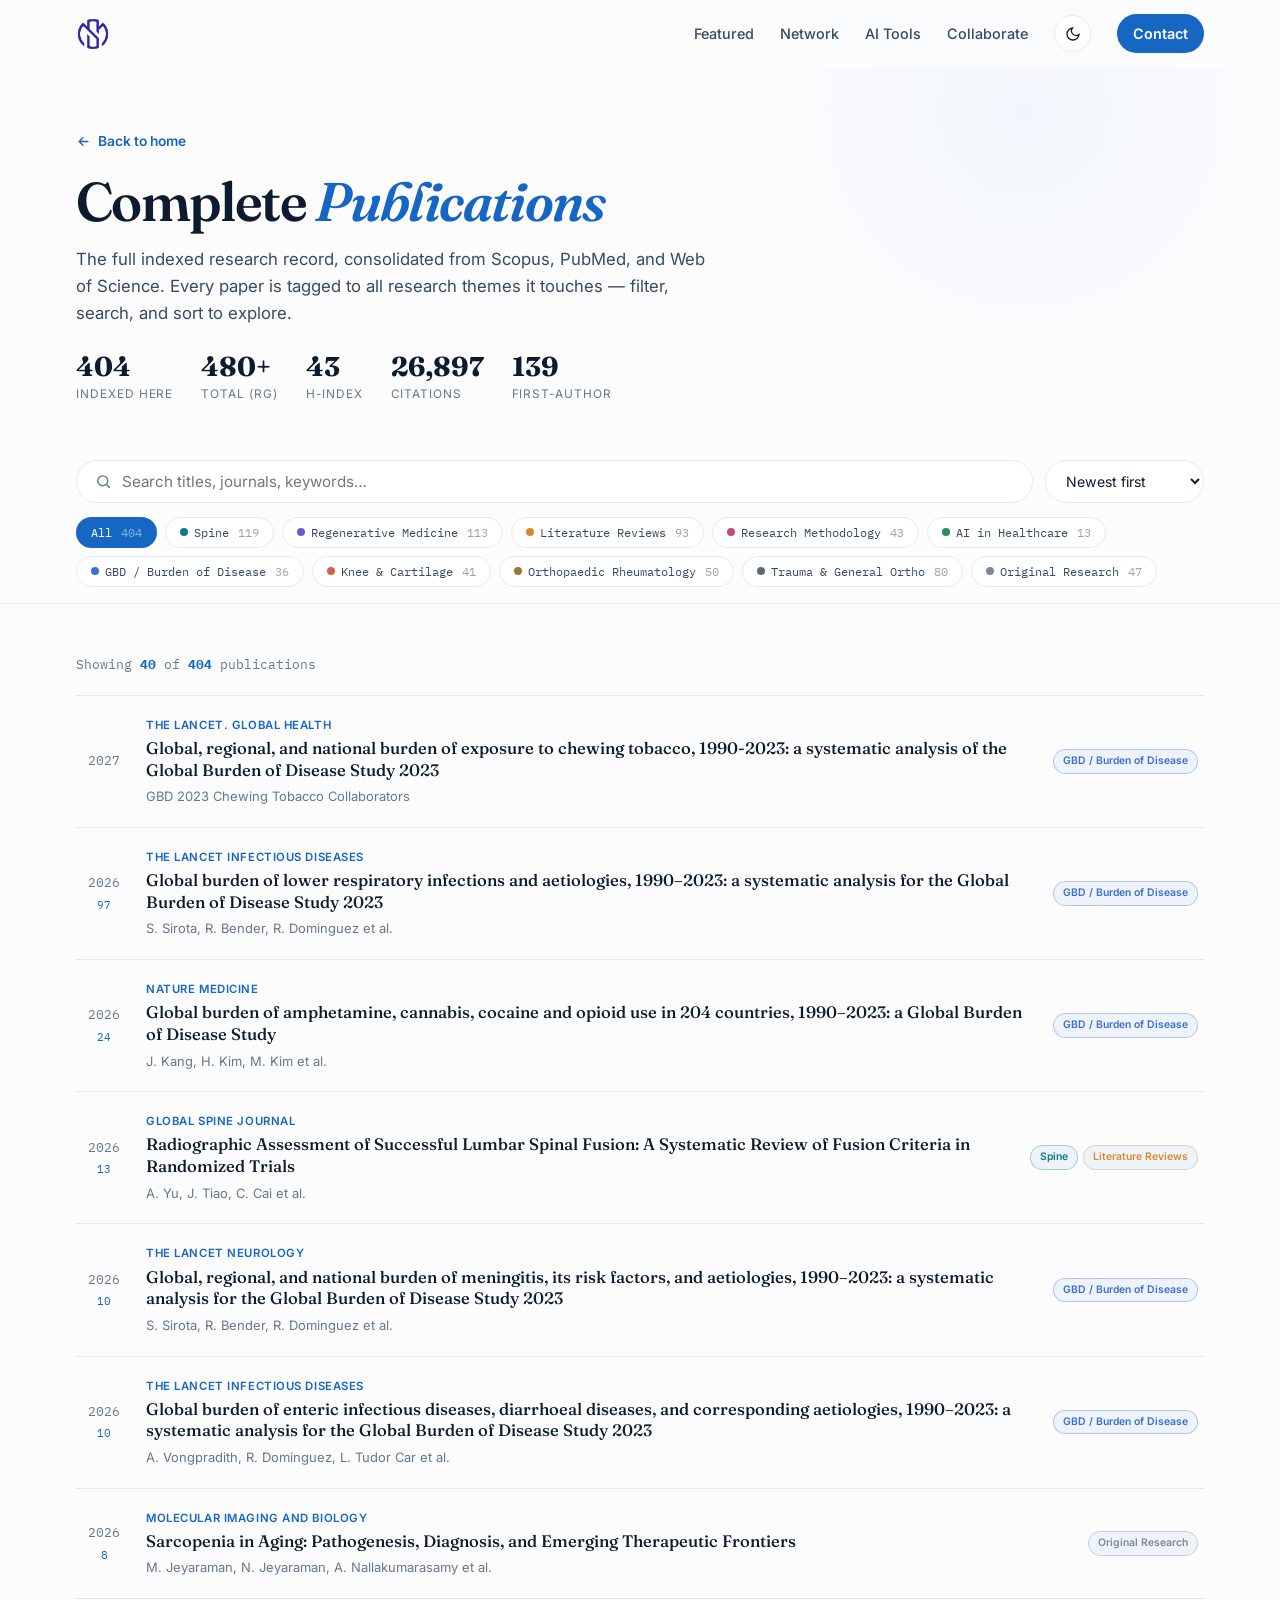
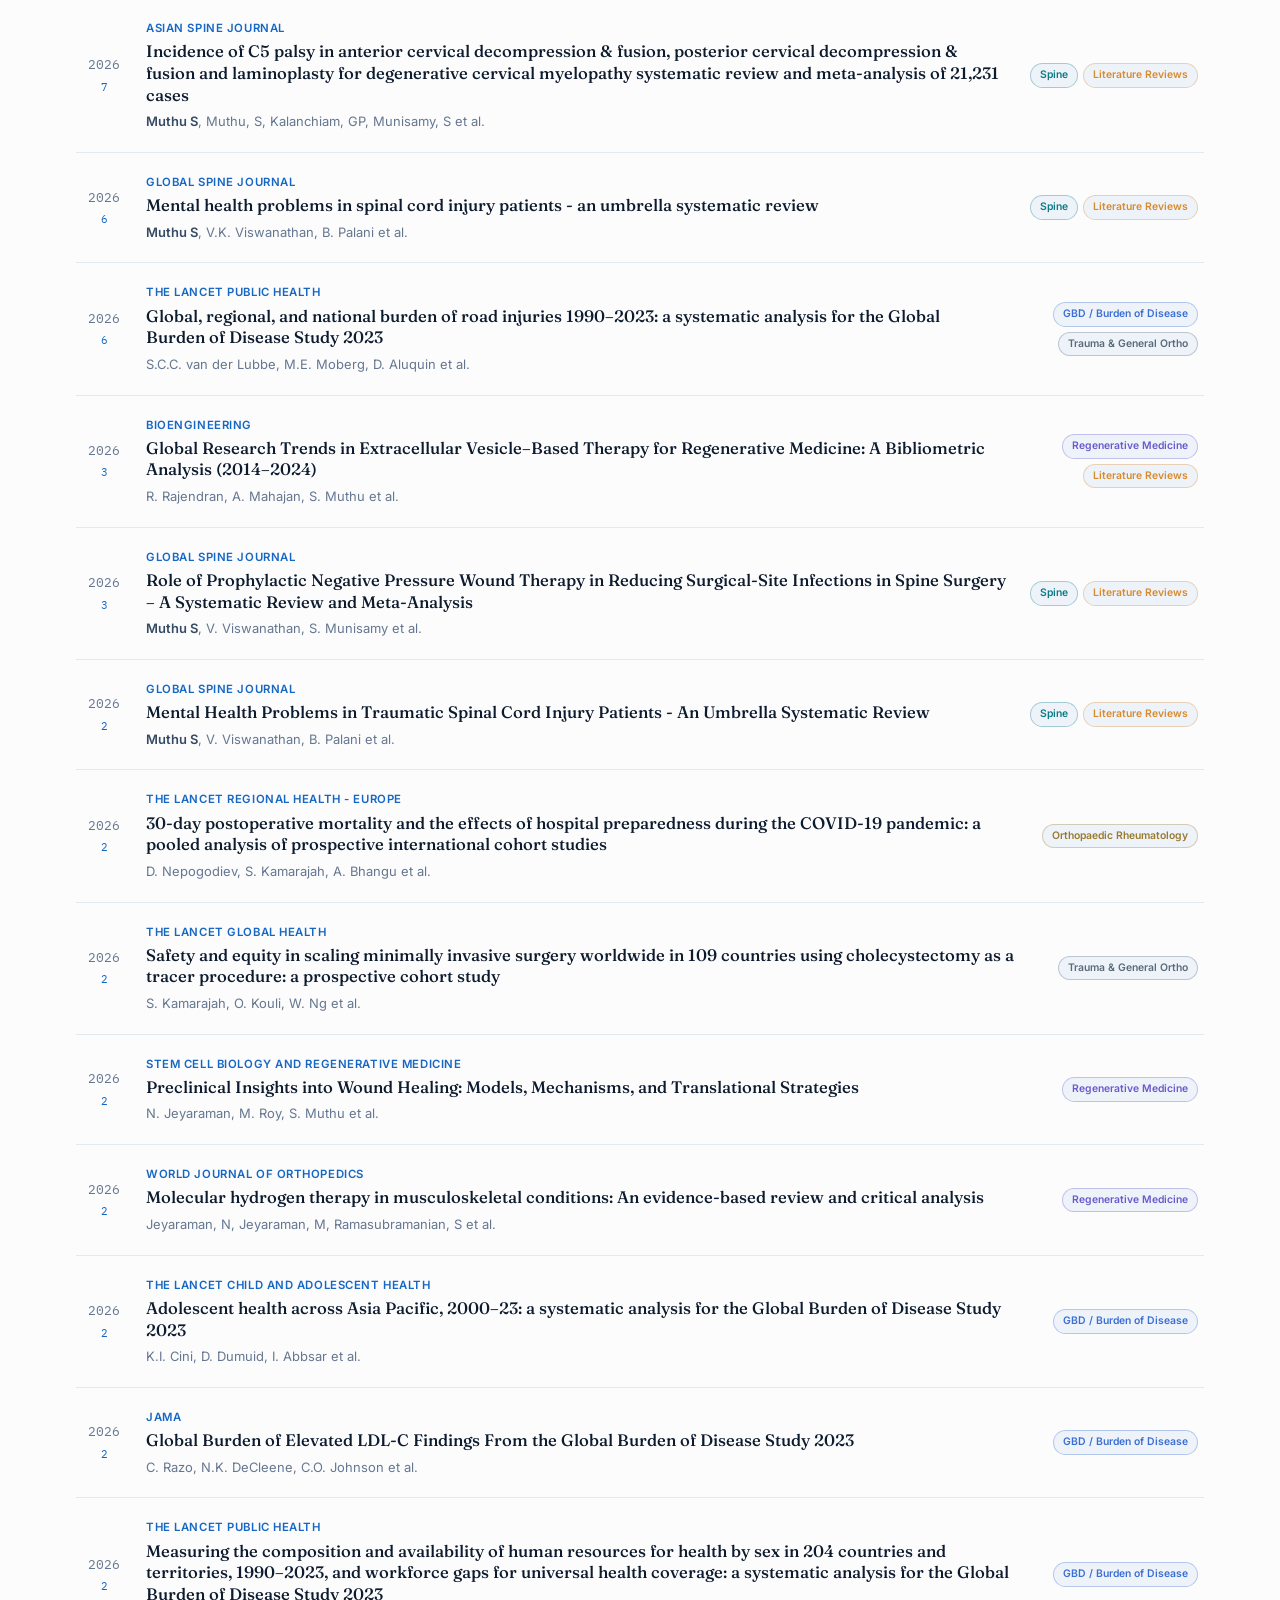
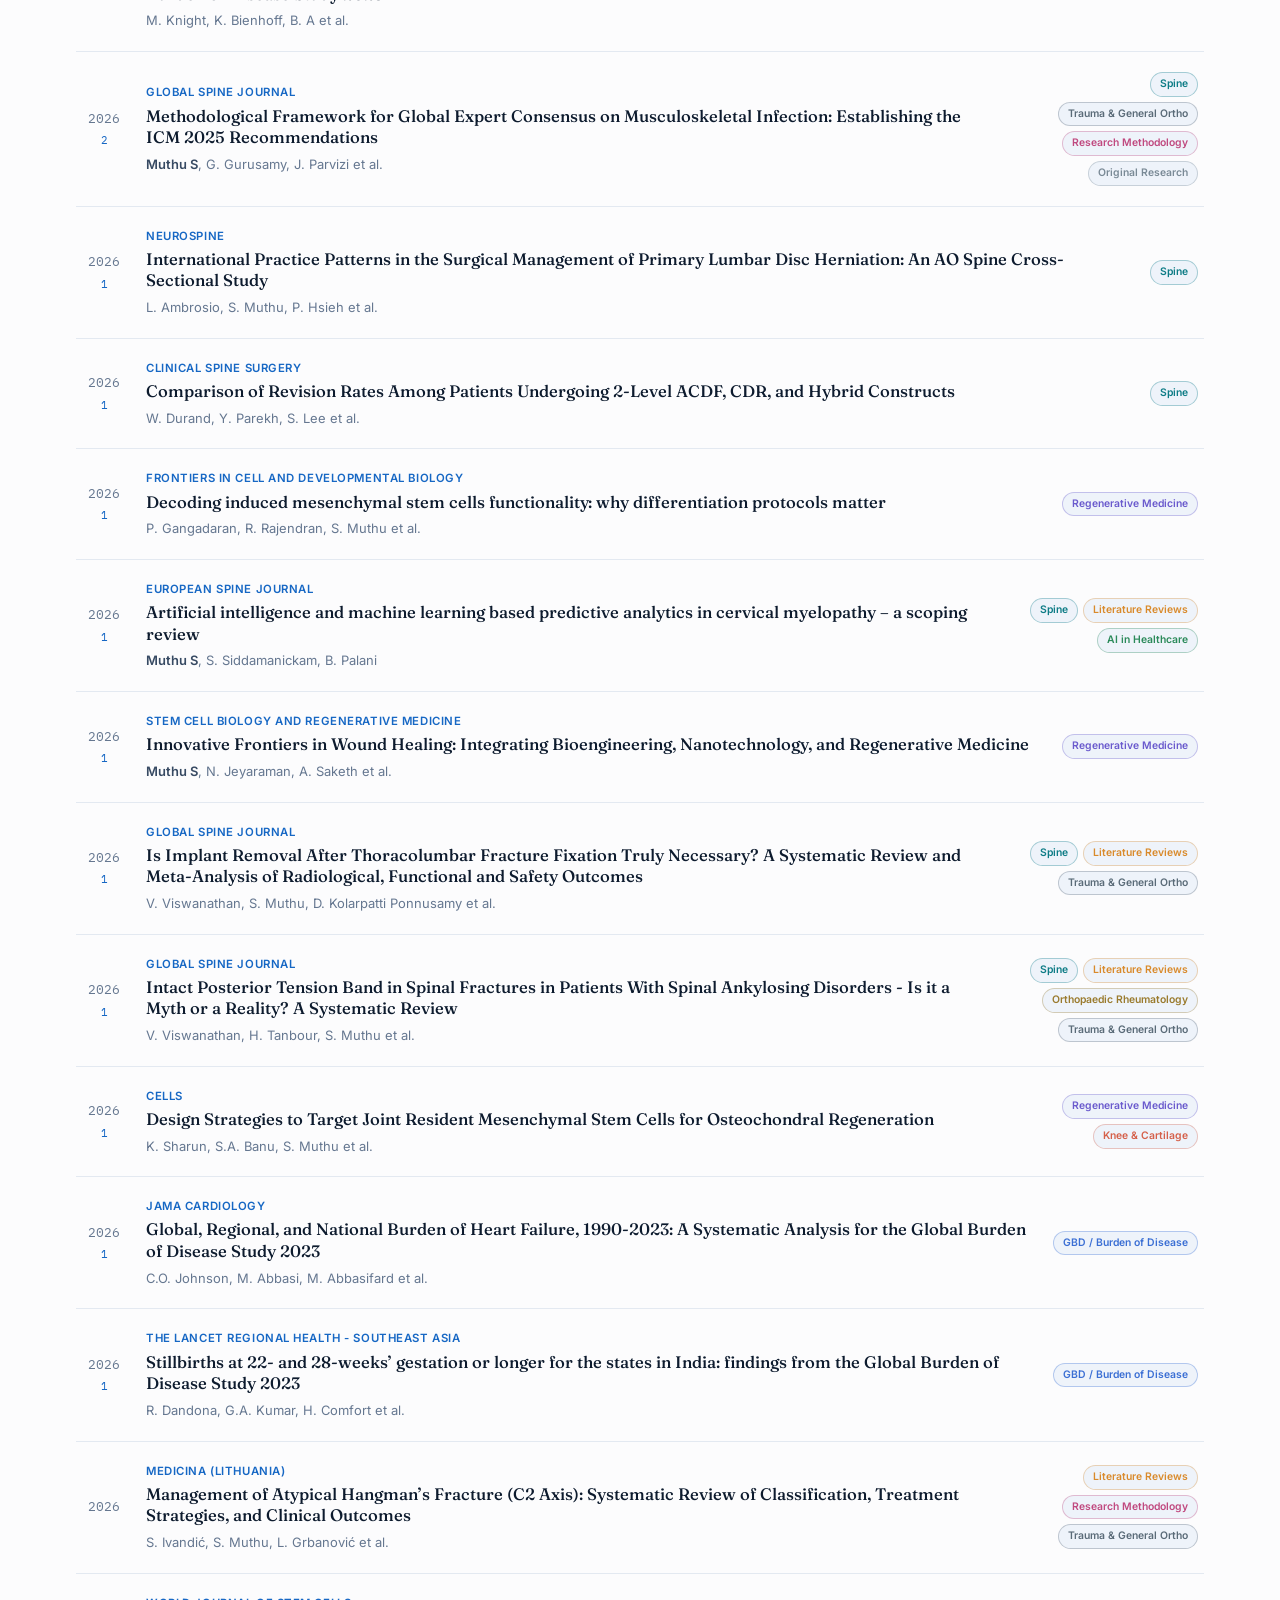
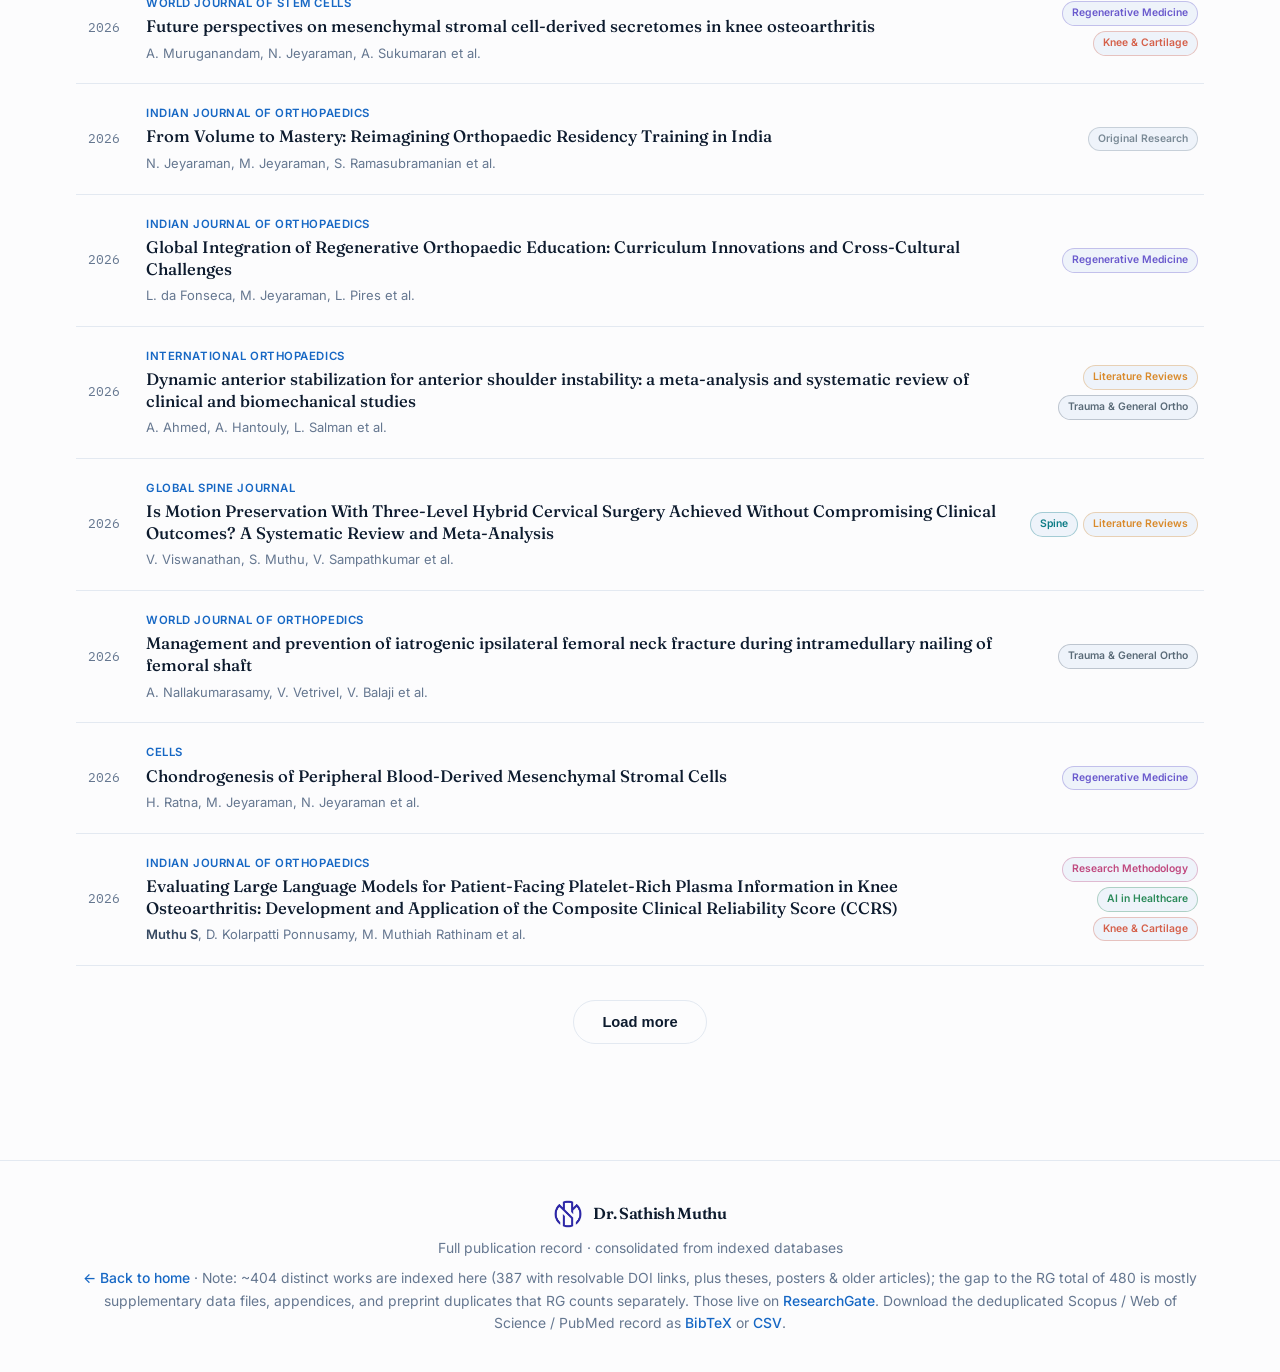
==== commit 0806afdd: "Update publications from Nov 2026 Scopus/WoS/PubMed exports - Add 31 new indexed works (mostly 2026)" ====
--- a/research.html
+++ b/research.html
@@ -4,7 +4,7 @@
 <meta charset="UTF-8">
 <meta name="viewport" content="width=device-width, initial-scale=1.0">
 <title>Publications | Dr. Sathish Muthu</title>
-<meta name="description" content="Complete indexed publication record of Dr. Sathish Muthu — 374 indexed works across spine, regenerative medicine, literature reviews, AI, and global health. Filter by theme, search, and sort.">
+<meta name="description" content="Complete indexed publication record of Dr. Sathish Muthu — 404 indexed works across spine, regenerative medicine, literature reviews, AI, and global health. Filter by theme, search, and sort.">
 <link rel="preconnect" href="https://fonts.googleapis.com">
 <link rel="preconnect" href="https://fonts.gstatic.com" crossorigin>
 <link href="https://fonts.googleapis.com/css2?family=Fraunces:opsz,wght@9..144,400;9..144,500;9..144,600;9..144,700&family=Inter:wght@400;500;600;700&family=IBM+Plex+Mono:wght@400;500&display=swap" rel="stylesheet">
@@ -82,11 +82,11 @@
     <h1 class="rtitle">Complete <span class="sn">Publications</span></h1>
     <p class="rlede">The full indexed research record, consolidated from Scopus, PubMed, and Web of Science. Every paper is tagged to all research themes it touches — filter, search, and sort to explore.</p>
     <div class="rstats">
-      <div class="rstat"><div class="n" id="stTotal">374</div><div class="l">Indexed here</div></div>
+      <div class="rstat"><div class="n" id="stTotal">404</div><div class="l">Indexed here</div></div>
       <div class="rstat"><div class="n">480+</div><div class="l">Total (RG)</div></div>
       <div class="rstat"><div class="n">43</div><div class="l">h-index</div></div>
       <div class="rstat"><div class="n">26,897</div><div class="l">Citations</div></div>
-      <div class="rstat"><div class="n" id="stFirst">130</div><div class="l">First-author</div></div>
+      <div class="rstat"><div class="n" id="stFirst">139</div><div class="l">First-author</div></div>
     </div>
   </div>
 </header>
@@ -120,7 +120,7 @@
   <div class="wrap">
     <div class="brand"><img src="public/logo.png" class="logo-mark" alt=""> Dr. Sathish Muthu</div>
     <div>Full publication record · consolidated from indexed databases</div>
-    <div style="margin-top:8px"><a href="index.html">← Back to home</a> · Note: ~374 distinct works are indexed here (358 with resolvable DOI links, plus theses, posters & older articles); the gap to the RG total of 480 is mostly supplementary data files, appendices, and preprint duplicates that RG counts separately. Those live on <a href="https://www.researchgate.net/profile/Sathish-Muthu" target="_blank" rel="noopener">ResearchGate</a>.</div>
+    <div style="margin-top:8px"><a href="index.html">← Back to home</a> · Note: ~404 distinct works are indexed here (387 with resolvable DOI links, plus theses, posters & older articles); the gap to the RG total of 480 is mostly supplementary data files, appendices, and preprint duplicates that RG counts separately. Those live on <a href="https://www.researchgate.net/profile/Sathish-Muthu" target="_blank" rel="noopener">ResearchGate</a>. Download the deduplicated Scopus / Web of Science / PubMed record as <a href="publications/sathish_muthu_publications.bib">BibTeX</a> or <a href="publications/sathish_muthu_publications.csv">CSV</a>.</div>
   </div>
 </footer>
 
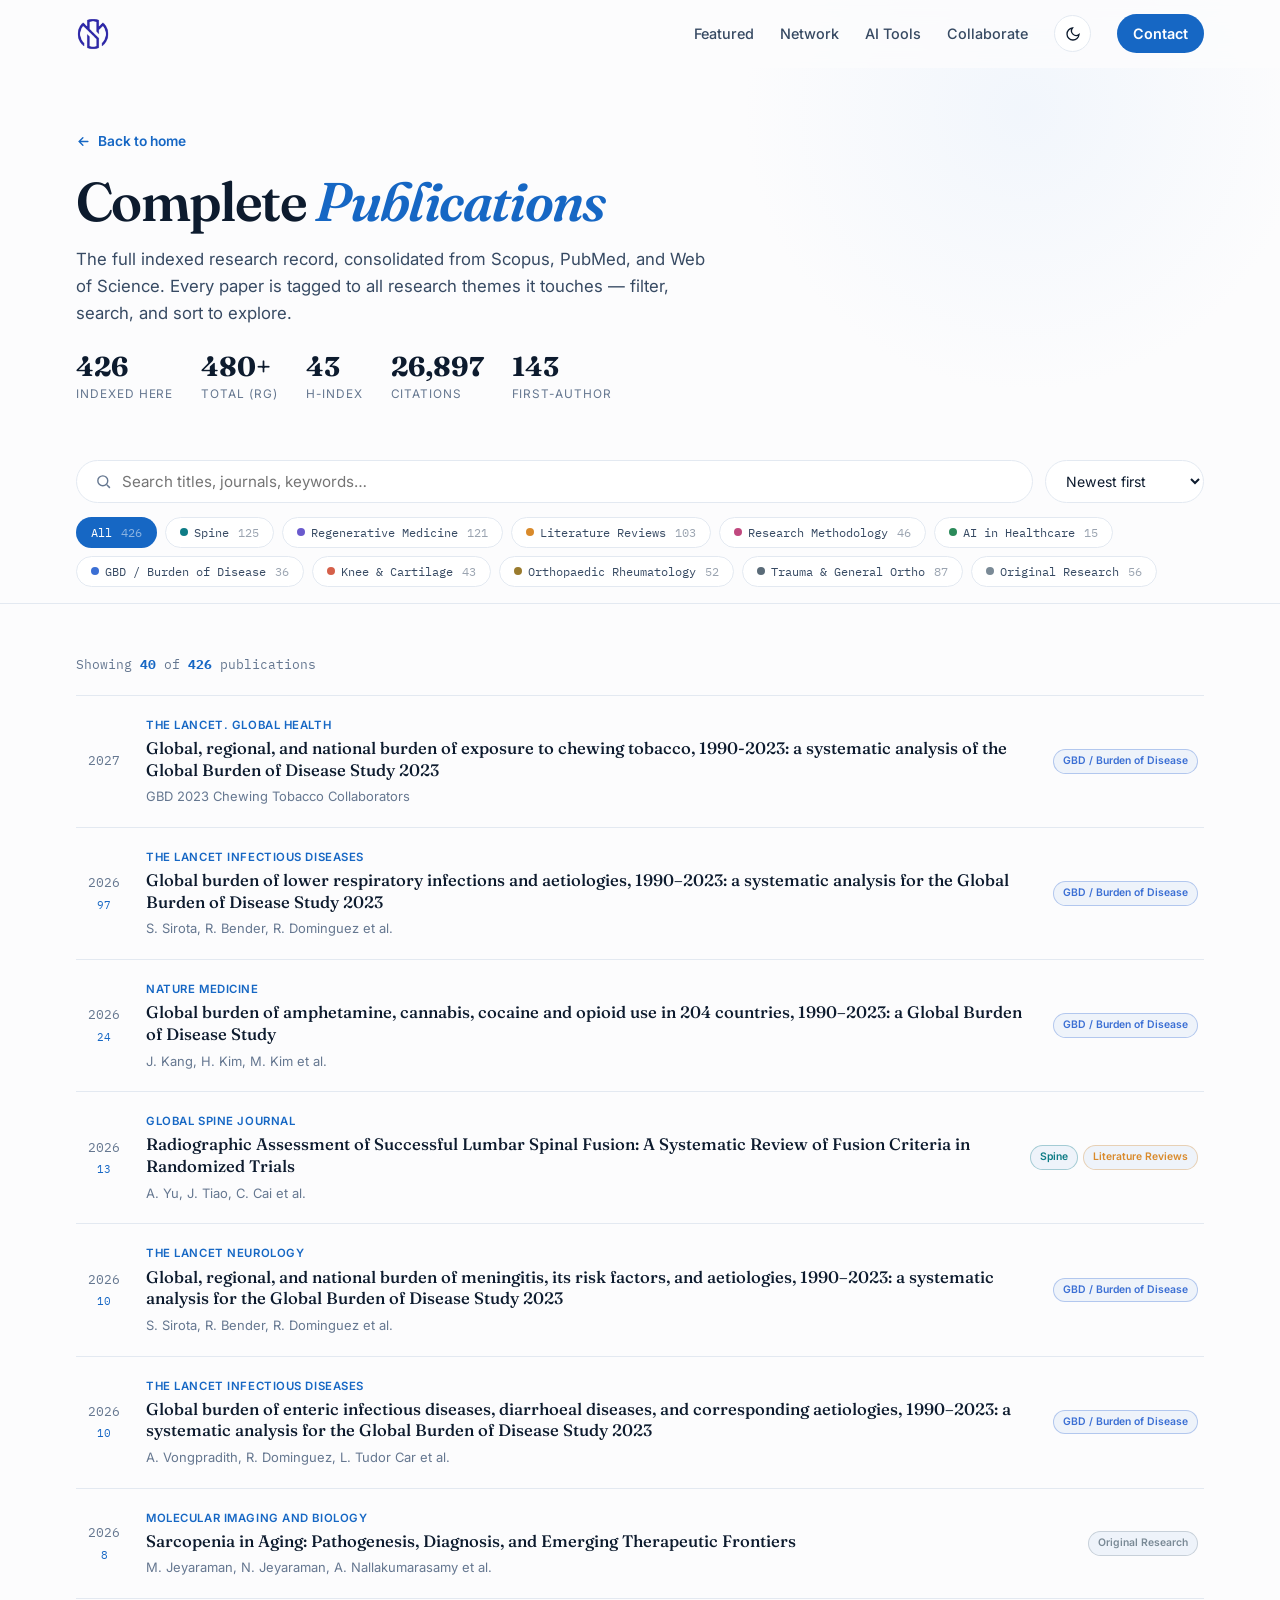
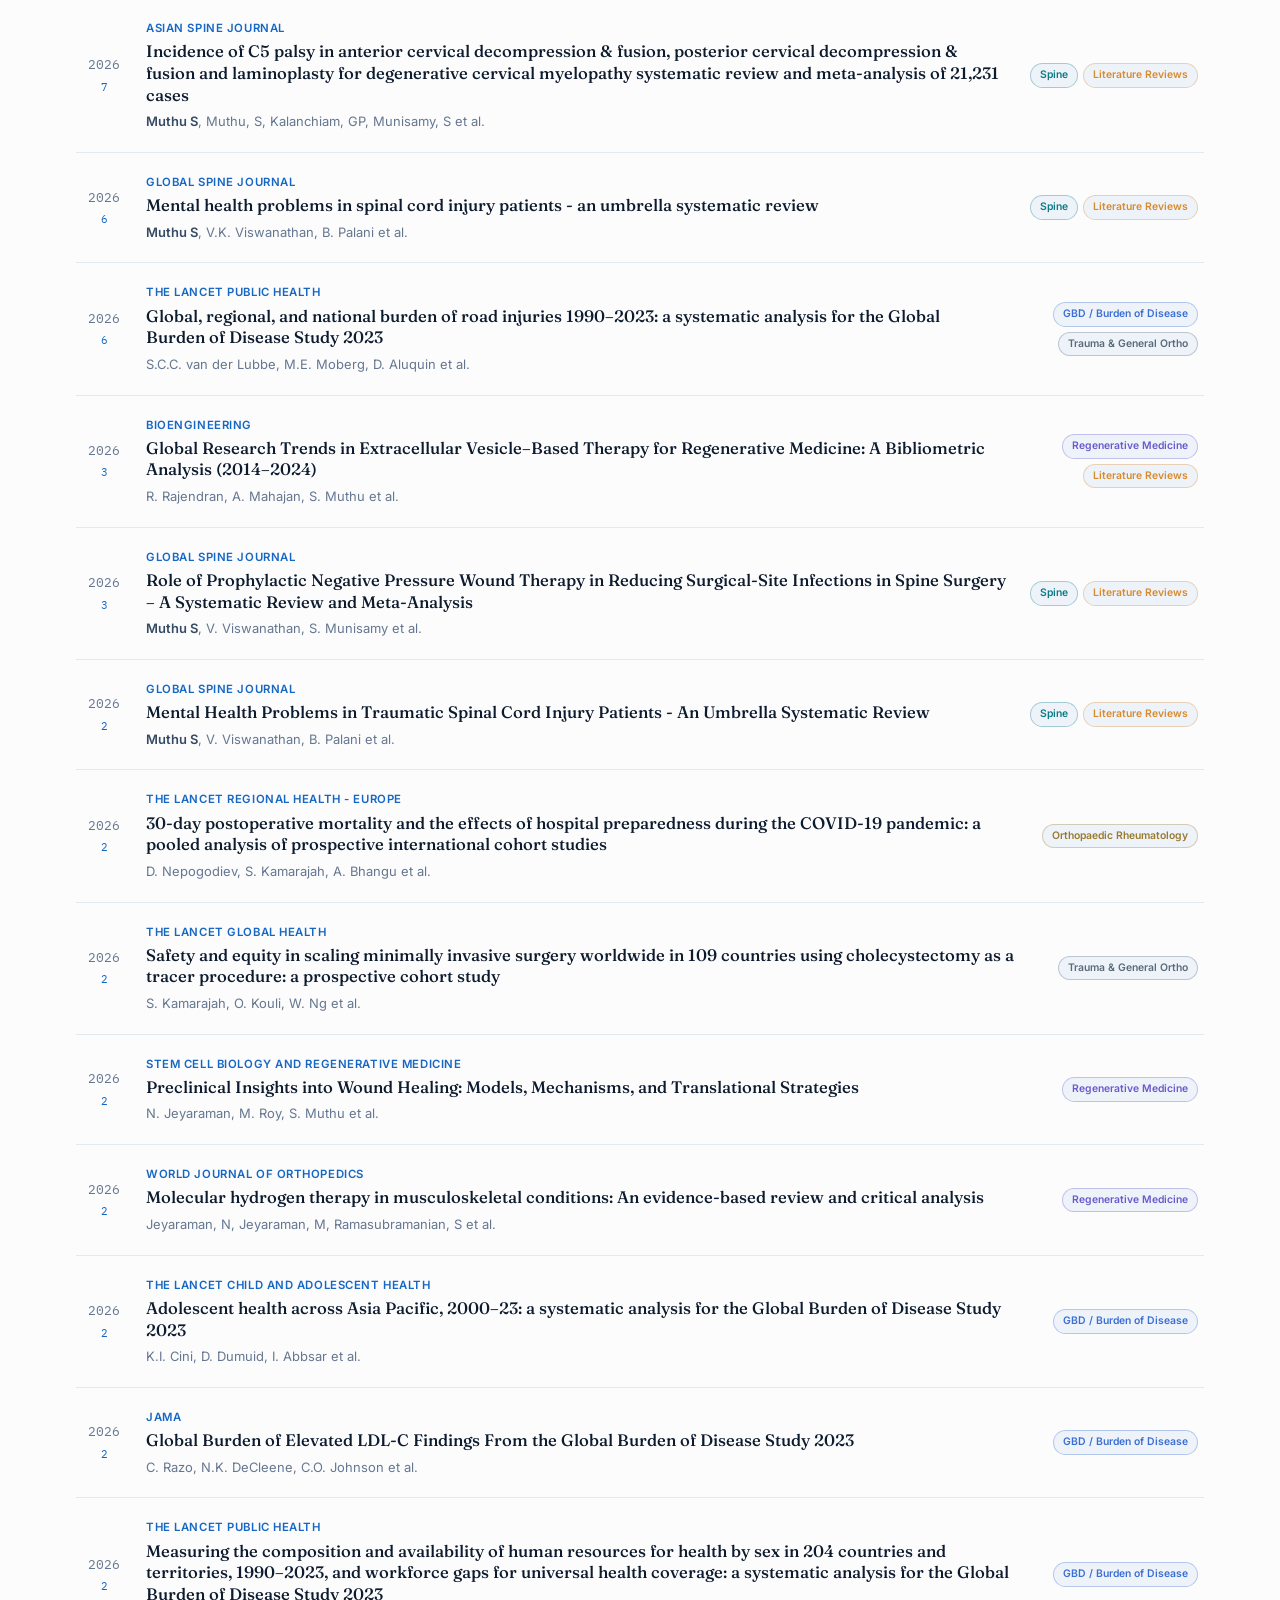
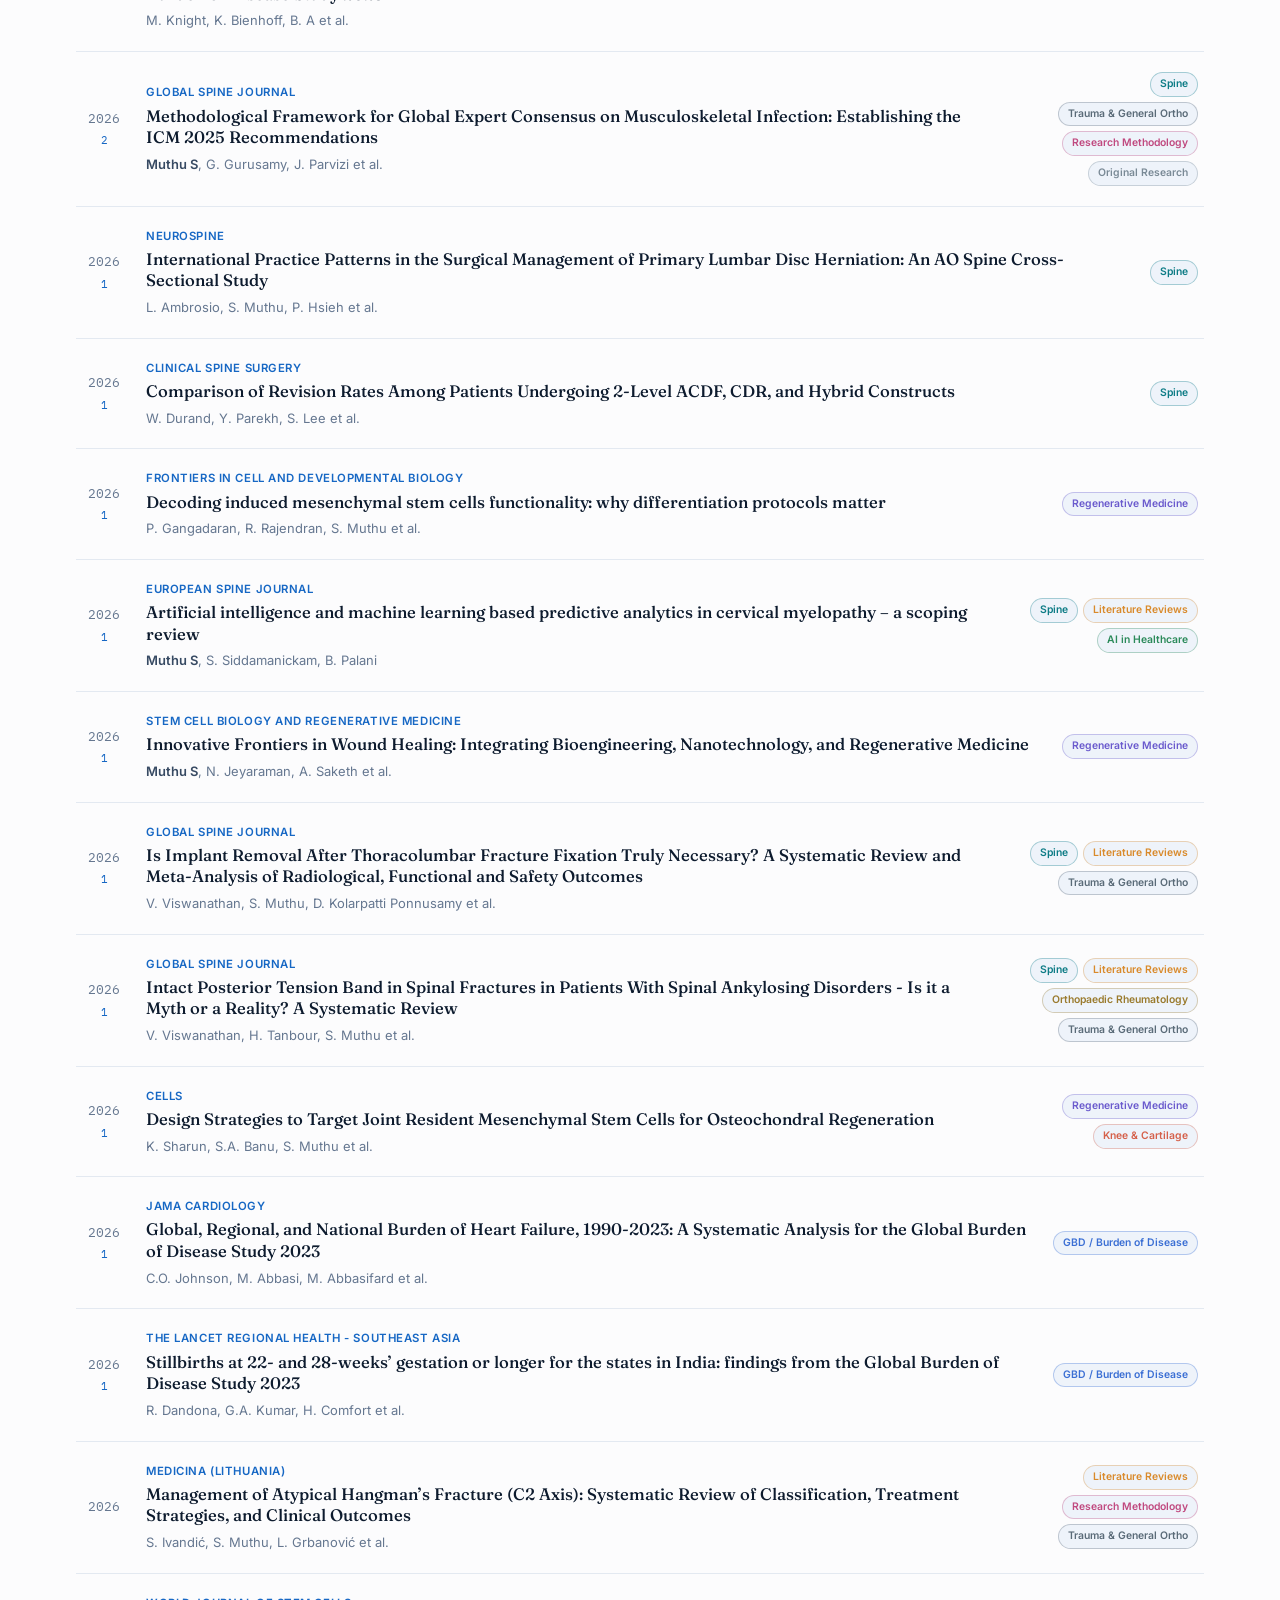
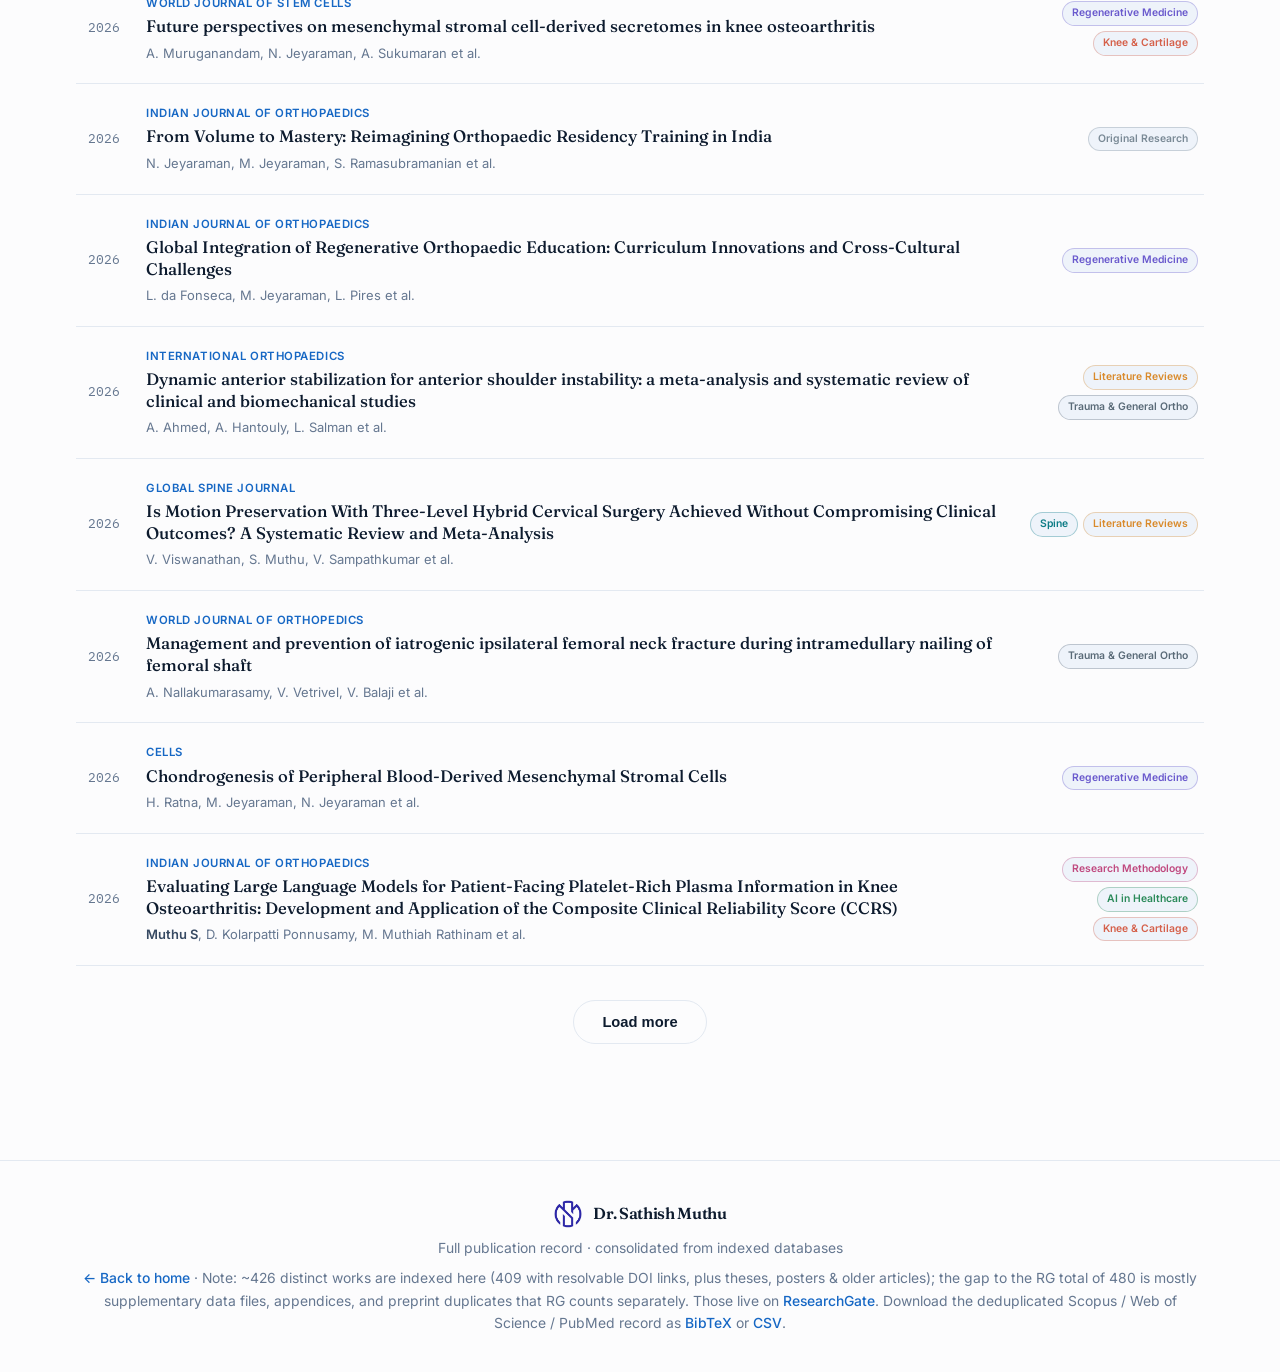
==== commit 92ba0ed7: "Add Research Spotlight; fold 22 missing works into site; refresh Google Scholar metrics (h 46, 35,67" ====
--- a/research.html
+++ b/research.html
@@ -4,7 +4,7 @@
 <meta charset="UTF-8">
 <meta name="viewport" content="width=device-width, initial-scale=1.0">
 <title>Publications | Dr. Sathish Muthu</title>
-<meta name="description" content="Complete indexed publication record of Dr. Sathish Muthu — 404 indexed works across spine, regenerative medicine, literature reviews, AI, and global health. Filter by theme, search, and sort.">
+<meta name="description" content="Complete indexed publication record of Dr. Sathish Muthu — 426 indexed works across spine, regenerative medicine, literature reviews, AI, and global health. Filter by theme, search, and sort.">
 <link rel="preconnect" href="https://fonts.googleapis.com">
 <link rel="preconnect" href="https://fonts.gstatic.com" crossorigin>
 <link href="https://fonts.googleapis.com/css2?family=Fraunces:opsz,wght@9..144,400;9..144,500;9..144,600;9..144,700&family=Inter:wght@400;500;600;700&family=IBM+Plex+Mono:wght@400;500&display=swap" rel="stylesheet">
@@ -82,11 +82,11 @@
     <h1 class="rtitle">Complete <span class="sn">Publications</span></h1>
     <p class="rlede">The full indexed research record, consolidated from Scopus, PubMed, and Web of Science. Every paper is tagged to all research themes it touches — filter, search, and sort to explore.</p>
     <div class="rstats">
-      <div class="rstat"><div class="n" id="stTotal">404</div><div class="l">Indexed here</div></div>
+      <div class="rstat"><div class="n" id="stTotal">426</div><div class="l">Indexed here</div></div>
       <div class="rstat"><div class="n">480+</div><div class="l">Total (RG)</div></div>
       <div class="rstat"><div class="n">43</div><div class="l">h-index</div></div>
       <div class="rstat"><div class="n">26,897</div><div class="l">Citations</div></div>
-      <div class="rstat"><div class="n" id="stFirst">139</div><div class="l">First-author</div></div>
+      <div class="rstat"><div class="n" id="stFirst">143</div><div class="l">First-author</div></div>
     </div>
   </div>
 </header>
@@ -120,7 +120,7 @@
   <div class="wrap">
     <div class="brand"><img src="public/logo.png" class="logo-mark" alt=""> Dr. Sathish Muthu</div>
     <div>Full publication record · consolidated from indexed databases</div>
-    <div style="margin-top:8px"><a href="index.html">← Back to home</a> · Note: ~404 distinct works are indexed here (387 with resolvable DOI links, plus theses, posters & older articles); the gap to the RG total of 480 is mostly supplementary data files, appendices, and preprint duplicates that RG counts separately. Those live on <a href="https://www.researchgate.net/profile/Sathish-Muthu" target="_blank" rel="noopener">ResearchGate</a>. Download the deduplicated Scopus / Web of Science / PubMed record as <a href="publications/sathish_muthu_publications.bib">BibTeX</a> or <a href="publications/sathish_muthu_publications.csv">CSV</a>.</div>
+    <div style="margin-top:8px"><a href="index.html">← Back to home</a> · Note: ~426 distinct works are indexed here (409 with resolvable DOI links, plus theses, posters & older articles); the gap to the RG total of 480 is mostly supplementary data files, appendices, and preprint duplicates that RG counts separately. Those live on <a href="https://www.researchgate.net/profile/Sathish-Muthu" target="_blank" rel="noopener">ResearchGate</a>. Download the deduplicated Scopus / Web of Science / PubMed record as <a href="publications/sathish_muthu_publications.bib">BibTeX</a> or <a href="publications/sathish_muthu_publications.csv">CSV</a>.</div>
   </div>
 </footer>
 
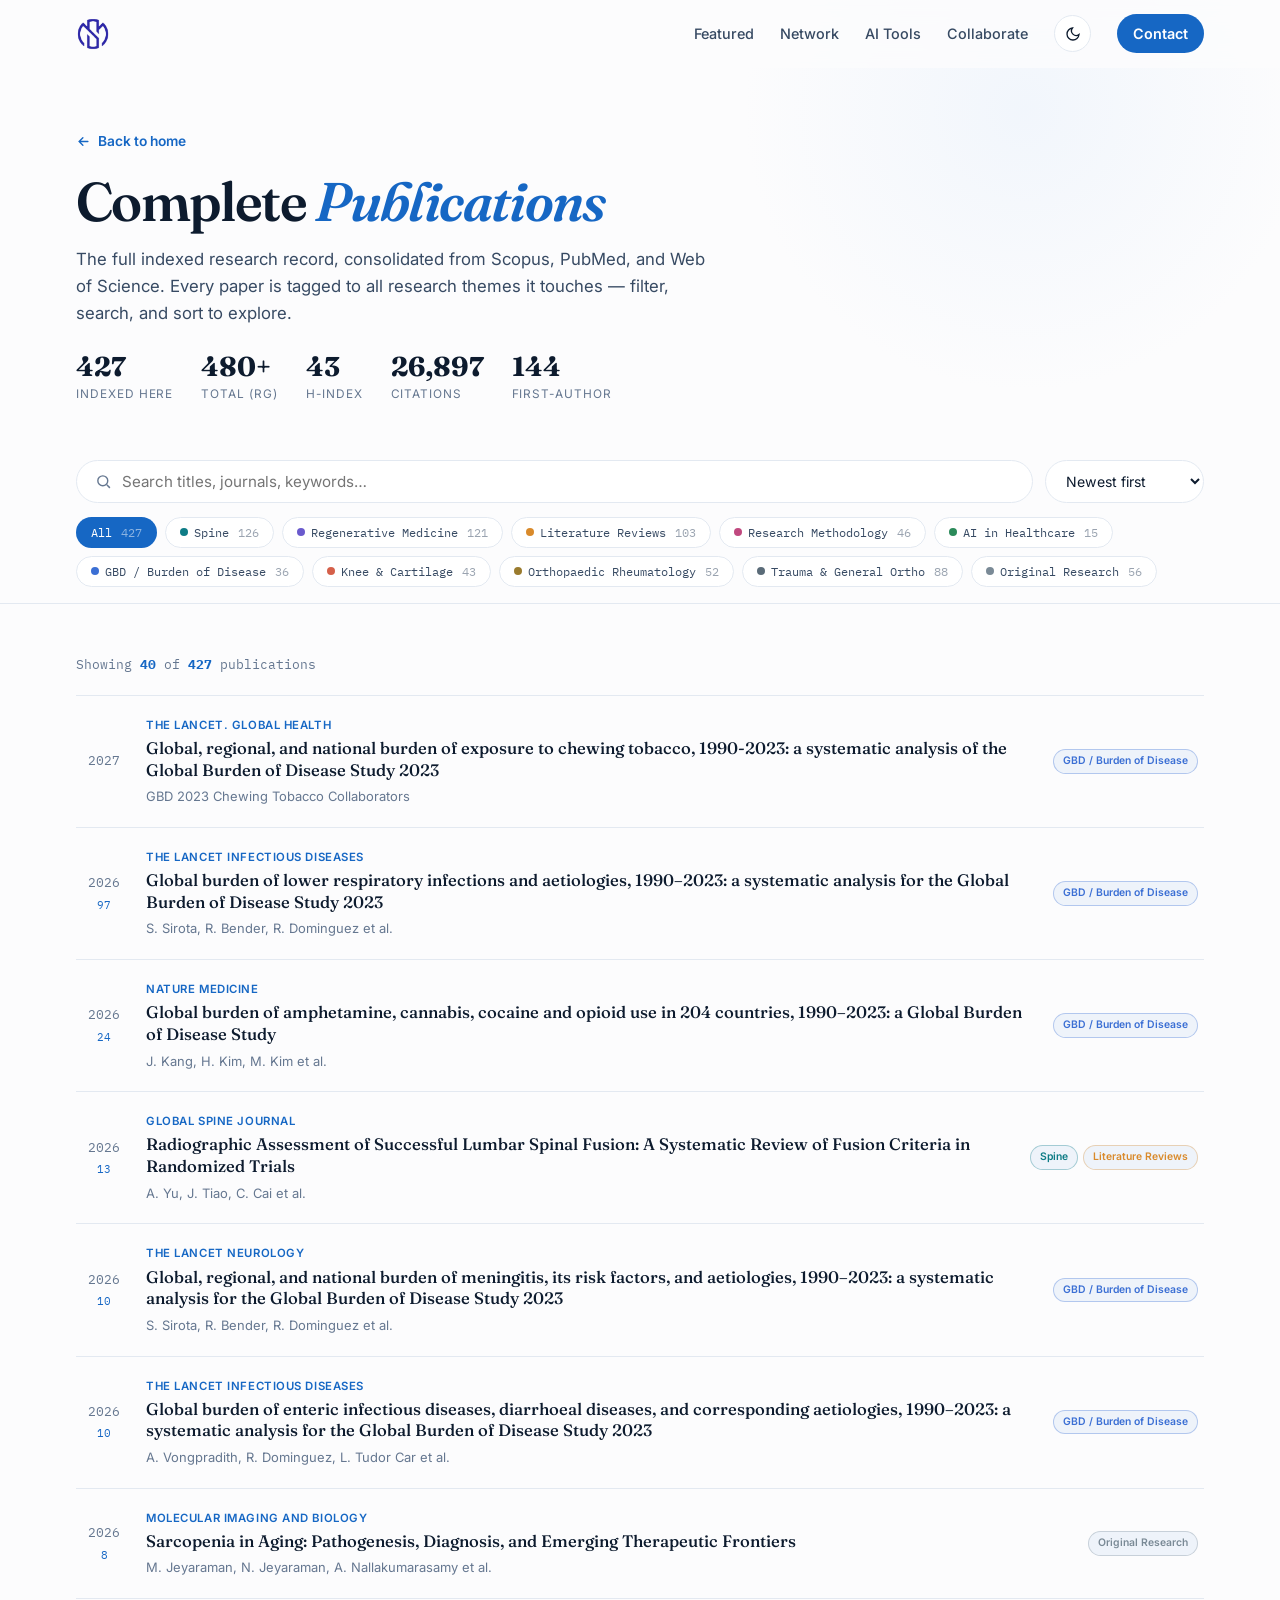
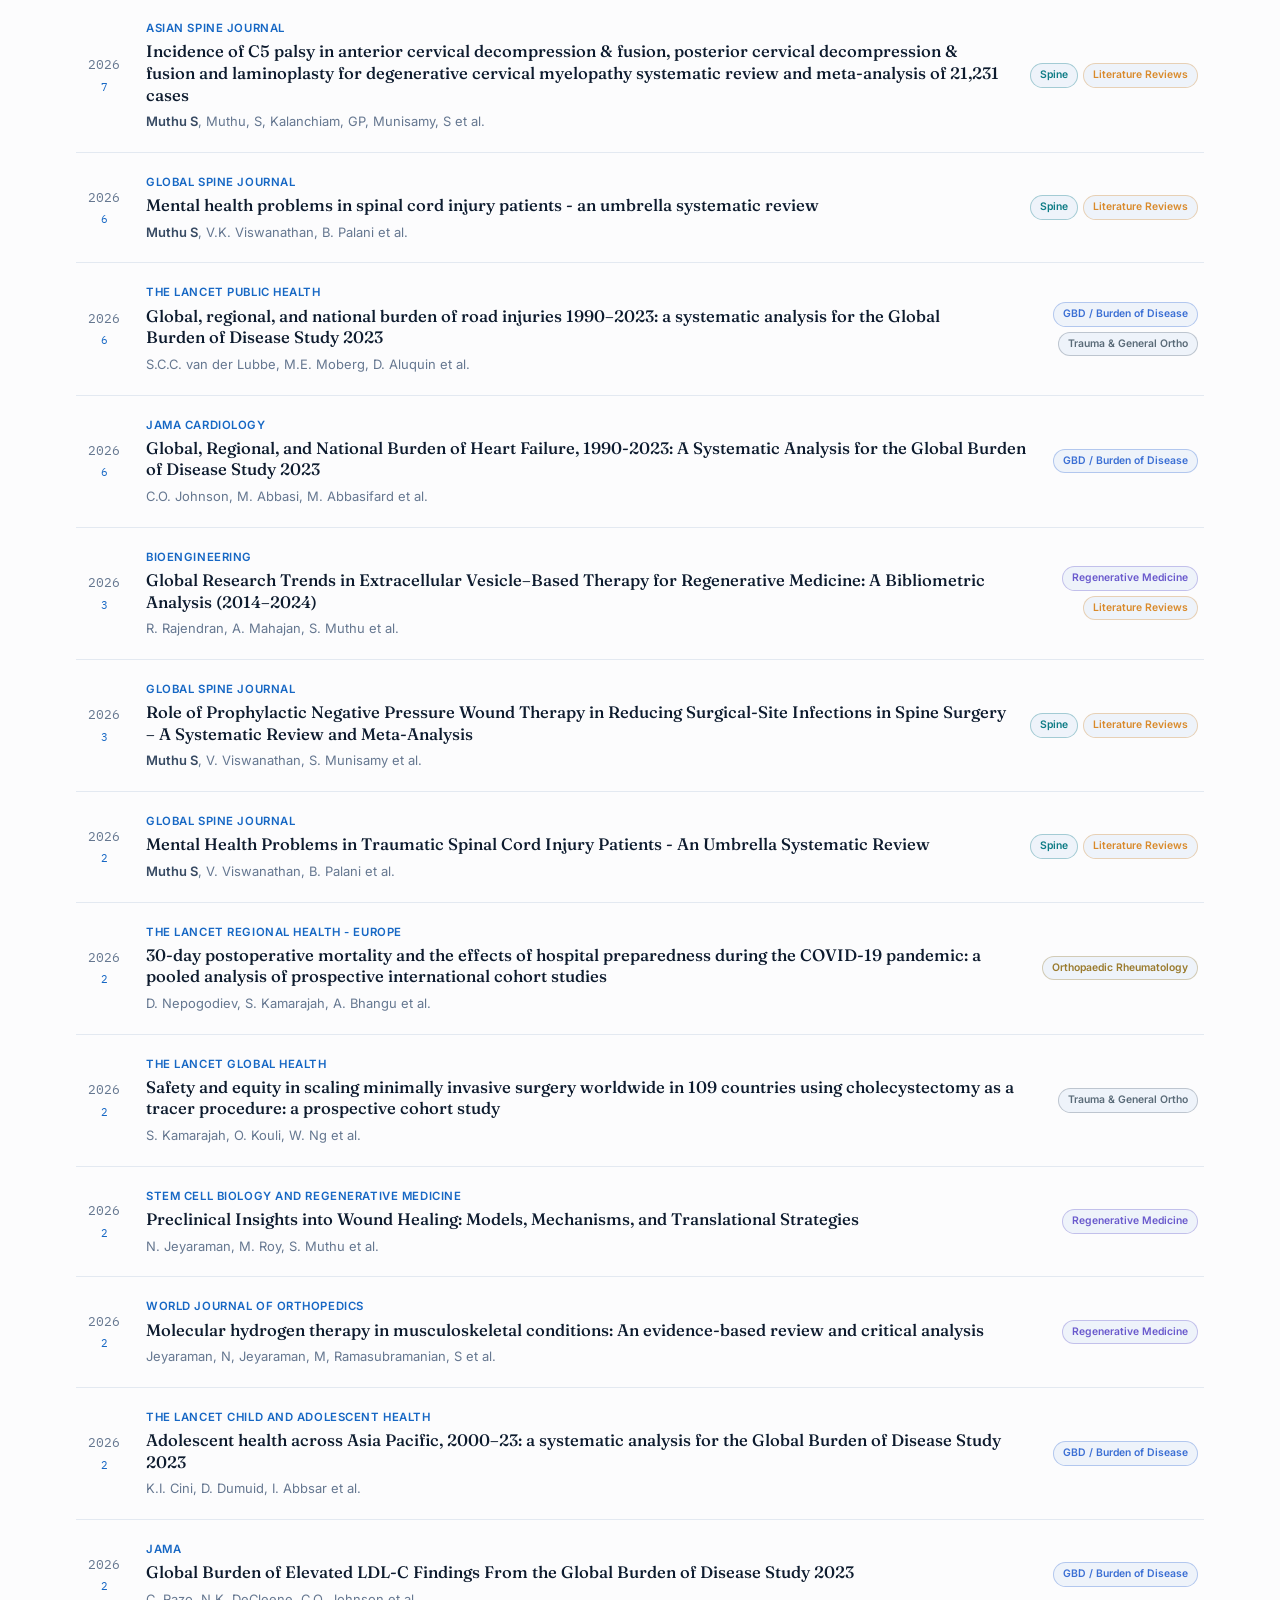
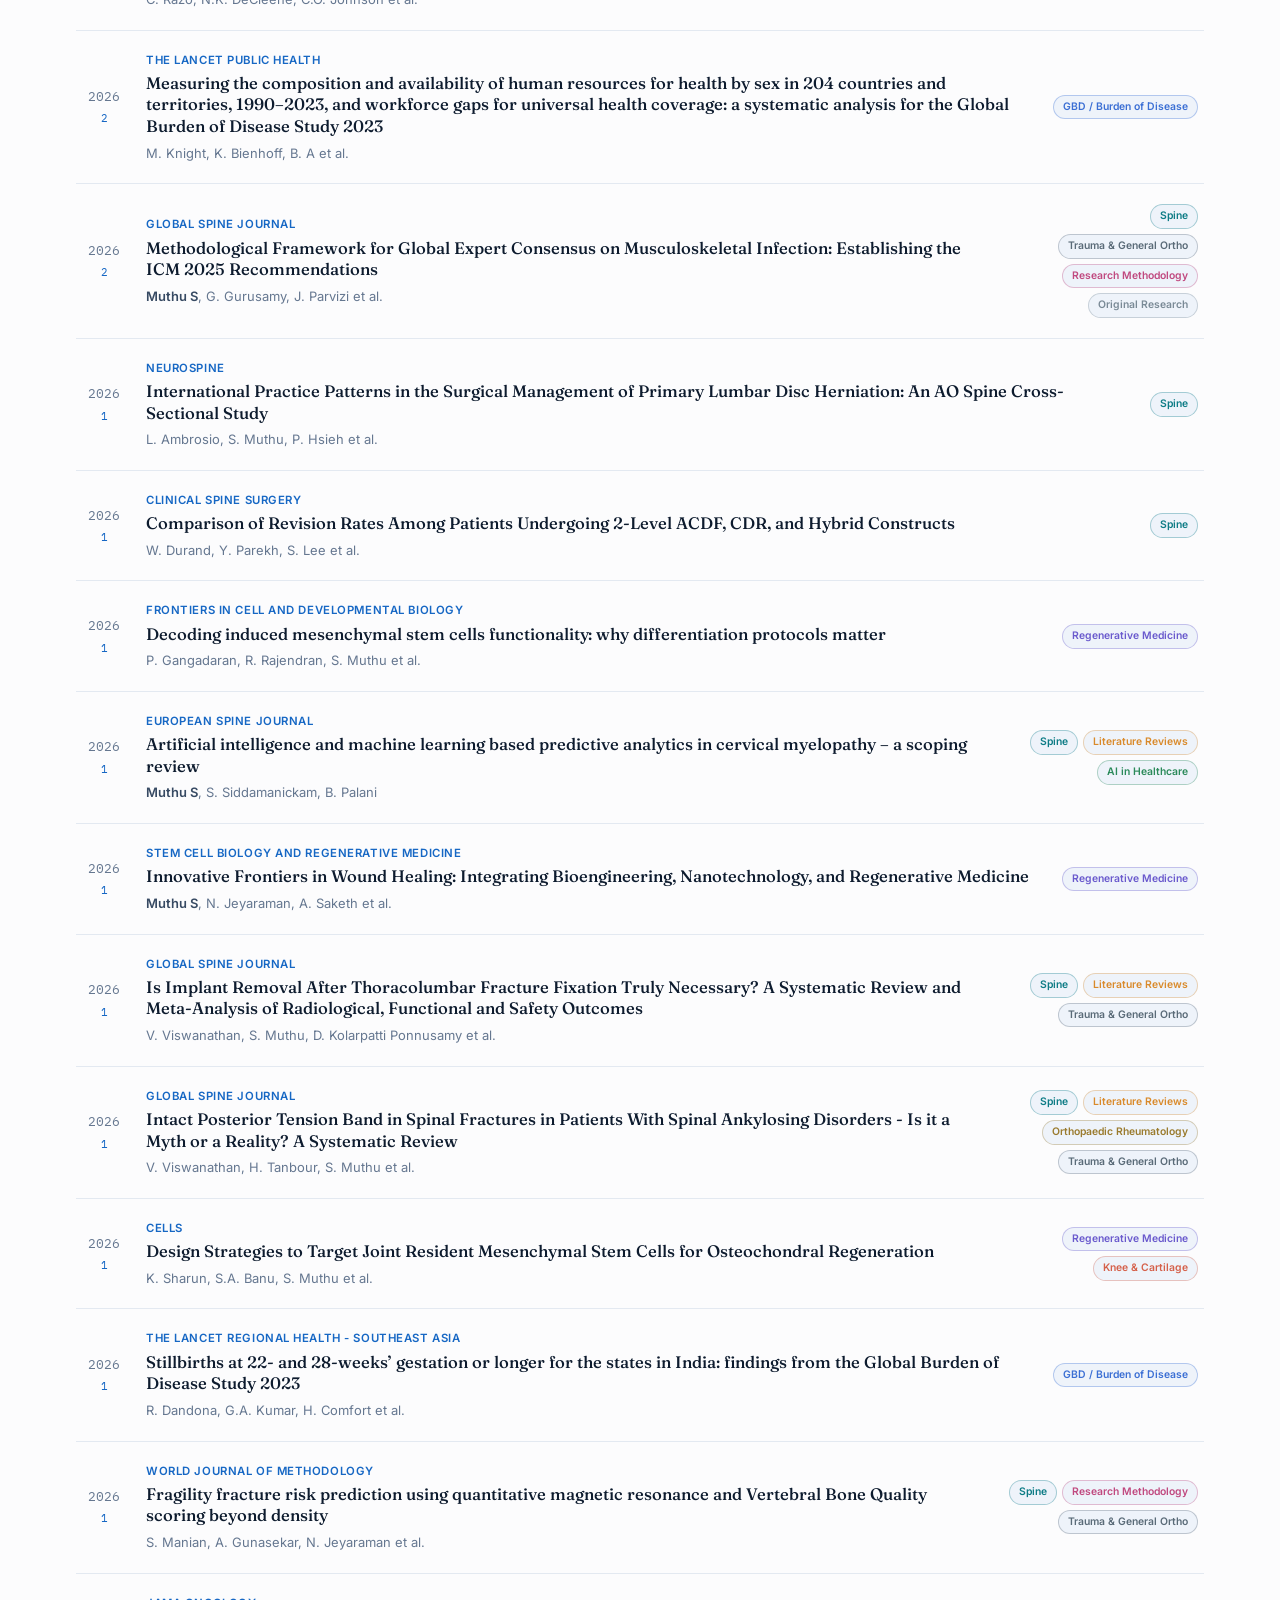
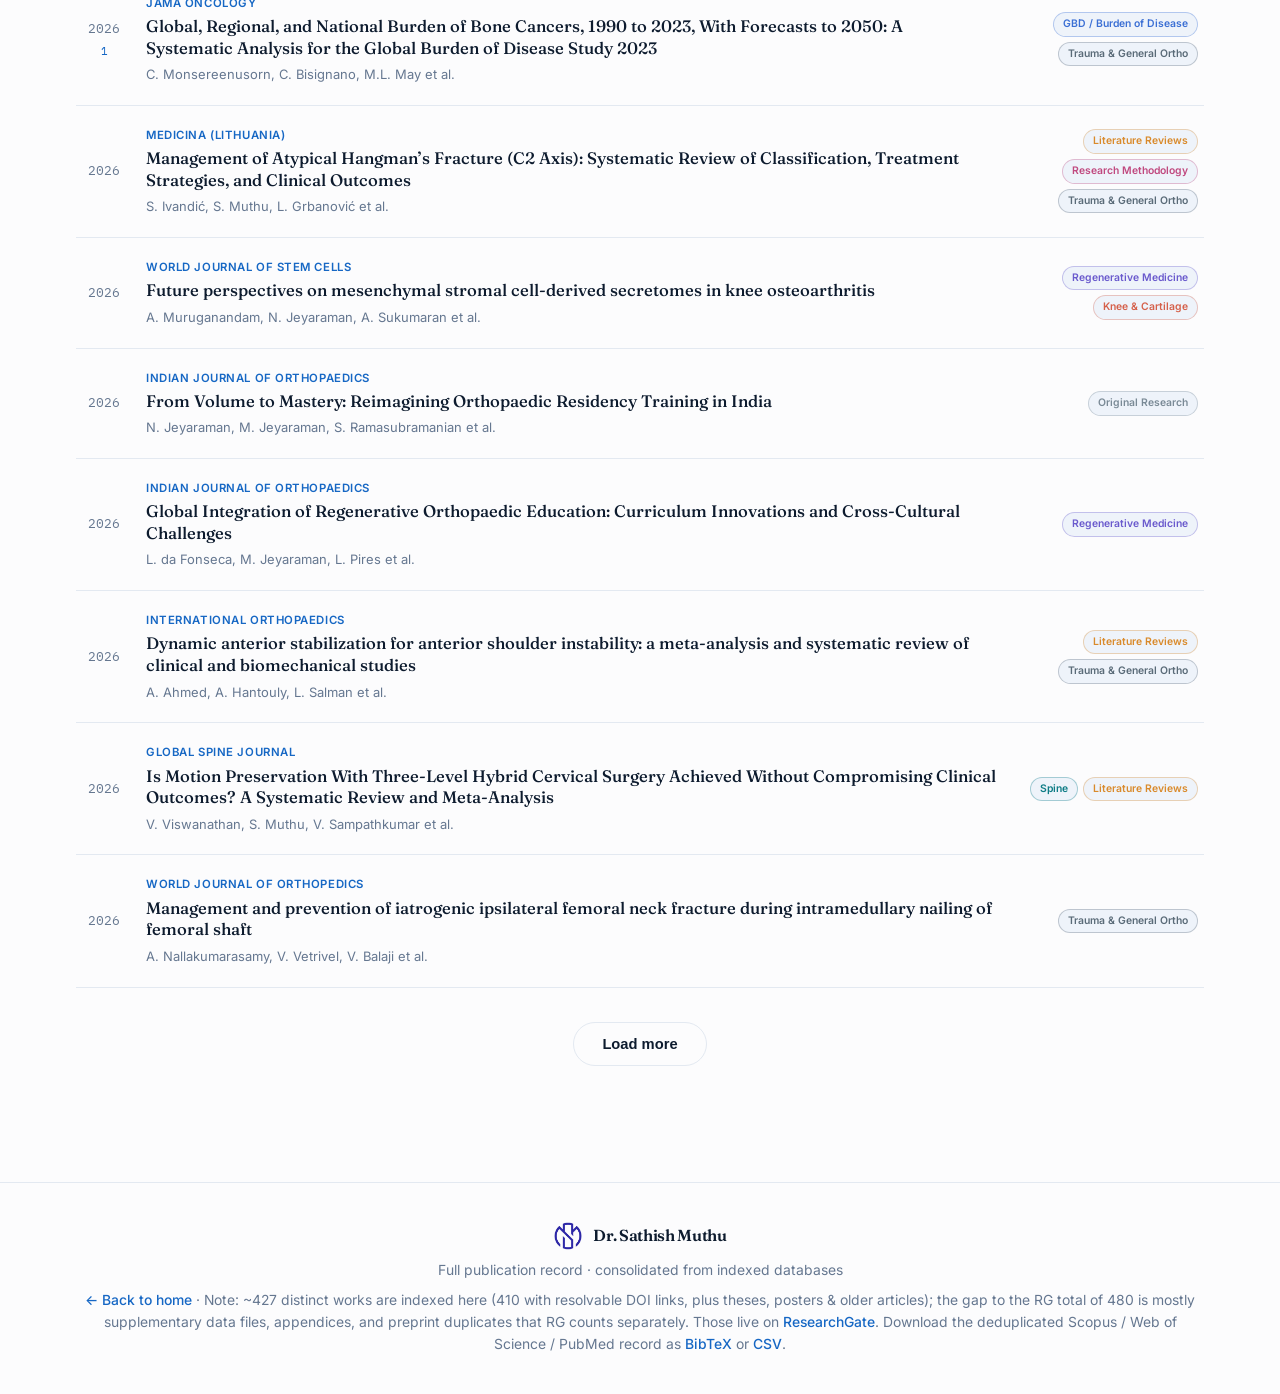
==== commit c55ff468: "Daily refresh: 1 new work, Scholar h 46, citations 35,915 Co-Authored-By: Claude Opus 5.5 <noreply@a" ====
--- a/research.html
+++ b/research.html
@@ -4,7 +4,7 @@
 <meta charset="UTF-8">
 <meta name="viewport" content="width=device-width, initial-scale=1.0">
 <title>Publications | Dr. Sathish Muthu</title>
-<meta name="description" content="Complete indexed publication record of Dr. Sathish Muthu — 426 indexed works across spine, regenerative medicine, literature reviews, AI, and global health. Filter by theme, search, and sort.">
+<meta name="description" content="Complete indexed publication record of Dr. Sathish Muthu — 427 indexed works across spine, regenerative medicine, literature reviews, AI, and global health. Filter by theme, search, and sort.">
 <link rel="preconnect" href="https://fonts.googleapis.com">
 <link rel="preconnect" href="https://fonts.gstatic.com" crossorigin>
 <link href="https://fonts.googleapis.com/css2?family=Fraunces:opsz,wght@9..144,400;9..144,500;9..144,600;9..144,700&family=Inter:wght@400;500;600;700&family=IBM+Plex+Mono:wght@400;500&display=swap" rel="stylesheet">
@@ -82,11 +82,11 @@
     <h1 class="rtitle">Complete <span class="sn">Publications</span></h1>
     <p class="rlede">The full indexed research record, consolidated from Scopus, PubMed, and Web of Science. Every paper is tagged to all research themes it touches — filter, search, and sort to explore.</p>
     <div class="rstats">
-      <div class="rstat"><div class="n" id="stTotal">426</div><div class="l">Indexed here</div></div>
+      <div class="rstat"><div class="n" id="stTotal">427</div><div class="l">Indexed here</div></div>
       <div class="rstat"><div class="n">480+</div><div class="l">Total (RG)</div></div>
       <div class="rstat"><div class="n">43</div><div class="l">h-index</div></div>
       <div class="rstat"><div class="n">26,897</div><div class="l">Citations</div></div>
-      <div class="rstat"><div class="n" id="stFirst">143</div><div class="l">First-author</div></div>
+      <div class="rstat"><div class="n" id="stFirst">144</div><div class="l">First-author</div></div>
     </div>
   </div>
 </header>
@@ -120,7 +120,7 @@
   <div class="wrap">
     <div class="brand"><img src="public/logo.png" class="logo-mark" alt=""> Dr. Sathish Muthu</div>
     <div>Full publication record · consolidated from indexed databases</div>
-    <div style="margin-top:8px"><a href="index.html">← Back to home</a> · Note: ~426 distinct works are indexed here (409 with resolvable DOI links, plus theses, posters & older articles); the gap to the RG total of 480 is mostly supplementary data files, appendices, and preprint duplicates that RG counts separately. Those live on <a href="https://www.researchgate.net/profile/Sathish-Muthu" target="_blank" rel="noopener">ResearchGate</a>. Download the deduplicated Scopus / Web of Science / PubMed record as <a href="publications/sathish_muthu_publications.bib">BibTeX</a> or <a href="publications/sathish_muthu_publications.csv">CSV</a>.</div>
+    <div style="margin-top:8px"><a href="index.html">← Back to home</a> · Note: ~427 distinct works are indexed here (410 with resolvable DOI links, plus theses, posters & older articles); the gap to the RG total of 480 is mostly supplementary data files, appendices, and preprint duplicates that RG counts separately. Those live on <a href="https://www.researchgate.net/profile/Sathish-Muthu" target="_blank" rel="noopener">ResearchGate</a>. Download the deduplicated Scopus / Web of Science / PubMed record as <a href="publications/sathish_muthu_publications.bib">BibTeX</a> or <a href="publications/sathish_muthu_publications.csv">CSV</a>.</div>
   </div>
 </footer>
 
